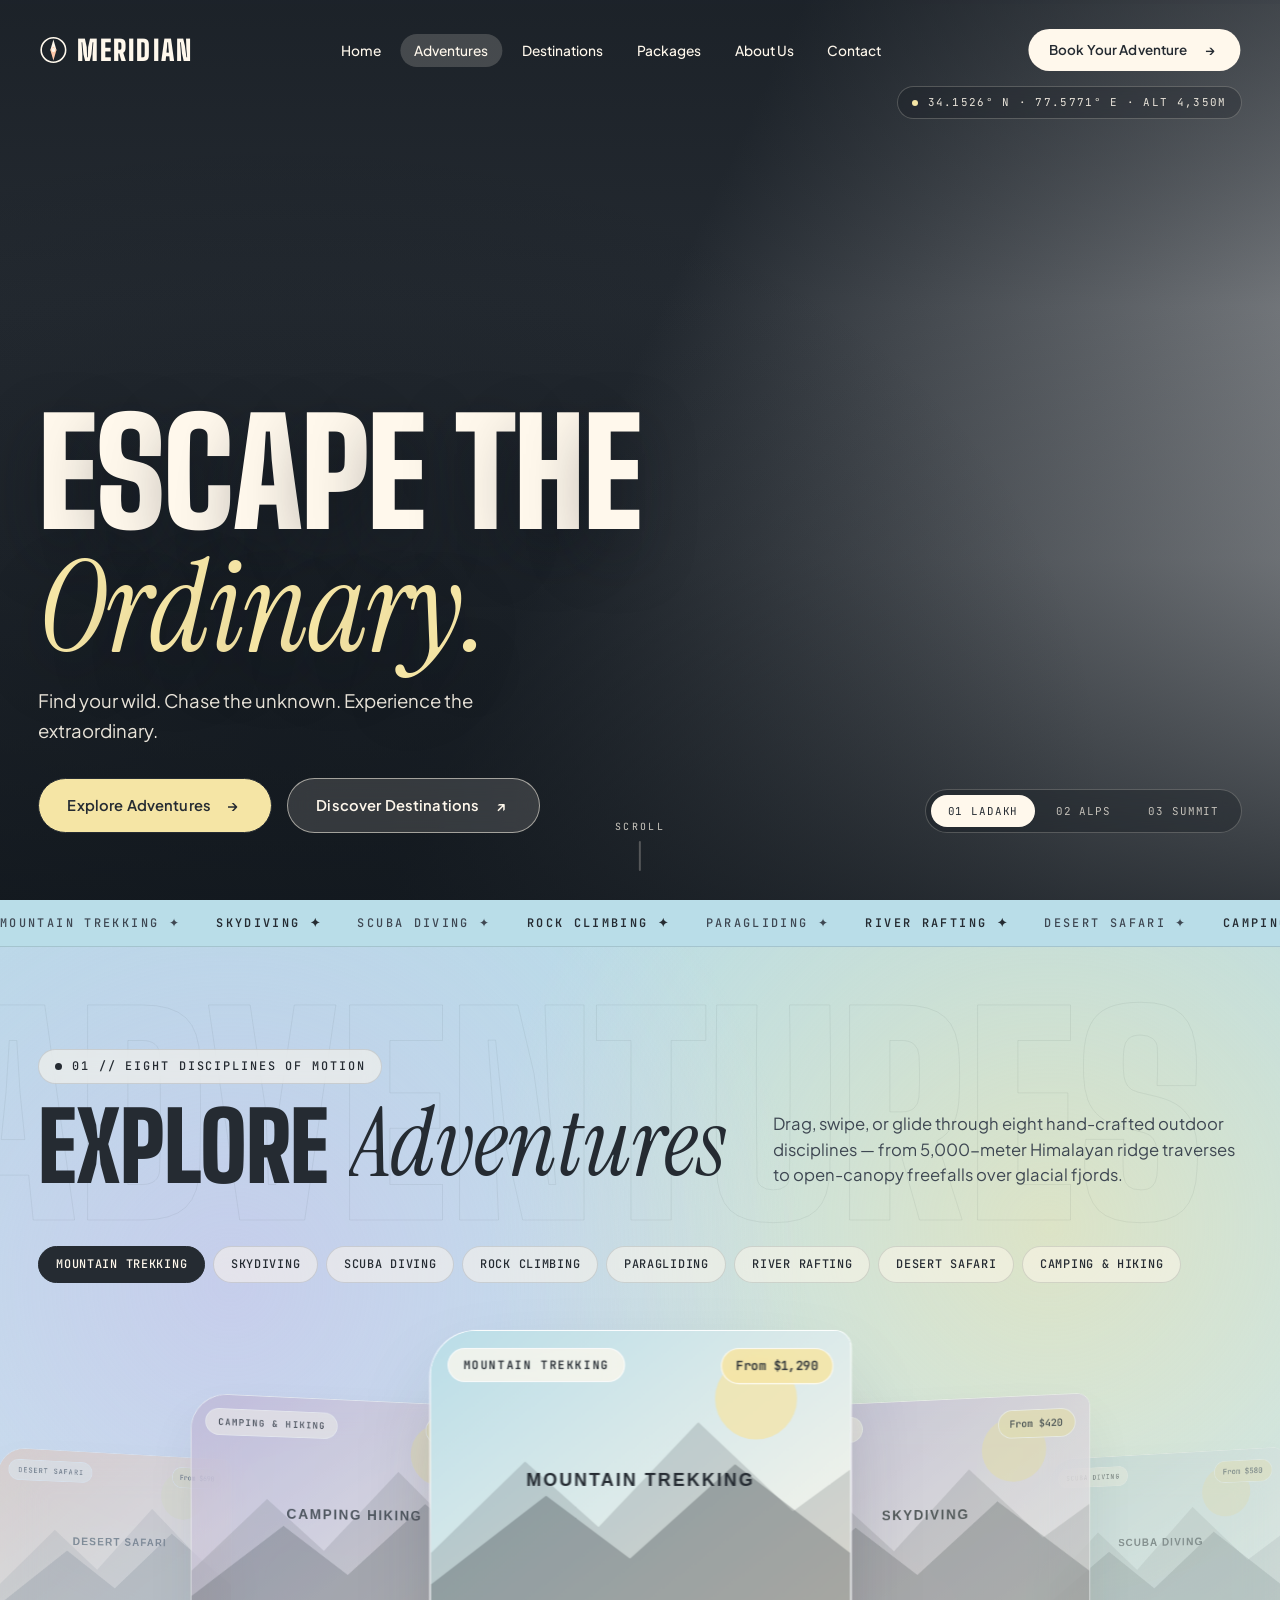
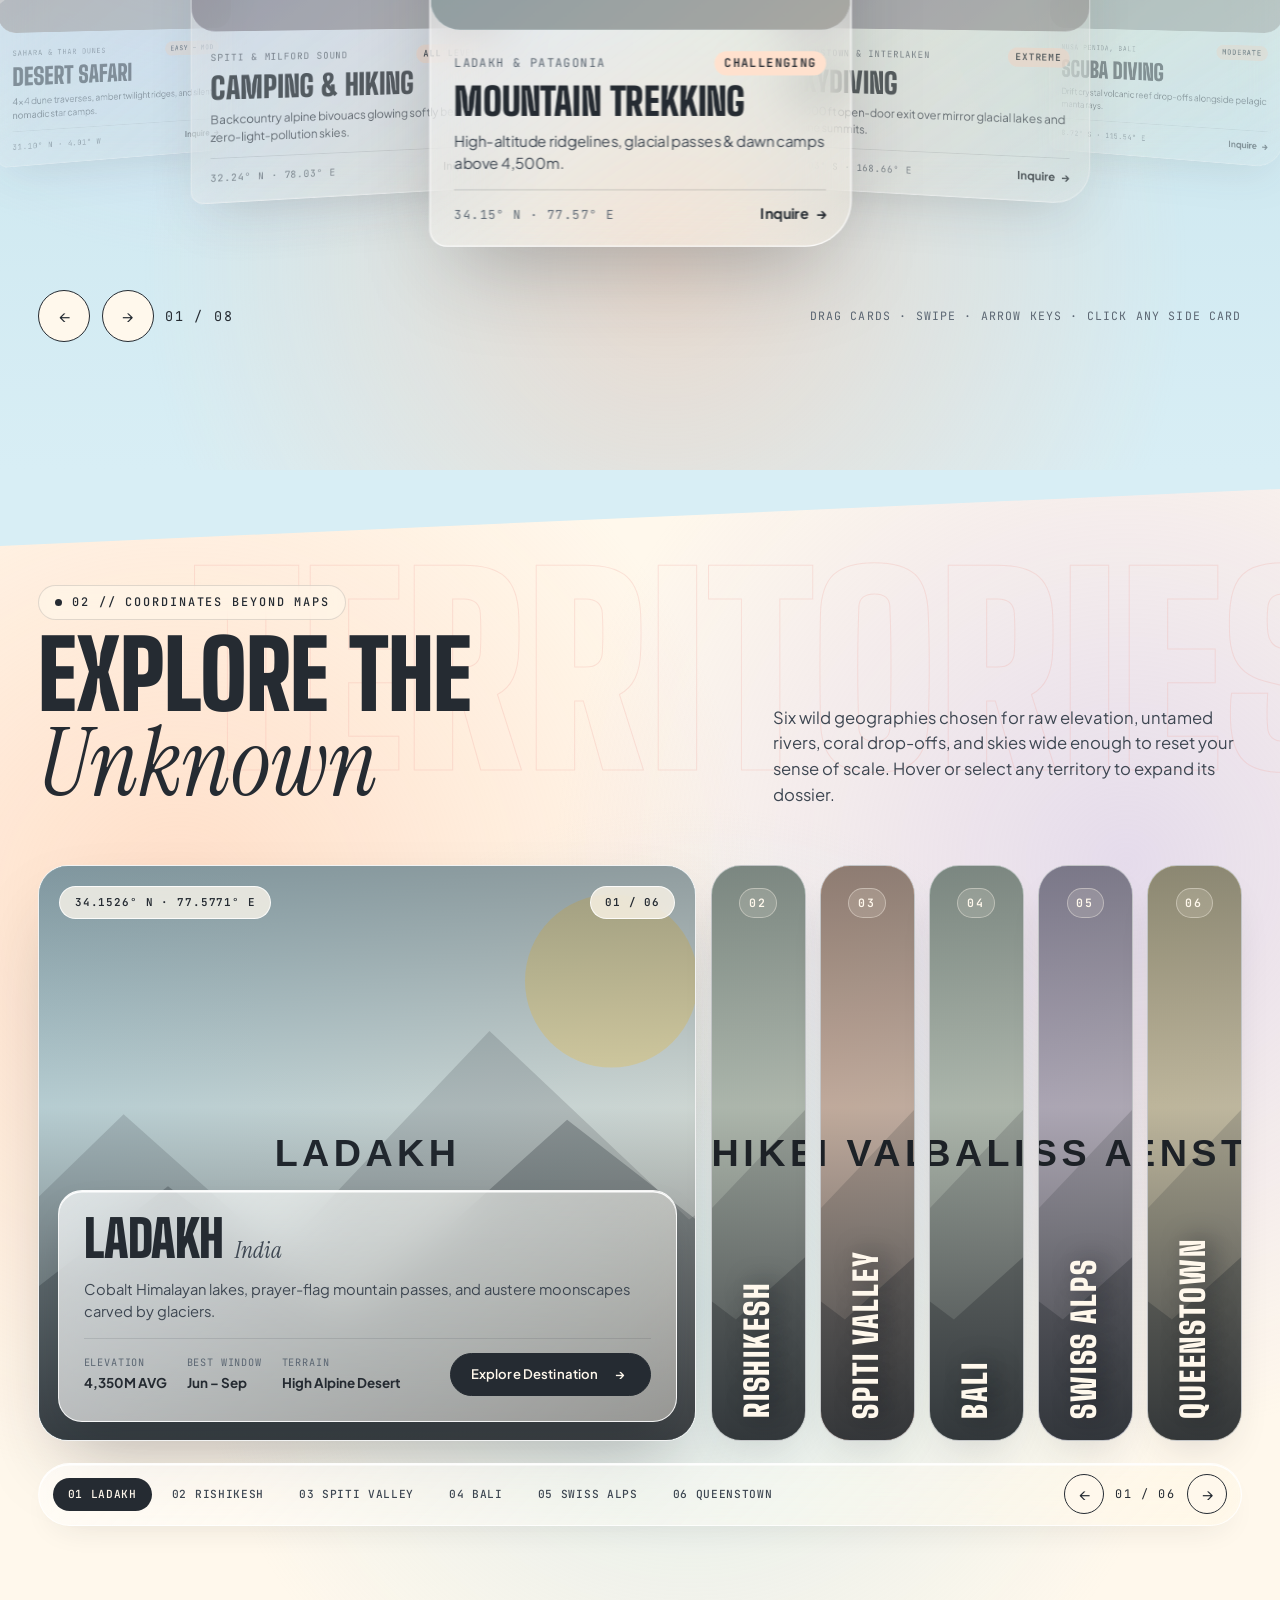
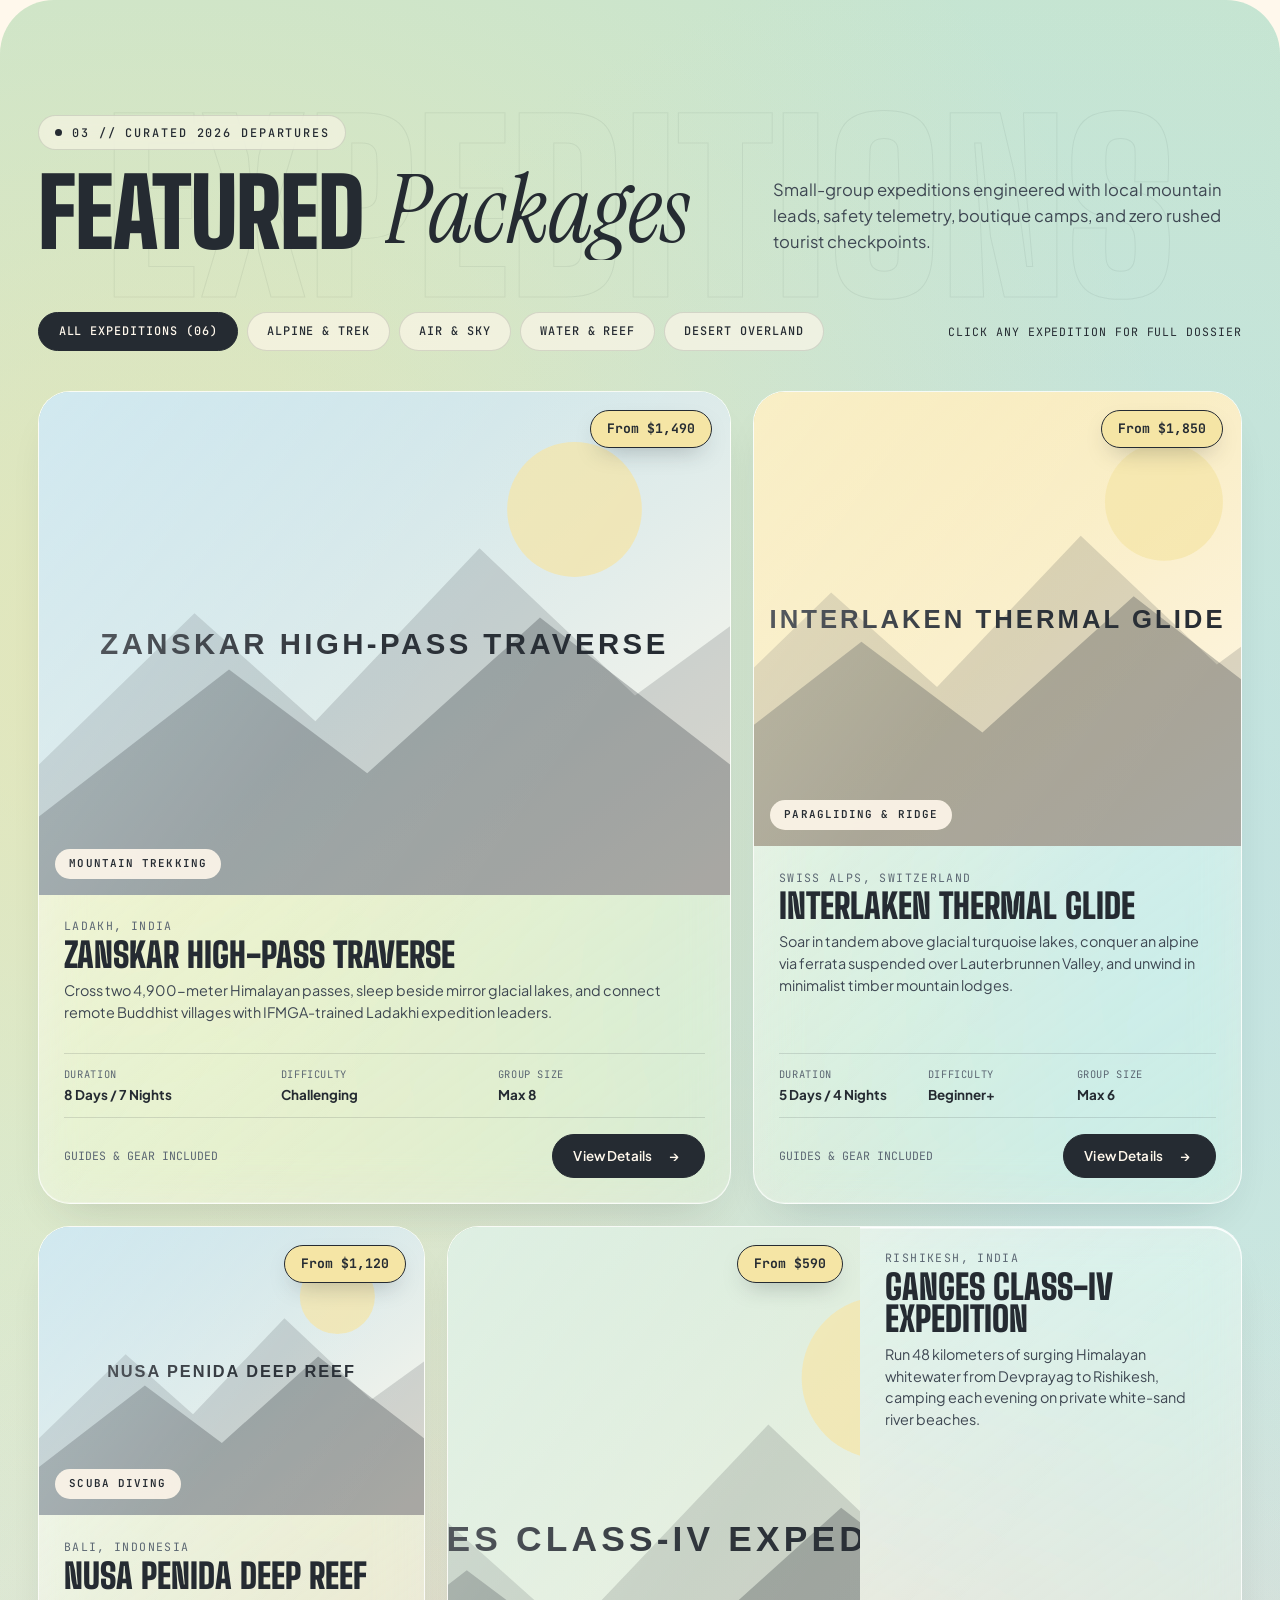
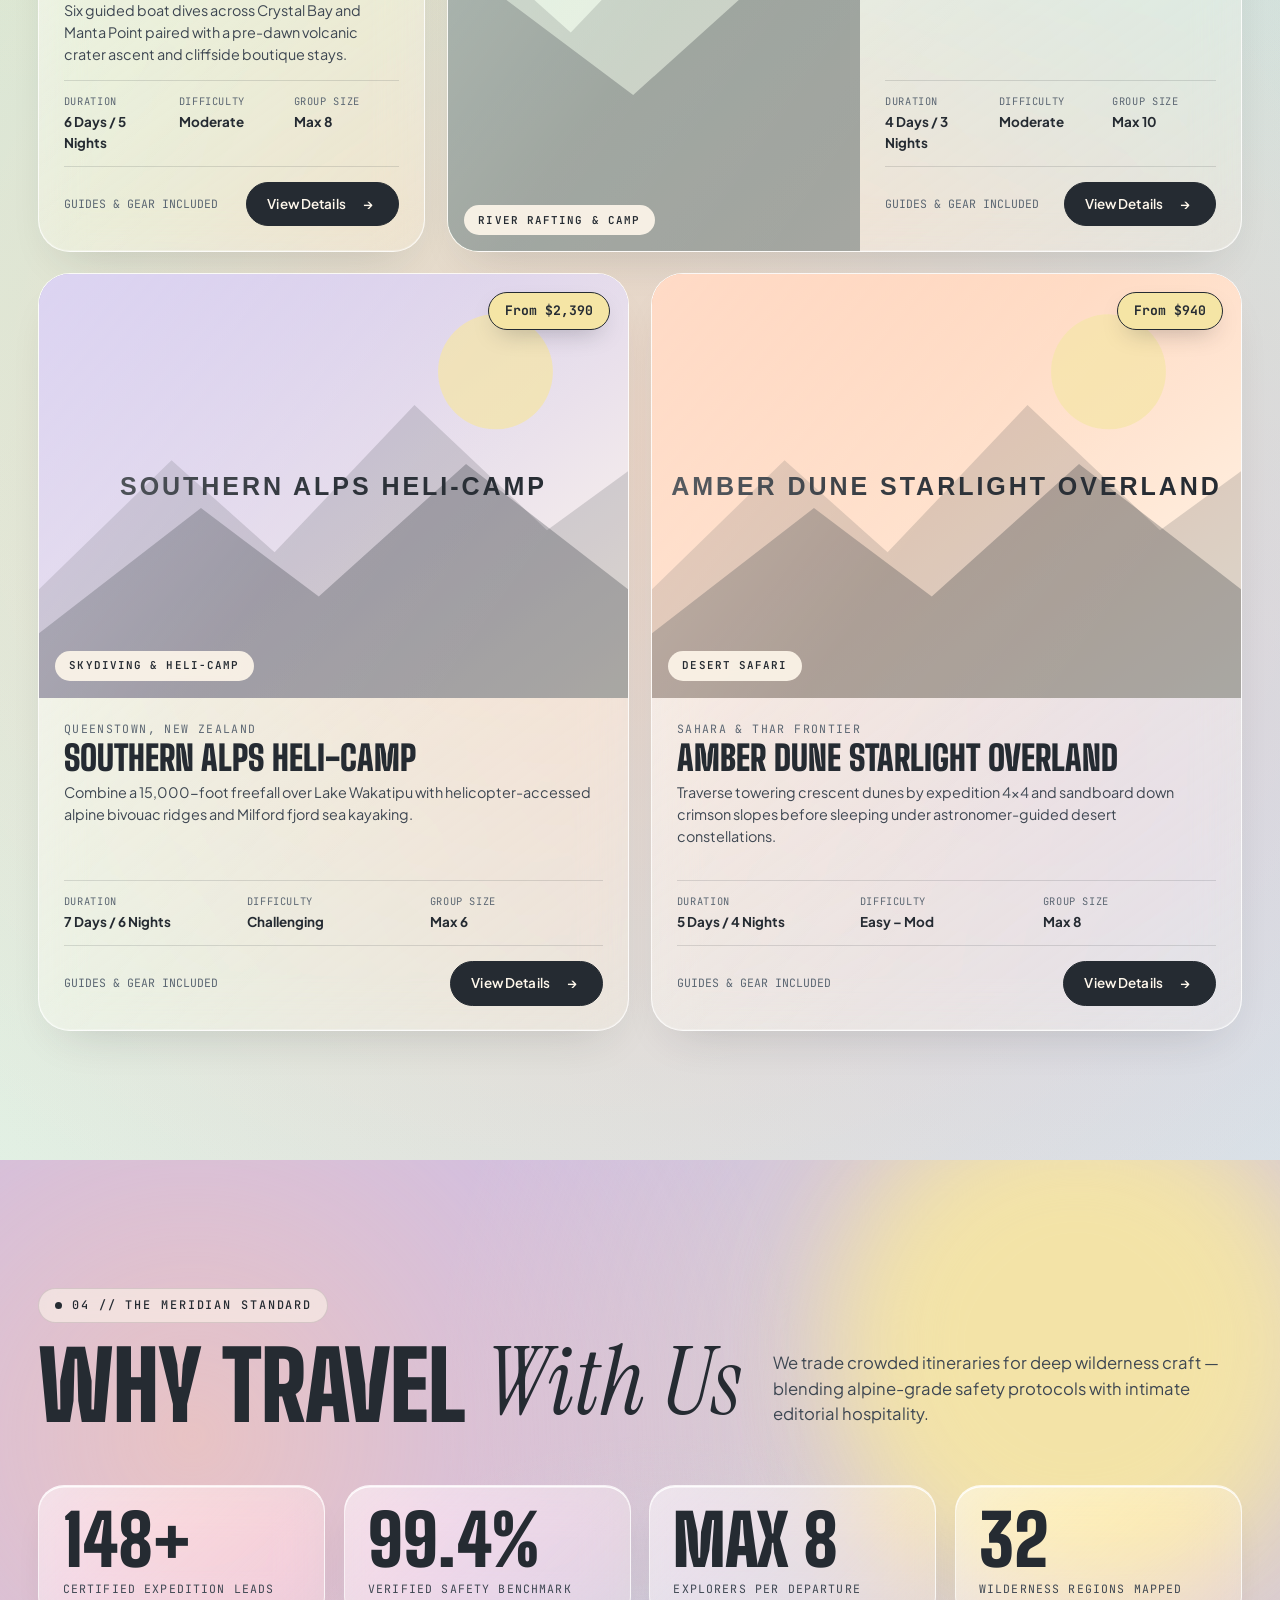
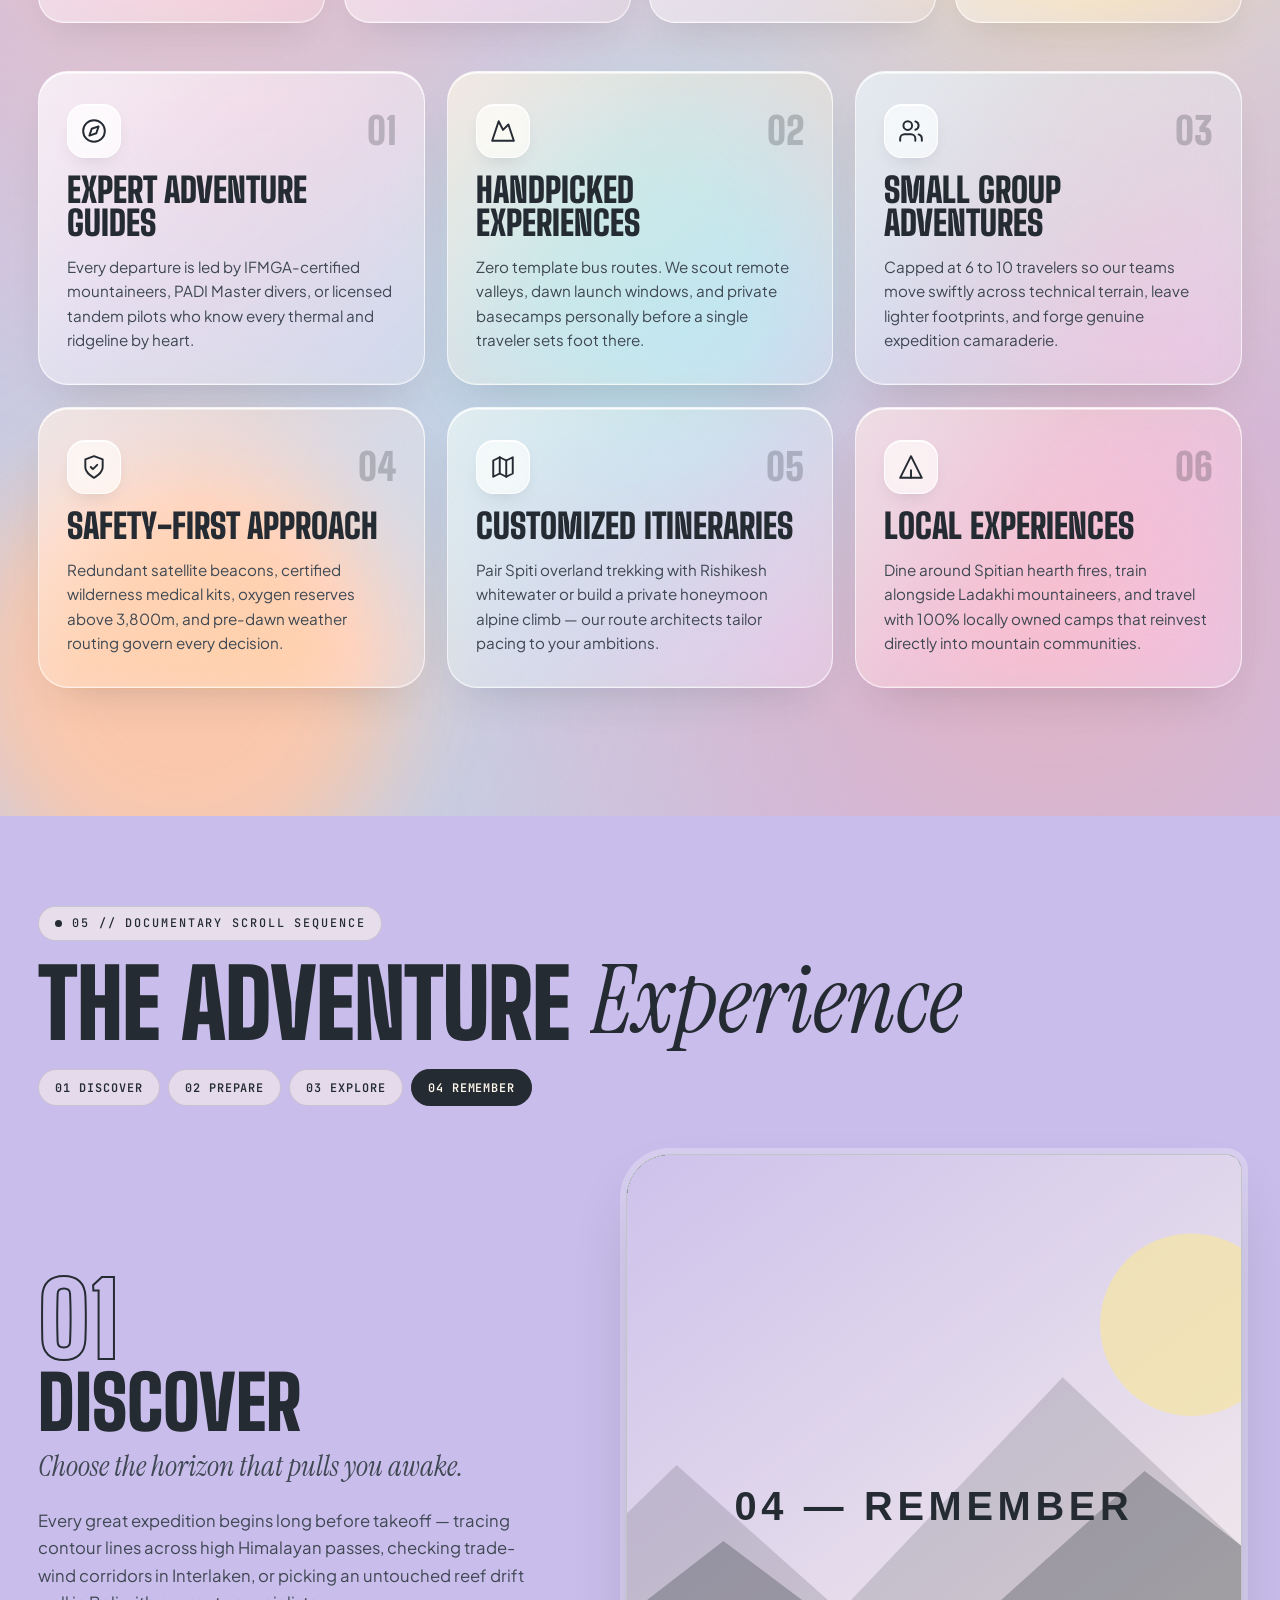
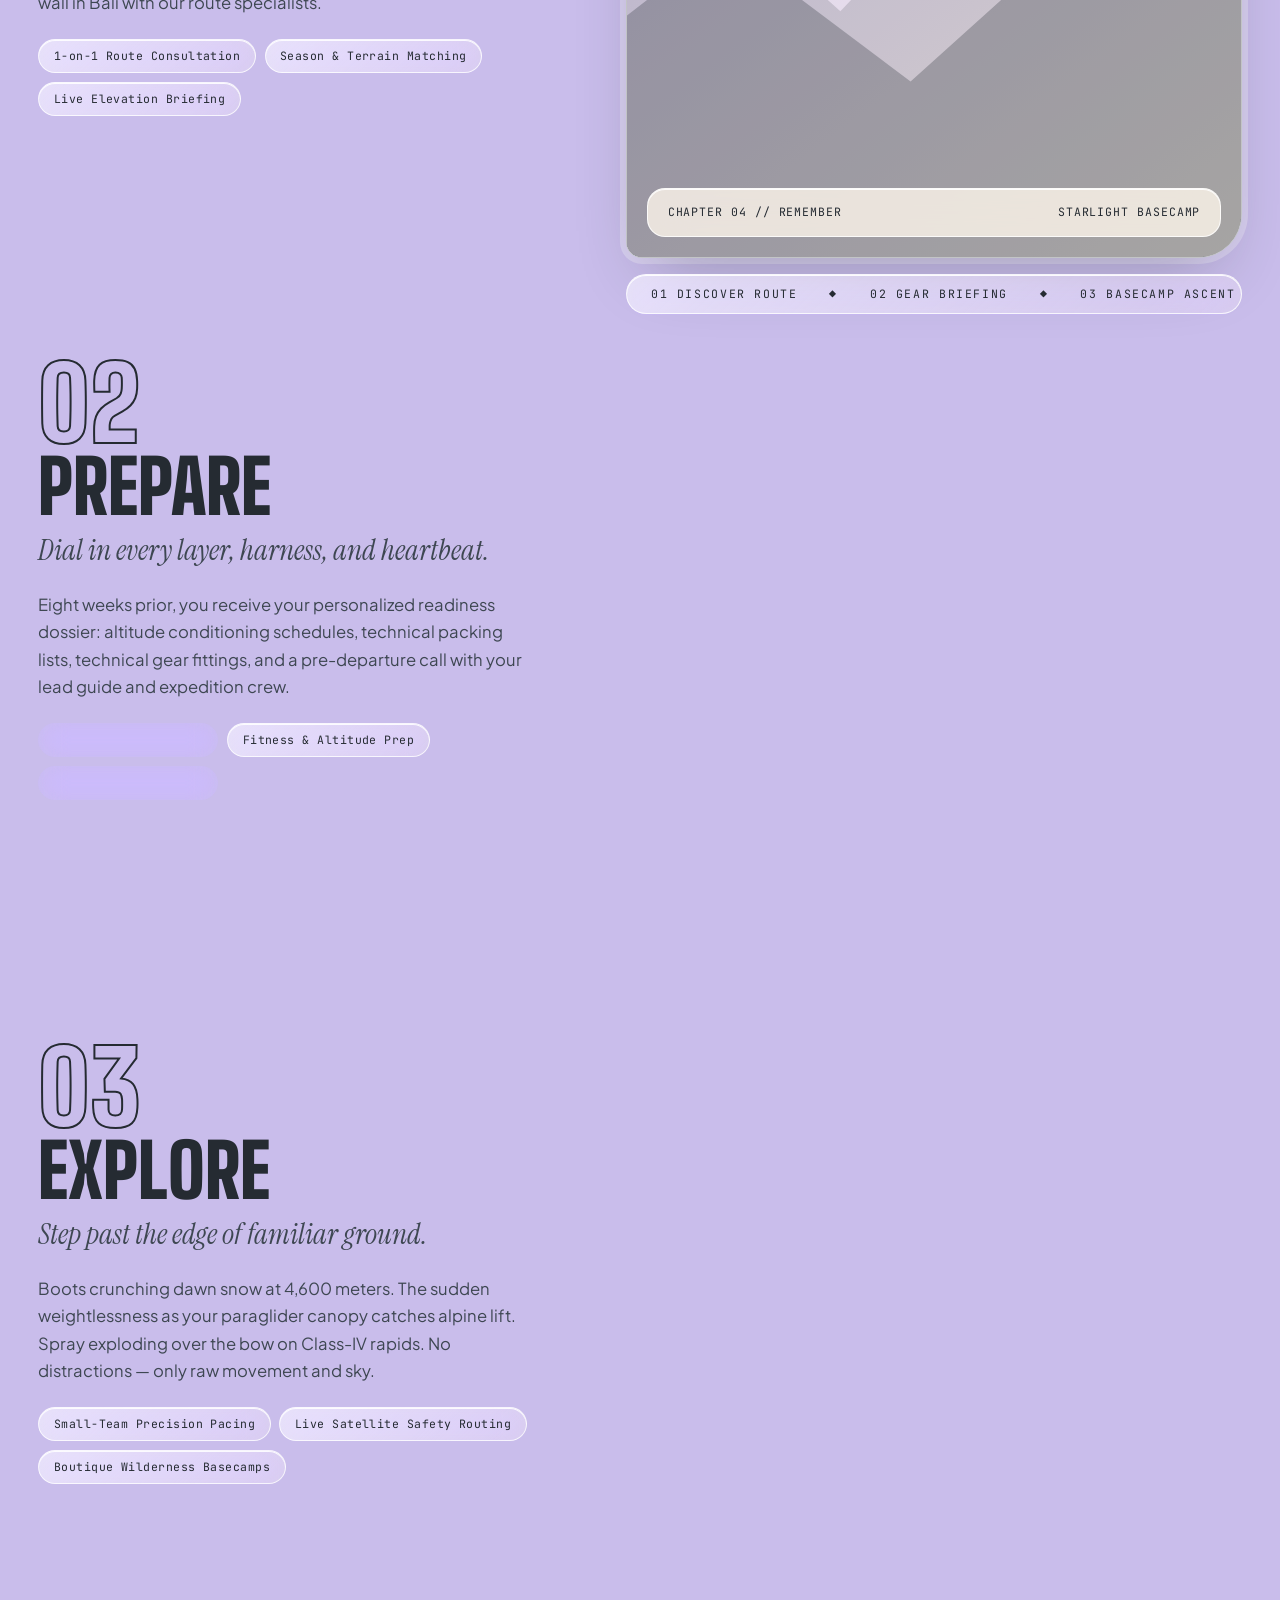
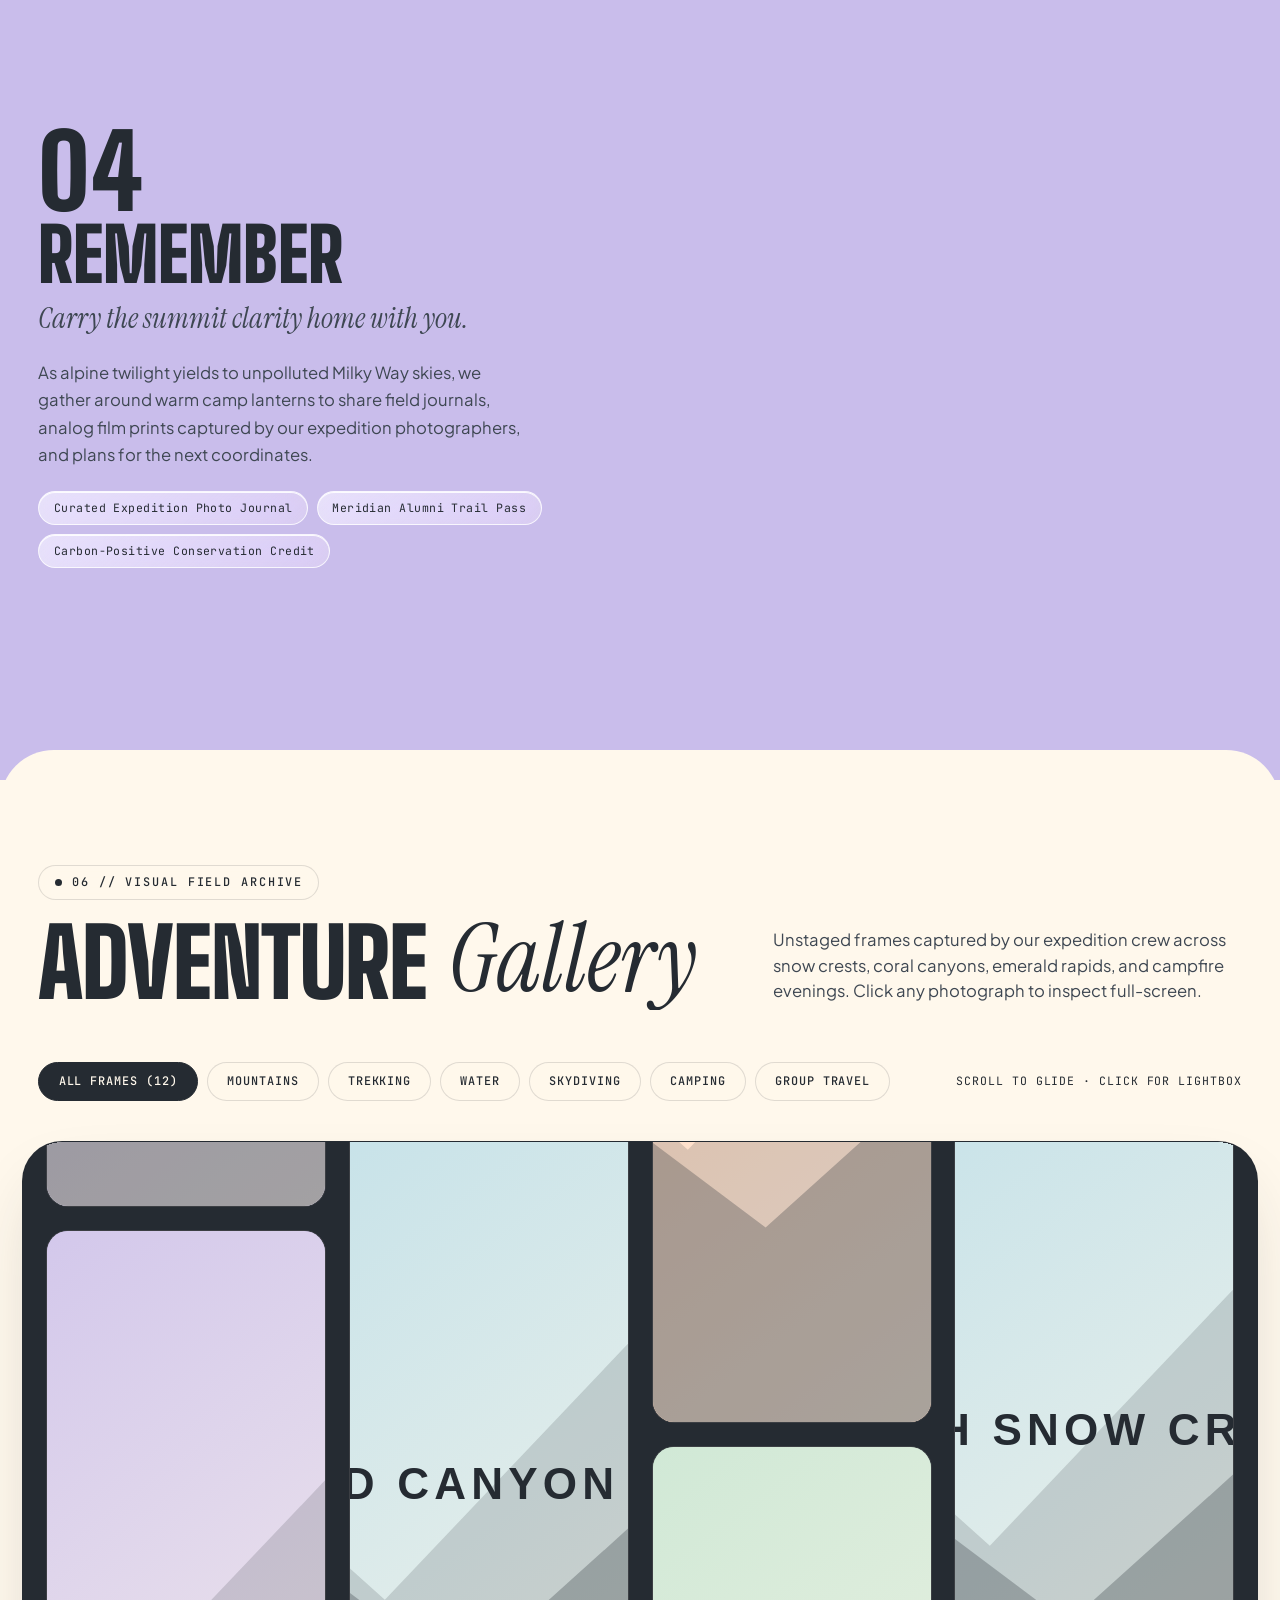
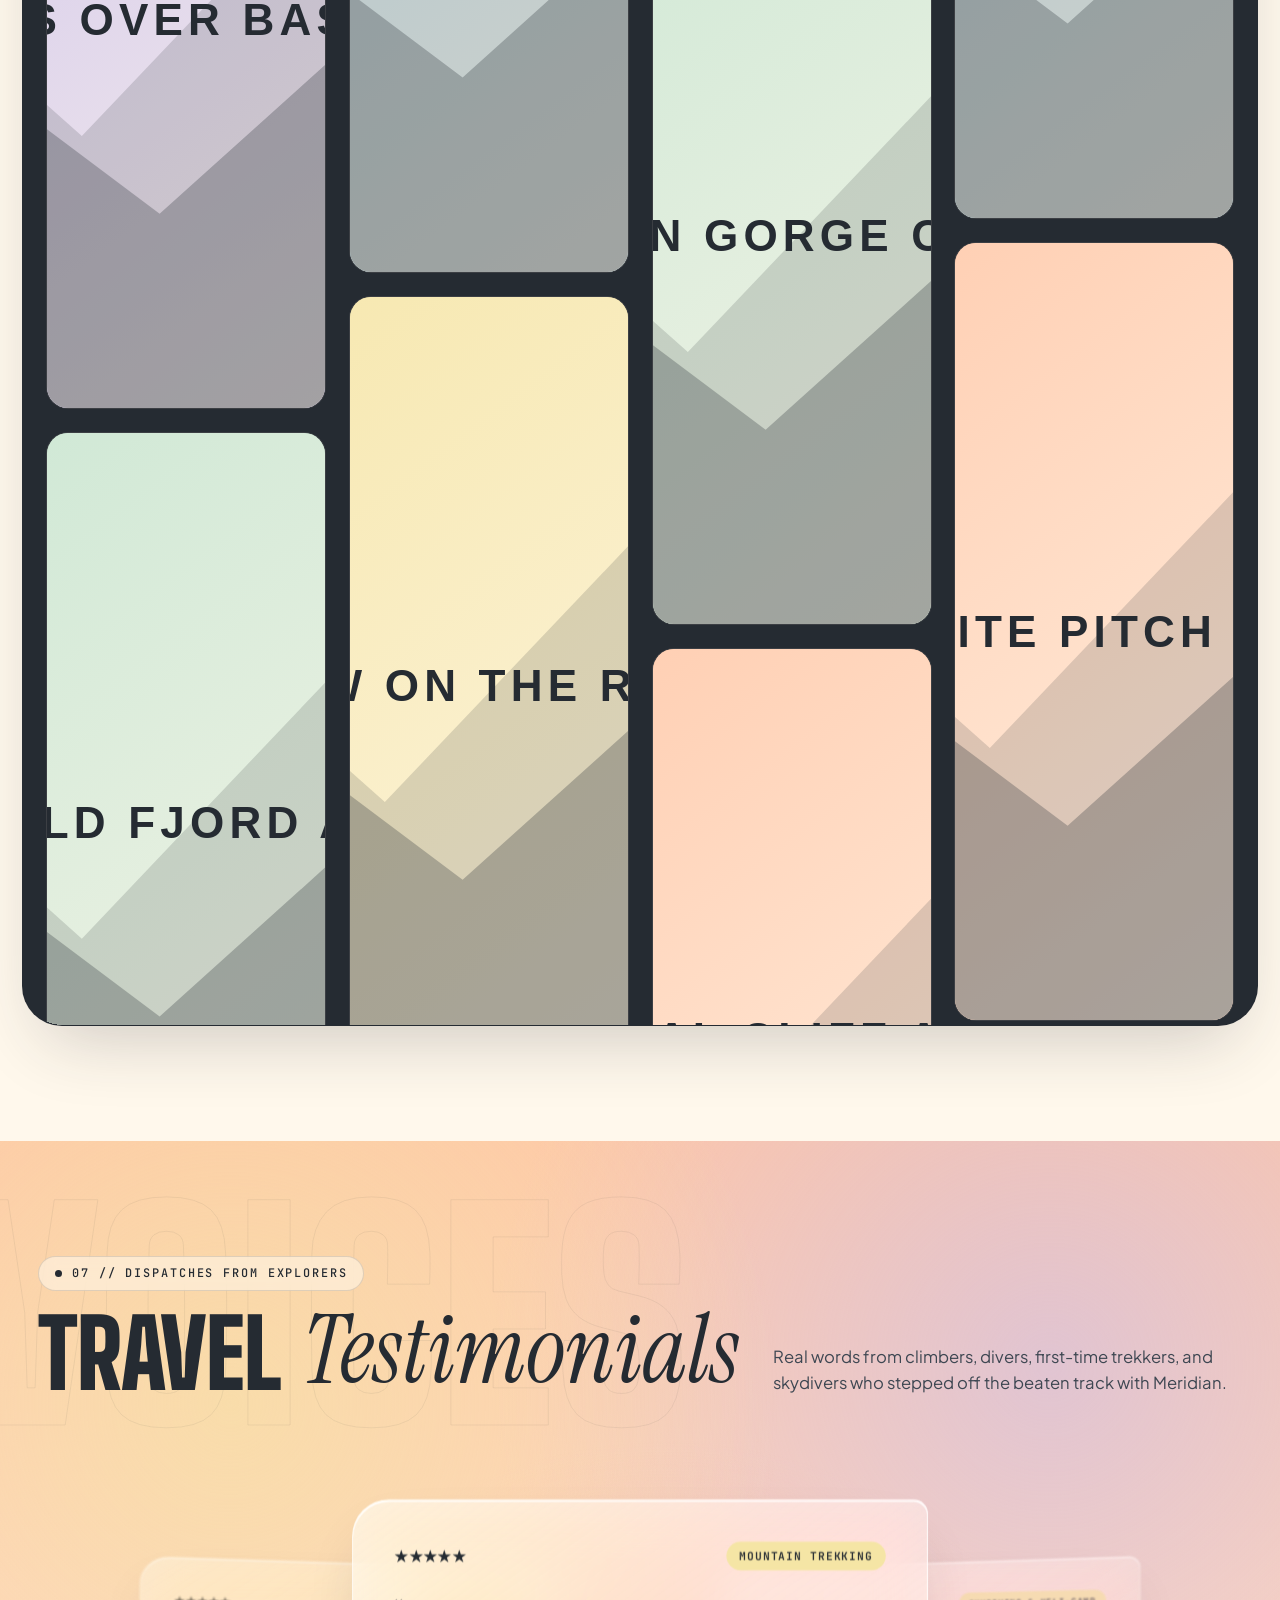
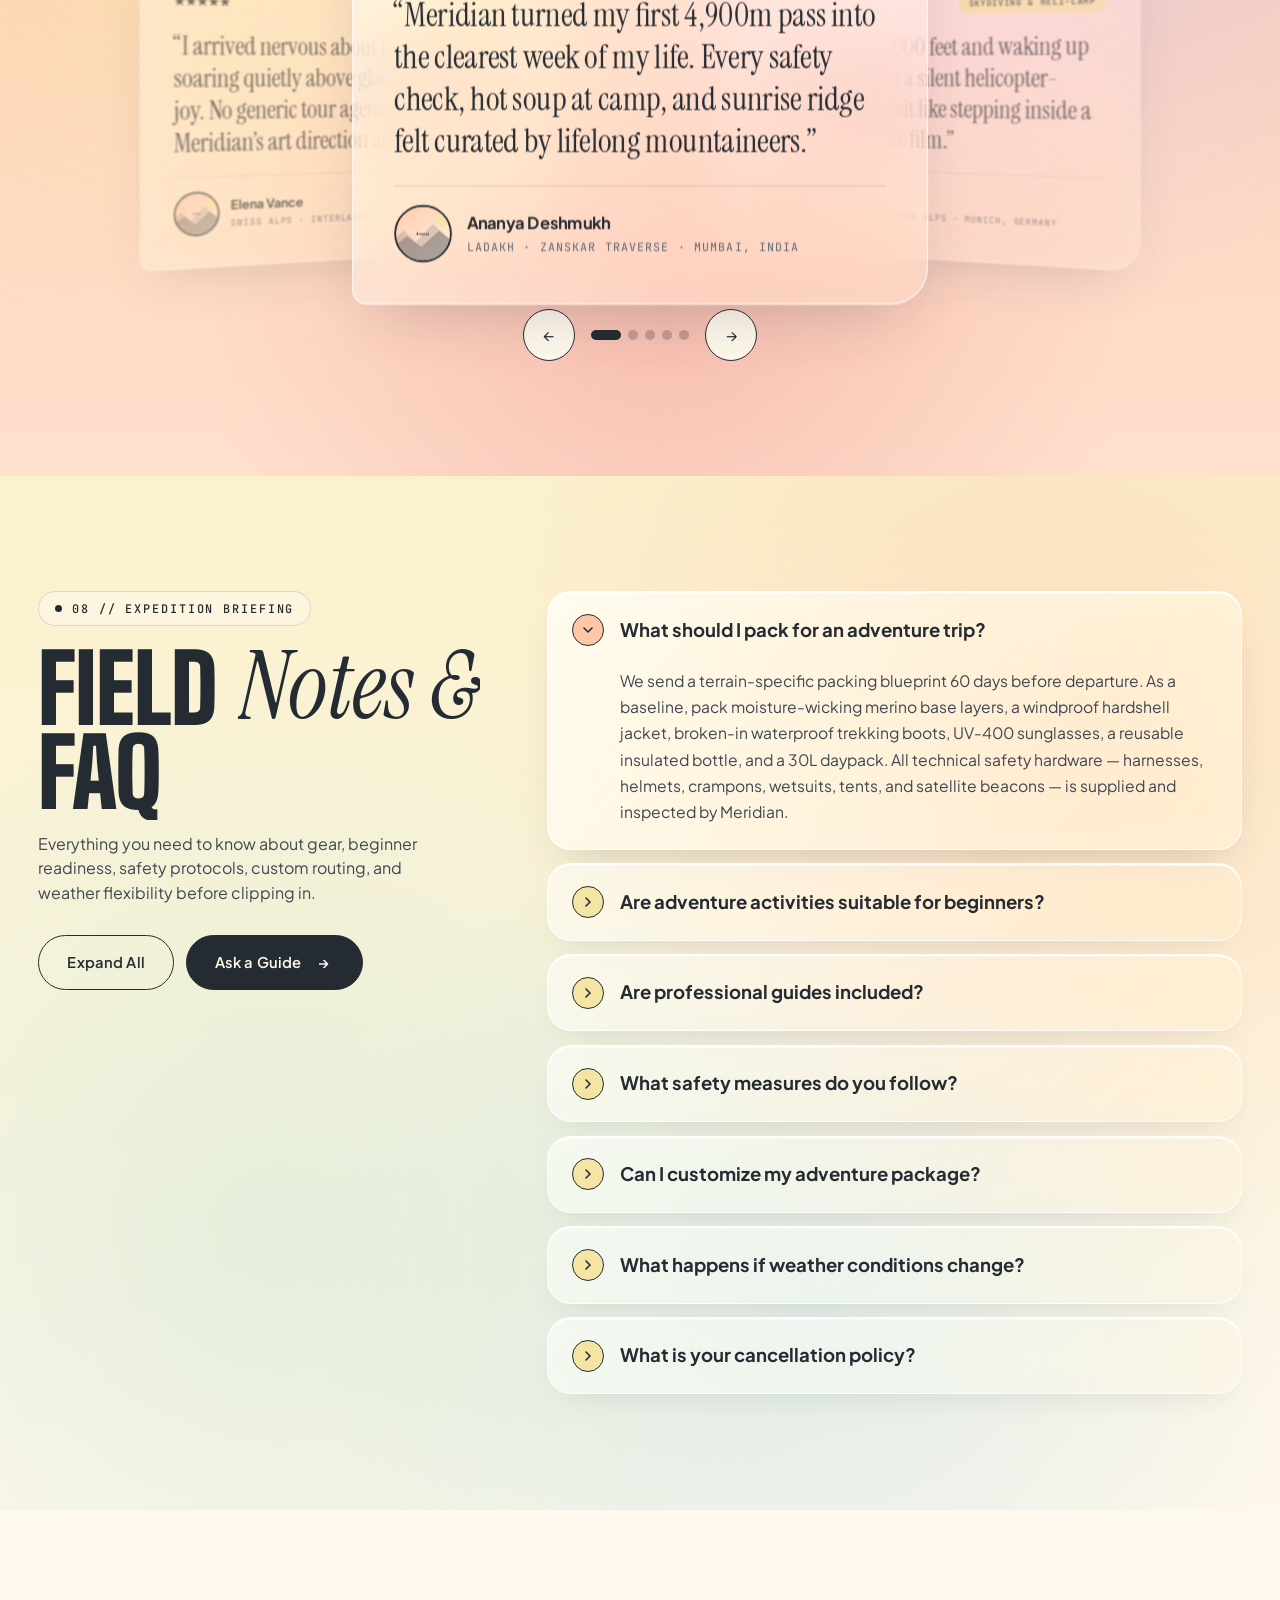
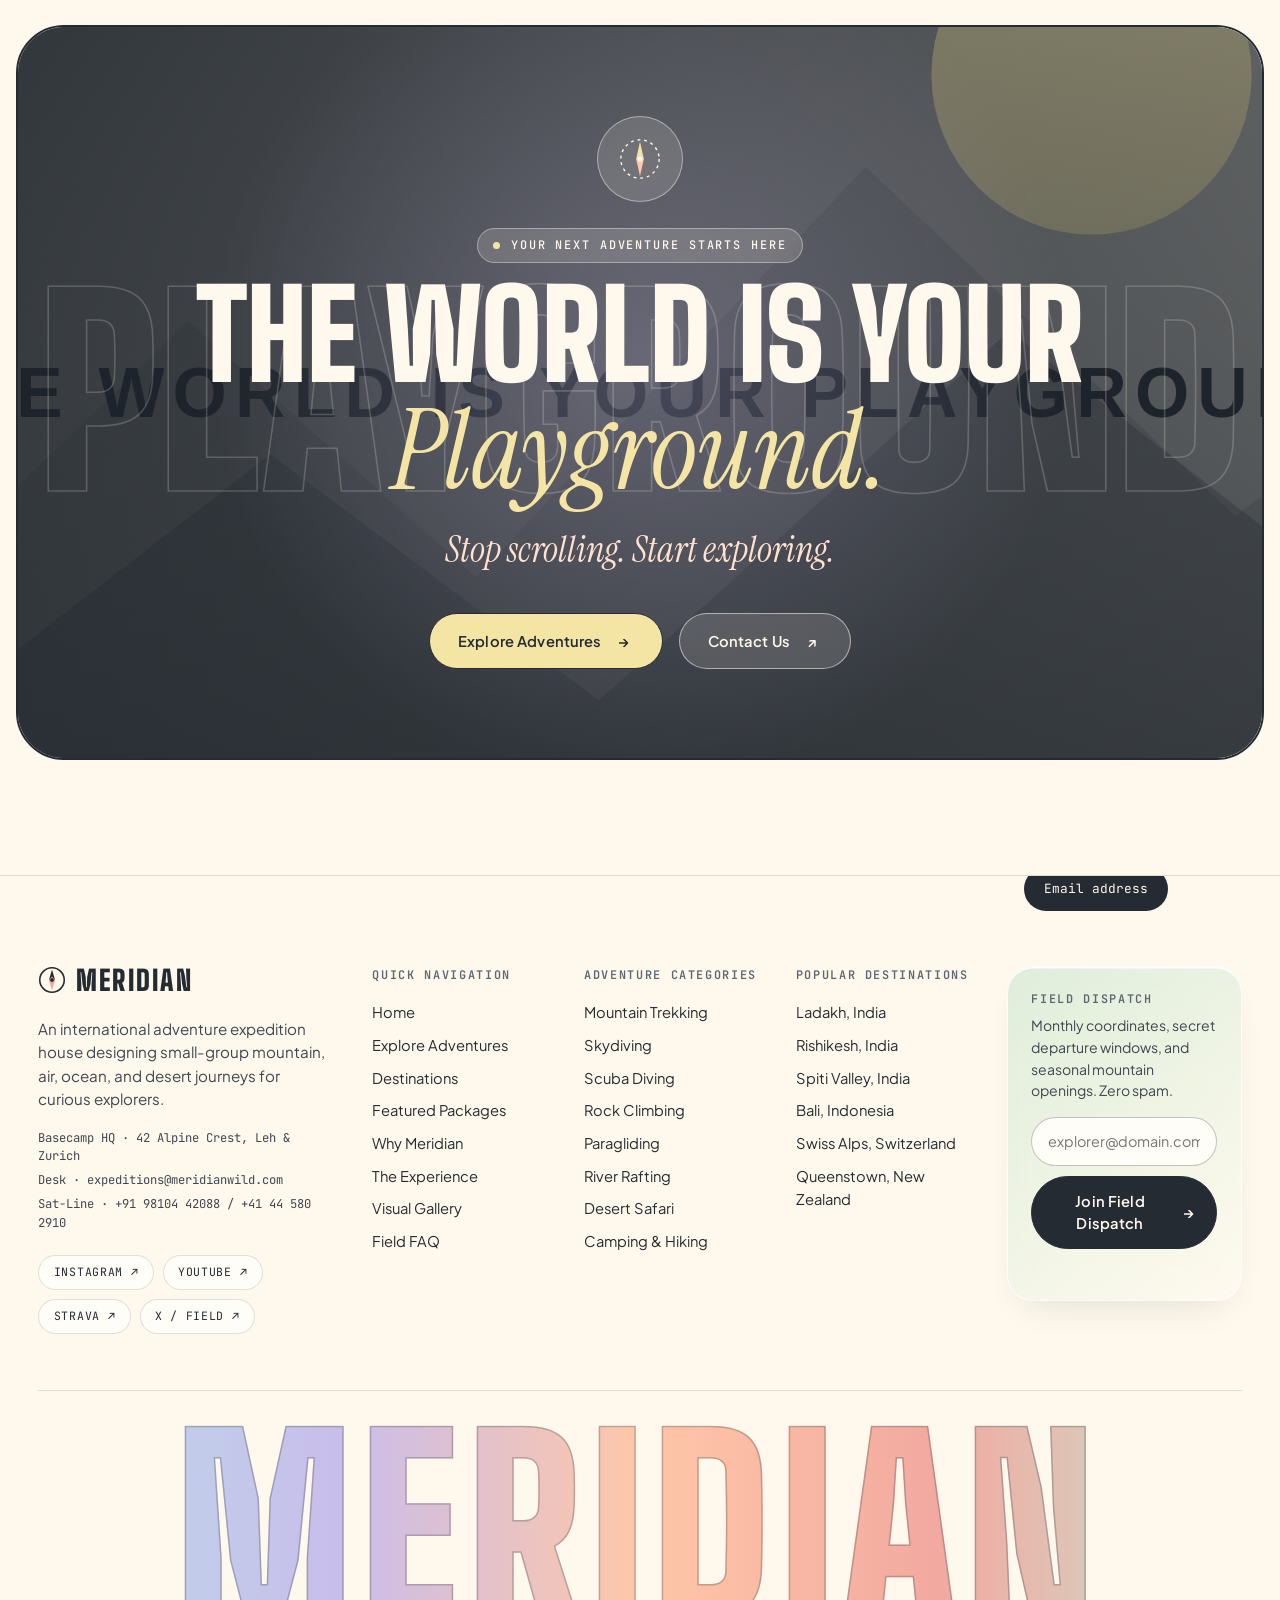
==== index.html @ e5ea089b "Add MERIDIAN multi-page adventure travel website" ====
<!DOCTYPE html>
<html lang="en">
<head>
  <meta charset="UTF-8" />
  <meta name="viewport" content="width=device-width, initial-scale=1.0" />
  <meta name="description" content="MERIDIAN — Immersive adventure tourism expeditions across the Himalayas, Alps, Bali, and New Zealand. Escape the ordinary." />
  <meta name="theme-color" content="#FFF8EC" />
  <title>MERIDIAN — Escape the Ordinary | Immersive Adventure Expeditions</title>

  <!-- Google Fonts: Oversized Condensed Display, Editorial Serif, Clean Sans, Coordinates Mono -->
  <link rel="preconnect" href="https://fonts.googleapis.com" />
  <link rel="preconnect" href="https://fonts.gstatic.com" crossorigin />
  <link href="https://fonts.googleapis.com/css2?family=Big+Shoulders+Display:wght@700;800;900&family=Instrument+Serif:ital@0;1&family=JetBrains+Mono:wght@400;500;600&family=Plus+Jakarta+Sans:wght@400;500;600;700&display=swap" rel="stylesheet" />

  <style>
    /* =========================================================================
       MERIDIAN — PASTEL EDITORIAL ADVENTURE DESIGN SYSTEM
       ========================================================================= */
    :root {
      /* Core Pastel Adventure Palette */
      --glacier: #B9DDE8;
      --glacier-soft: #D8EEF5;
      --lavender: #C9BDEB;
      --lavender-soft: #E3DCF5;
      --peach: #FFC7A8;
      --peach-soft: #FFE1CE;
      --mint: #C6E5D1;
      --mint-soft: #E0F2E7;
      --butter: #F5E5A5;
      --butter-soft: #FAF1CC;
      --coral: #F2A9A0;
      --coral-soft: #F9D2CD;
      --cream: #FFF8EC;
      --cream-pure: #FFFDF8;
      --charcoal: #252B32;
      --charcoal-soft: #3E4752;
      --charcoal-muted: #5C6773;

      /* Structural Tokens */
      --ink-border: rgba(37, 43, 50, 0.14);
      --ink-border-strong: rgba(37, 43, 50, 0.28);
      --glass-cream: rgba(255, 248, 236, 0.80);
      --glass-dark: rgba(37, 43, 50, 0.42);
      --shadow-soft: 0 18px 48px -18px rgba(37, 43, 50, 0.16);
      --shadow-elevated: 0 32px 72px -24px rgba(37, 43, 50, 0.24);

      /* Typography */
      --font-display: 'Big Shoulders Display', Impact, 'Arial Narrow', sans-serif;
      --font-serif: 'Instrument Serif', Georgia, serif;
      --font-sans: 'Plus Jakarta Sans', -apple-system, BlinkMacSystemFont, sans-serif;
      --font-mono: 'JetBrains Mono', ui-monospace, SFMono-Regular, monospace;

      /* Radii & Spacing */
      --radius-sm: 12px;
      --radius-md: 24px;
      --radius-lg: 38px;
      --radius-pill: 999px;
      --container: min(1380px, calc(100vw - clamp(2rem, 6vw, 5.5rem)));

      /* Motion Curves */
      --ease-out-expo: cubic-bezier(0.16, 1, 0.3, 1);
      --ease-out-quart: cubic-bezier(0.25, 1, 0.5, 1);
      --ease-in-out-sine: cubic-bezier(0.37, 0, 0.63, 1);
    }

    *, *::before, *::after {
      box-sizing: border-box;
      margin: 0;
      padding: 0;
    }

    html {
      scroll-behavior: smooth;
      background-color: var(--cream);
      color: var(--charcoal);
      font-family: var(--font-sans);
      -webkit-font-smoothing: antialiased;
      -moz-osx-font-smoothing: grayscale;
      overflow-x: clip;
    }

    body {
      background-color: var(--cream);
      color: var(--charcoal);
      line-height: 1.55;
      overflow-x: clip;
      position: relative;
    }

    /* Respect reduced motion cleanly without breaking final visibility */
    @media (prefers-reduced-motion: reduce) {
      html { scroll-behavior: auto; }
    }

    /* Lenis Smooth Scroll Integration */
    html.lenis,
    html.lenis body {
      height: auto;
    }
    .lenis.lenis-smooth {
      scroll-behavior: auto !important;
    }
    .lenis.lenis-smooth [data-lenis-prevent] {
      overscroll-behavior: contain;
    }
    .lenis.lenis-stopped {
      overflow: clip;
    }
    .lenis.lenis-smooth iframe {
      pointer-events: none;
    }

    /* Skip Link for Keyboard Accessibility */
    .skip-link {
      position: fixed;
      top: -100px;
      left: 1rem;
      z-index: 10000;
      background: var(--charcoal);
      color: var(--cream);
      padding: 0.75rem 1.25rem;
      border-radius: var(--radius-pill);
      font-family: var(--font-mono);
      font-size: 0.8rem;
      text-decoration: none;
      transition: top 0.2s ease;
    }
    .skip-link:focus-visible {
      top: 1rem;
      outline: 3px solid var(--butter);
      outline-offset: 2px;
    }

    :focus-visible {
      outline: 2.5px solid var(--charcoal);
      outline-offset: 3px;
    }

    img {
      display: block;
      max-width: 100%;
    }

    button, input, select, textarea {
      font: inherit;
      color: inherit;
    }

    button {
      cursor: pointer;
      background: none;
      border: none;
    }

    a {
      color: inherit;
      text-decoration: none;
    }

    /* =========================================================================
       SCROLL PROGRESS BAR (CSS Scroll-Driven + JS fallback sync)
       ========================================================================= */
    .scroll-progress-bar {
      position: fixed;
      top: 0;
      left: 0;
      width: 100%;
      height: 4px;
      z-index: 950;
      pointer-events: none;
      background: rgba(37, 43, 50, 0.06);
    }

    .scroll-progress-fill {
      width: 100%;
      height: 100%;
      transform-origin: 0 50%;
      transform: scaleX(var(--scroll-progress, 0));
      background: linear-gradient(90deg, var(--glacier), var(--lavender), var(--peach), var(--coral), var(--butter), var(--mint));
    }

    @supports (animation-timeline: scroll()) {
      @media (prefers-reduced-motion: no-preference) {
        .scroll-progress-fill {
          animation: scrollBarGrow linear both;
          animation-timeline: scroll(root);
        }
        @keyframes scrollBarGrow {
          from { transform: scaleX(0); }
          to { transform: scaleX(1); }
        }
      }
    }

    /* =========================================================================
       INTRODUCTORY PRELOADER CURTAIN
       ========================================================================= */
    .preloader {
      position: fixed;
      inset: 0;
      z-index: 9999;
      background: var(--cream);
      display: grid;
      place-items: center;
      padding: 2rem;
      clip-path: inset(0 0 0 0);
      transition: clip-path 0.85s var(--ease-out-expo), opacity 0.45s ease;
    }

    .preloader.is-done {
      clip-path: inset(0 0 100% 0);
      pointer-events: none;
    }

    .preloader-inner {
      display: flex;
      flex-direction: column;
      align-items: center;
      gap: 1.5rem;
      text-align: center;
    }

    .preloader-compass {
      width: 82px;
      height: 82px;
      position: relative;
      display: grid;
      place-items: center;
    }

    .preloader-ring {
      width: 100%;
      height: 100%;
    }

    @media (prefers-reduced-motion: no-preference) {
      .preloader-ring {
        animation: slowSpin 9s linear infinite;
      }
    }

    @keyframes slowSpin {
      from { transform: rotate(0deg); }
      to { transform: rotate(360deg); }
    }

    .preloader-brand {
      font-family: var(--font-display);
      font-size: clamp(3rem, 8vw, 5.5rem);
      font-weight: 900;
      letter-spacing: 0.14em;
      line-height: 0.9;
      color: var(--charcoal);
      display: flex;
      gap: 0.04em;
      overflow: hidden;
    }

    .preloader-brand span {
      display: inline-block;
      transform: translateY(0);
    }

    .preloader-meta {
      display: flex;
      align-items: center;
      gap: 1.25rem;
      font-family: var(--font-mono);
      font-size: 0.78rem;
      letter-spacing: 0.14em;
      text-transform: uppercase;
      color: var(--charcoal-muted);
    }

    .preloader-bar {
      width: min(260px, 65vw);
      height: 3px;
      background: rgba(37, 43, 50, 0.1);
      border-radius: var(--radius-pill);
      overflow: hidden;
    }

    .preloader-bar-fill {
      width: 0%;
      height: 100%;
      background: linear-gradient(90deg, var(--glacier), var(--peach), var(--coral));
      transition: width 0.2s linear;
    }

    /* =========================================================================
       CUSTOM DESKTOP MAGNETIC CURSOR
       ========================================================================= */
    .custom-cursor-dot,
    .custom-cursor-ring {
      display: none;
    }

    @media (hover: hover) and (pointer: fine) {
      body.has-custom-cursor .custom-cursor-dot,
      body.has-custom-cursor .custom-cursor-ring {
        display: flex;
        position: fixed;
        top: 0;
        left: 0;
        pointer-events: none;
        z-index: 9000;
        transform: translate3d(-120px, -120px, 0);
        will-change: transform;
      }

      .custom-cursor-dot {
        width: 8px;
        height: 8px;
        margin: -4px 0 0 -4px;
        border-radius: 50%;
        background: var(--charcoal);
        transition: opacity 0.2s ease, transform 0.12s ease;
      }

      .custom-cursor-ring {
        width: 38px;
        height: 38px;
        margin: -19px 0 0 -19px;
        border-radius: 50%;
        border: 1.5px solid rgba(37, 43, 50, 0.55);
        background: transparent;
        align-items: center;
        justify-content: center;
        font-family: var(--font-mono);
        font-size: 0.62rem;
        font-weight: 600;
        letter-spacing: 0.12em;
        color: var(--charcoal);
        transition:
          width 0.3s var(--ease-out-expo),
          height 0.3s var(--ease-out-expo),
          margin 0.3s var(--ease-out-expo),
          background-color 0.25s ease,
          border-color 0.25s ease,
          opacity 0.2s ease;
      }

      .custom-cursor-ring.is-light {
        border-color: rgba(255, 248, 236, 0.72);
        background: transparent;
      }

      .custom-cursor-ring.is-expanded {
        width: 78px;
        height: 78px;
        margin: -39px 0 0 -39px;
        background: var(--butter);
        border-color: var(--charcoal);
      }

      .custom-cursor-ring.is-hover-link {
        width: 50px;
        height: 50px;
        margin: -25px 0 0 -25px;
        background: rgba(255, 199, 168, 0.14);
        border-color: var(--charcoal);
      }

      .custom-cursor-dot.is-hidden {
        opacity: 0;
      }
    }

    /* =========================================================================
       SHARED UTILITIES, TYPOGRAPHY & IMAGE LOADING STATES
       ========================================================================= */
    section[id] {
      scroll-margin-top: 96px;
    }

    .container {
      width: var(--container);
      margin-inline: auto;
      position: relative;
      z-index: 2;
    }

    .eyebrow {
      display: inline-flex;
      align-items: center;
      gap: 0.65rem;
      font-family: var(--font-mono);
      font-size: 0.74rem;
      font-weight: 500;
      letter-spacing: 0.16em;
      text-transform: uppercase;
      color: var(--charcoal);
      padding: 0.45rem 0.95rem;
      border-radius: var(--radius-pill);
      border: 1px solid var(--ink-border);
      background: rgba(255, 248, 236, 0.56);
      backdrop-filter: blur(8px);
    }

    .eyebrow-dot {
      width: 7px;
      height: 7px;
      border-radius: 50%;
      background: var(--charcoal);
      display: inline-block;
    }

    .display-title {
      font-family: var(--font-display);
      font-weight: 900;
      text-transform: uppercase;
      line-height: 0.88;
      letter-spacing: -0.01em;
      color: var(--charcoal);
    }

    .serif-accent {
      font-family: var(--font-serif);
      font-style: italic;
      font-weight: 400;
      text-transform: none;
      letter-spacing: 0;
      line-height: 0.95;
    }

    .outlined-watermark {
      position: absolute;
      font-family: var(--font-display);
      font-weight: 900;
      text-transform: uppercase;
      line-height: 0.85;
      color: transparent;
      -webkit-text-stroke: 1px rgba(37, 43, 50, 0.065);
      pointer-events: none;
      user-select: none;
      white-space: nowrap;
      z-index: 0;
    }

    .vertical-label {
      writing-mode: vertical-rl;
      transform: rotate(180deg);
      font-family: var(--font-mono);
      font-size: 0.7rem;
      letter-spacing: 0.22em;
      text-transform: uppercase;
      color: var(--charcoal-muted);
      user-select: none;
    }

    .coord-tag {
      font-family: var(--font-mono);
      font-size: 0.72rem;
      letter-spacing: 0.08em;
      text-transform: uppercase;
      display: inline-flex;
      align-items: center;
      gap: 0.45rem;
    }

    /* Word & Char Split Support */
    .split-word-wrap {
      display: inline-block;
      overflow: hidden;
      vertical-align: bottom;
      padding-bottom: 0.06em;
      margin-bottom: -0.06em;
    }
    .split-word,
    .split-char {
      display: inline-block;
      will-change: transform, opacity;
    }

    /* Image Loading Skeleton & Smooth Reveal */
    .media-frame {
      position: relative;
      overflow: hidden;
      background: linear-gradient(115deg, rgba(37, 43, 50, 0.06) 25%, rgba(255, 255, 255, 0.55) 50%, rgba(37, 43, 50, 0.06) 75%);
      background-size: 220% 100%;
    }

    @media (prefers-reduced-motion: no-preference) {
      .media-frame:not(.is-loaded) {
        animation: shimmerFrame 1.6s ease-in-out infinite;
      }
    }

    @keyframes shimmerFrame {
      0% { background-position: 100% 0; }
      100% { background-position: -100% 0; }
    }

    .media-frame img {
      width: 100%;
      height: 100%;
      object-fit: cover;
      opacity: 0;
      transform: scale(1.04);
      transition: opacity 0.65s ease, transform 0.85s var(--ease-out-expo);
    }

    .media-frame.is-loaded img {
      opacity: 1;
      transform: scale(1);
    }

    /* Buttons & Micro-interactions */
    .btn {
      display: inline-flex;
      align-items: center;
      justify-content: center;
      gap: 0.75rem;
      padding: 0.95rem 1.75rem;
      border-radius: var(--radius-pill);
      font-family: var(--font-sans);
      font-size: 0.92rem;
      font-weight: 600;
      letter-spacing: 0.01em;
      position: relative;
      overflow: hidden;
      transition:
        transform 0.35s var(--ease-out-expo),
        background-color 0.25s ease,
        color 0.25s ease,
        border-color 0.25s ease,
        box-shadow 0.3s ease;
    }

    .btn-primary {
      background: var(--charcoal);
      color: var(--cream);
      border: 1.5px solid var(--charcoal);
    }
    .btn-primary:hover {
      background: #171B20;
      box-shadow: 0 14px 32px -12px rgba(37, 43, 50, 0.45);
    }

    .btn-pastel {
      background: var(--butter);
      color: var(--charcoal);
      border: 1.5px solid var(--charcoal);
    }
    .btn-pastel:hover {
      background: var(--peach);
      box-shadow: 0 14px 32px -12px rgba(37, 43, 50, 0.32);
    }

    .btn-ghost-light {
      background: rgba(255, 248, 236, 0.14);
      color: var(--cream);
      border: 1.5px solid rgba(255, 248, 236, 0.55);
      backdrop-filter: blur(12px);
    }
    .btn-ghost-light:hover {
      background: var(--cream);
      color: var(--charcoal);
      border-color: var(--cream);
    }

    .btn-outline {
      background: transparent;
      color: var(--charcoal);
      border: 1.5px solid var(--charcoal);
    }
    .btn-outline:hover {
      background: var(--charcoal);
      color: var(--cream);
    }

    .btn-arrow {
      display: inline-flex;
      width: 20px;
      height: 20px;
      align-items: center;
      justify-content: center;
      transition: transform 0.35s var(--ease-out-expo);
    }

    .btn:hover .btn-arrow {
      transform: translateX(4px) rotate(-14deg);
    }

    /* =========================================================================
       FLOATING MINIMAL NAVIGATION + MOBILE FULLSCREEN MENU
       ========================================================================= */
    .site-header {
      position: fixed;
      top: 1.1rem;
      left: 50%;
      transform: translateX(-50%);
      width: var(--container);
      z-index: 800;
      padding: 0.65rem 0;
      border-radius: var(--radius-pill);
      display: flex;
      align-items: center;
      justify-content: space-between;
      gap: 1rem;
      color: var(--cream);
      background: transparent;
      border: 1px solid transparent;
      backdrop-filter: none;
      transition:
        background-color 0.45s var(--ease-out-expo),
        color 0.45s ease,
        border-color 0.45s ease,
        box-shadow 0.45s ease,
        padding 0.4s var(--ease-out-expo),
        width 0.45s var(--ease-out-expo);
    }

    .site-header.is-scrolled,
    .site-header.menu-is-open {
      width: min(1220px, calc(100vw - 2rem));
      padding: 0.48rem 0.68rem 0.48rem 1.25rem;
      color: var(--charcoal);
      background: rgba(255, 248, 236, 0.94);
      border-color: rgba(37, 43, 50, 0.14);
      box-shadow: 0 18px 44px -18px rgba(37, 43, 50, 0.16);
      backdrop-filter: blur(18px);
    }

    .brand-logo {
      display: inline-flex;
      align-items: center;
      gap: 0.6rem;
      font-family: var(--font-display);
      font-size: 1.75rem;
      font-weight: 900;
      letter-spacing: 0.08em;
      line-height: 1;
      flex-shrink: 0;
    }

    .brand-mark {
      width: 28px;
      height: 28px;
      display: grid;
      place-items: center;
      transition: transform 0.6s var(--ease-out-expo);
    }

    .brand-logo:hover .brand-mark {
      transform: rotate(90deg);
    }

    .nav-links {
      display: flex;
      align-items: center;
      gap: 0.35rem;
      list-style: none;
    }

    .nav-link {
      font-size: 0.86rem;
      font-weight: 500;
      padding: 0.5rem 0.88rem;
      border-radius: var(--radius-pill);
      position: relative;
      transition: background-color 0.25s ease, color 0.25s ease;
    }

    .nav-link:hover,
    .nav-link.is-active {
      background: rgba(255, 248, 236, 0.18);
    }

    .site-header.is-scrolled .nav-link:hover,
    .site-header.is-scrolled .nav-link.is-active {
      background: var(--butter);
      color: var(--charcoal);
    }

    .nav-actions {
      display: flex;
      align-items: center;
      gap: 0.55rem;
    }

    .nav-cta {
      padding: 0.6rem 1.25rem;
      font-size: 0.84rem;
      background: var(--cream);
      color: var(--charcoal);
      border: 1px solid rgba(255, 248, 236, 0.9);
    }

    .site-header.is-scrolled .nav-cta {
      background: var(--charcoal);
      color: var(--cream);
      border-color: var(--charcoal);
    }

    .nav-cta:hover {
      background: var(--butter);
      color: var(--charcoal);
      border-color: var(--charcoal);
    }

    .menu-toggle {
      display: none;
      width: 42px;
      height: 42px;
      border-radius: 50%;
      border: 1px solid currentColor;
      align-items: center;
      justify-content: center;
      flex-direction: column;
      gap: 5px;
    }

    .menu-toggle span {
      width: 18px;
      height: 1.8px;
      background: currentColor;
      border-radius: 2px;
      transition: transform 0.35s var(--ease-out-expo), opacity 0.2s ease;
    }

    .menu-toggle[aria-expanded="true"] span:first-child {
      transform: translateY(3.4px) rotate(45deg);
    }
    .menu-toggle[aria-expanded="true"] span:last-child {
      transform: translateY(-3.4px) rotate(-45deg);
    }

    /* Fullscreen Animated Mobile Menu */
    .mobile-menu {
      position: fixed;
      inset: 0;
      z-index: 790;
      background: var(--lavender);
      color: var(--charcoal);
      padding: 6.5rem 2rem 2.5rem;
      display: flex;
      flex-direction: column;
      justify-content: space-between;
      clip-path: circle(0% at calc(100% - 2.5rem) 2.5rem);
      visibility: hidden;
      pointer-events: none;
      transition: clip-path 0.65s var(--ease-out-expo), visibility 0s linear 0.65s;
    }

    .mobile-menu.is-open {
      clip-path: circle(150% at calc(100% - 2.5rem) 2.5rem);
      visibility: visible;
      pointer-events: auto;
      transition: clip-path 0.72s var(--ease-out-expo), visibility 0s linear 0s;
    }

    .mobile-menu-links {
      list-style: none;
      display: flex;
      flex-direction: column;
      gap: 0.35rem;
    }

    .mobile-menu-links a {
      display: inline-flex;
      align-items: baseline;
      gap: 0.9rem;
      font-family: var(--font-display);
      font-size: clamp(2.8rem, 11vw, 4.6rem);
      font-weight: 900;
      text-transform: uppercase;
      line-height: 0.95;
      padding: 0.2rem 0;
      transform: translateY(28px);
      opacity: 0;
      transition: transform 0.55s var(--ease-out-expo), opacity 0.45s ease;
    }

    .mobile-menu.is-open .mobile-menu-links a {
      transform: translateY(0);
      opacity: 1;
    }

    .mobile-menu.is-open .mobile-menu-links li:nth-child(2) a { transition-delay: 0.05s; }
    .mobile-menu.is-open .mobile-menu-links li:nth-child(3) a { transition-delay: 0.1s; }
    .mobile-menu.is-open .mobile-menu-links li:nth-child(4) a { transition-delay: 0.15s; }
    .mobile-menu.is-open .mobile-menu-links li:nth-child(5) a { transition-delay: 0.2s; }
    .mobile-menu.is-open .mobile-menu-links li:nth-child(6) a { transition-delay: 0.25s; }

    .mobile-menu-num {
      font-family: var(--font-mono);
      font-size: 0.85rem;
      font-weight: 500;
      opacity: 0.6;
    }

    .mobile-menu-footer {
      display: flex;
      flex-wrap: wrap;
      align-items: center;
      justify-content: space-between;
      gap: 1rem;
      padding-top: 1.5rem;
      border-top: 1px solid var(--ink-border);
    }

    @media (max-width: 1020px) {
      .nav-links,
      .nav-cta {
        display: none;
      }
      .menu-toggle {
        display: inline-flex;
      }
    }

    /* =========================================================================
       SECTION 1: HERO — CINEMATIC ADVENTURE EXPERIENCE
       ========================================================================= */
    .hero {
      position: relative;
      min-height: 100svh;
      display: flex;
      flex-direction: column;
      justify-content: flex-end;
      padding: 7.5rem 0 clamp(4.2rem, 7vh, 5.8rem);
      overflow: hidden;
      background: var(--charcoal);
      color: var(--cream);
      isolation: isolate;
    }

    .hero-media-stage {
      position: absolute;
      inset: 0;
      z-index: 0;
      overflow: hidden;
      clip-path: inset(0% 0% 0% 0% round 0px);
    }

    .hero-scene-layer {
      position: absolute;
      inset: -6%;
      width: 112%;
      height: 112%;
      clip-path: inset(0 0 0 0);
      opacity: 0;
      z-index: 0;
      transition: opacity 0.85s ease;
    }

    .hero-scene-layer.is-active {
      opacity: 1;
      z-index: 1;
    }

    .hero-scene-layer img {
      width: 100%;
      height: 100%;
      object-fit: cover;
      object-position: center 38%;
      filter: saturate(1.06) contrast(1.04);
    }

    /* Crisp editorial scrim — lets the mountain photography breathe cleanly */
    .hero-scrim {
      position: absolute;
      inset: 0;
      z-index: 2;
      background:
        linear-gradient(180deg, rgba(16, 22, 28, 0.42) 0%, rgba(16, 22, 28, 0.06) 34%, rgba(16, 22, 28, 0.22) 62%, rgba(16, 22, 28, 0.76) 100%),
        radial-gradient(ellipse at 22% 85%, rgba(16, 22, 28, 0.48), transparent 58%);
      pointer-events: none;
    }

    /* Minimal Floating GPS Coordinates */
    .hero-floating-badge {
      position: absolute;
      top: 5.4rem;
      right: max(1.25rem, calc((100vw - var(--container)) / 2));
      z-index: 5;
      display: flex;
      align-items: center;
    }

    .hero-coord-pill {
      display: inline-flex;
      align-items: center;
      gap: 0.6rem;
      padding: 0.42rem 0.88rem;
      border-radius: var(--radius-pill);
      background: rgba(16, 22, 28, 0.26);
      border: 1px solid rgba(255, 248, 236, 0.22);
      backdrop-filter: blur(10px);
      font-family: var(--font-mono);
      font-size: 0.68rem;
      letter-spacing: 0.12em;
      color: rgba(255, 248, 236, 0.9);
    }

    .hero-coord-pulse {
      width: 6px;
      height: 6px;
      border-radius: 50%;
      background: var(--butter);
      box-shadow: 0 0 0 0 rgba(245, 229, 165, 0.7);
    }

    @media (prefers-reduced-motion: no-preference) {
      .hero-coord-pulse {
        animation: pulseBeacon 2.2s ease-out infinite;
      }
    }

    @keyframes pulseBeacon {
      0% { box-shadow: 0 0 0 0 rgba(245, 229, 165, 0.75); }
      70% { box-shadow: 0 0 0 11px rgba(245, 229, 165, 0); }
      100% { box-shadow: 0 0 0 0 rgba(245, 229, 165, 0); }
    }

    .hero-compass-card {
      display: flex;
      align-items: center;
      gap: 0.85rem;
      padding: 0.7rem 1rem;
      border-radius: 20px;
      background: rgba(255, 248, 236, 0.12);
      border: 1px solid rgba(255, 248, 236, 0.28);
      backdrop-filter: blur(14px);
      transform-style: preserve-3d;
    }

    .hero-compass-svg {
      width: 44px;
      height: 44px;
      flex-shrink: 0;
    }

    @media (prefers-reduced-motion: no-preference) {
      .hero-compass-needle {
        transform-origin: 24px 24px;
        animation: compassDrift 7s ease-in-out infinite;
      }
      .hero-float-plane {
        animation: planeHover 5.5s ease-in-out infinite;
      }
    }

    @keyframes compassDrift {
      0%, 100% { transform: rotate(-18deg); }
      50% { transform: rotate(28deg); }
    }

    @keyframes planeHover {
      0%, 100% { transform: translateY(0px) rotate(-8deg); }
      50% { transform: translateY(-9px) rotate(4deg); }
    }

    .hero-vertical-stamp {
      position: absolute;
      left: clamp(0.8rem, 2.2vw, 2rem);
      top: 50%;
      transform: translateY(-50%) rotate(180deg);
      writing-mode: vertical-rl;
      font-family: var(--font-mono);
      font-size: 0.68rem;
      letter-spacing: 0.24em;
      text-transform: uppercase;
      color: rgba(255, 248, 236, 0.65);
      z-index: 5;
    }

    .hero-content {
      position: relative;
      z-index: 5;
      width: var(--container);
      margin-inline: auto;
      display: grid;
      grid-template-columns: minmax(0, 1.35fr) minmax(0, 0.65fr);
      align-items: end;
      gap: 2.5rem;
    }

    .hero-kicker {
      display: inline-flex;
      align-items: center;
      gap: 0.7rem;
      font-family: var(--font-mono);
      font-size: 0.78rem;
      letter-spacing: 0.18em;
      text-transform: uppercase;
      color: var(--butter);
      margin-bottom: 1rem;
    }

    .hero-headline {
      font-family: var(--font-display);
      font-size: clamp(4.2rem, 11.4vw, 10.6rem);
      font-weight: 900;
      line-height: 0.84;
      letter-spacing: -0.015em;
      text-transform: uppercase;
      color: var(--cream);
      text-shadow: 0 22px 60px rgba(15, 20, 26, 0.42);
    }

    .hero-headline .line-accent {
      color: var(--butter);
      font-family: var(--font-serif);
      font-style: italic;
      font-weight: 400;
      text-transform: none;
      letter-spacing: -0.02em;
      font-size: 0.88em;
      display: inline-block;
    }

    .hero-sub {
      margin-top: 1.5rem;
      max-width: 34rem;
      font-size: clamp(1.04rem, 1.45vw, 1.24rem);
      color: rgba(255, 248, 236, 0.9);
      font-weight: 400;
      line-height: 1.6;
    }

    .hero-ctas {
      margin-top: 2rem;
      display: flex;
      flex-wrap: wrap;
      gap: 0.95rem;
      align-items: center;
    }

    .hero-side-panel {
      display: flex;
      flex-direction: column;
      align-items: flex-end;
      gap: 0.9rem;
      justify-self: end;
    }

    .hero-scene-switcher {
      display: inline-flex;
      align-items: center;
      gap: 0.3rem;
      padding: 0.32rem;
      border-radius: var(--radius-pill);
      background: rgba(16, 22, 28, 0.32);
      border: 1px solid rgba(255, 248, 236, 0.22);
      backdrop-filter: blur(12px);
    }

    .hero-scene-btn {
      display: inline-flex;
      align-items: center;
      gap: 0.45rem;
      padding: 0.46rem 1.02rem;
      border-radius: var(--radius-pill);
      font-family: var(--font-mono);
      font-size: 0.68rem;
      letter-spacing: 0.08em;
      text-transform: uppercase;
      color: rgba(255, 248, 236, 0.72);
      transition: background-color 0.25s ease, color 0.25s ease;
    }

    .hero-scene-btn.is-active,
    .hero-scene-btn:hover {
      background: var(--cream);
      color: var(--charcoal);
    }

    .hero-scroll-indicator {
      position: absolute;
      bottom: 1.8rem;
      left: 50%;
      transform: translateX(-50%);
      z-index: 6;
      display: flex;
      flex-direction: column;
      align-items: center;
      gap: 0.45rem;
      color: rgba(255, 248, 236, 0.78);
      font-family: var(--font-mono);
      font-size: 0.62rem;
      letter-spacing: 0.24em;
      text-transform: uppercase;
    }

    .scroll-track {
      width: 1.5px;
      height: 30px;
      background: rgba(255, 248, 236, 0.25);
      border-radius: 99px;
      overflow: hidden;
      position: relative;
    }

    .scroll-track::after {
      content: "";
      position: absolute;
      top: -100%;
      left: 0;
      width: 100%;
      height: 55%;
      background: var(--butter);
      border-radius: 99px;
    }

    @media (prefers-reduced-motion: no-preference) {
      .scroll-track::after {
        animation: scrollDrop 2s var(--ease-in-out-sine) infinite;
      }
    }

    @keyframes scrollDrop {
      0% { top: -55%; opacity: 0; }
      20% { opacity: 1; }
      85% { opacity: 1; }
      100% { top: 110%; opacity: 0; }
    }

    /* Section 1 → 2 Clean Soft Curved Seam */
    .section-wave-top {
      position: relative;
      margin-top: 0;
      z-index: 8;
      background: var(--glacier);
      overflow: hidden;
    }

    /* Refined Minimal Kinetic Marquee Strip */
    .kinetic-strip {
      background: var(--glacier);
      border-bottom: 1px solid var(--ink-border);
      padding: 0.85rem 0;
      overflow: hidden;
      display: flex;
    }

    .kinetic-track {
      display: flex;
      align-items: center;
      gap: 2.2rem;
      flex-shrink: 0;
      padding-right: 2.2rem;
    }

    @media (prefers-reduced-motion: no-preference) {
      body:not(.motion-paused) .kinetic-track {
        animation: marqueeRun 42s linear infinite;
      }
    }

    @keyframes marqueeRun {
      from { transform: translateX(0); }
      to { transform: translateX(-100%); }
    }

    .kinetic-item {
      display: inline-flex;
      align-items: center;
      gap: 1.1rem;
      font-family: var(--font-mono);
      font-size: 0.74rem;
      font-weight: 500;
      letter-spacing: 0.2em;
      text-transform: uppercase;
      color: var(--charcoal-soft);
      white-space: nowrap;
    }

    .kinetic-item.is-outline {
      color: var(--charcoal);
      font-weight: 600;
      -webkit-text-stroke: 0;
    }

    /* =========================================================================
       SECTION 2: EXPLORE ADVENTURES — 3D INTERACTIVE CAROUSEL
       ========================================================================= */
    .adventures-section {
      position: relative;
      background:
        radial-gradient(circle at 18% 30%, rgba(201, 189, 235, 0.55) 0%, transparent 44%),
        radial-gradient(circle at 82% 25%, rgba(245, 229, 165, 0.52) 0%, transparent 42%),
        radial-gradient(circle at 52% 82%, rgba(255, 199, 168, 0.48) 0%, transparent 46%),
        linear-gradient(180deg, var(--glacier) 0%, #CEE8F0 65%, var(--glacier-soft) 100%);
      padding: clamp(4.5rem, 8vw, 7.5rem) 0 clamp(6rem, 10vw, 8.5rem);
      overflow: hidden;
    }

    .adventures-watermark {
      top: 5%;
      left: -4%;
      font-size: clamp(7rem, 21vw, 20rem);
    }

    .section-header-split {
      display: grid;
      grid-template-columns: minmax(0, 1.2fr) minmax(0, 0.8fr);
      align-items: end;
      gap: 2rem;
      margin-bottom: clamp(2.5rem, 4.5vw, 3.8rem);
    }

    .section-heading {
      font-size: clamp(3.3rem, 7.4vw, 6.8rem);
      margin-top: 0.85rem;
    }

    .section-intro {
      font-size: 1.04rem;
      color: var(--charcoal-soft);
      max-width: 32rem;
      justify-self: end;
    }

    /* Category Quick Pills */
    .adventure-pills {
      display: flex;
      flex-wrap: wrap;
      gap: 0.5rem;
      margin-bottom: 2.2rem;
    }

    .adv-pill {
      padding: 0.52rem 1.05rem;
      border-radius: var(--radius-pill);
      font-family: var(--font-mono);
      font-size: 0.74rem;
      font-weight: 500;
      letter-spacing: 0.06em;
      text-transform: uppercase;
      border: 1px solid var(--ink-border);
      background: rgba(255, 248, 236, 0.52);
      color: var(--charcoal);
      transition: background-color 0.25s ease, color 0.25s ease, transform 0.25s var(--ease-out-expo), border-color 0.25s ease;
    }

    .adv-pill:hover {
      background: var(--cream);
      transform: translateY(-2px);
    }

    .adv-pill.is-active {
      background: var(--charcoal);
      color: var(--cream);
      border-color: var(--charcoal);
    }

    /* 3D Perspective Stage */
    .carousel-3d-viewport {
      position: relative;
      height: clamp(470px, 60vh, 570px);
      perspective: 1650px;
      perspective-origin: 50% 48%;
      touch-action: pan-y;
      user-select: none;
      cursor: grab;
      margin-inline: auto;
    }

    .carousel-3d-viewport.is-dragging {
      cursor: grabbing;
    }

    .carousel-3d-stage {
      position: relative;
      width: 100%;
      height: 100%;
      transform-style: preserve-3d;
    }

    .adv-card-3d {
      position: absolute;
      top: 50%;
      left: 50%;
      width: clamp(285px, 31vw, 415px);
      height: clamp(420px, 54vh, 520px);
      margin-left: calc(clamp(285px, 31vw, 415px) / -2);
      margin-top: calc(clamp(420px, 54vh, 520px) / -2);
      border-radius: 44px 16px 44px 16px;
      background: linear-gradient(145deg, rgba(255, 255, 255, 0.58) 0%, rgba(255, 248, 236, 0.28) 100%);
      border: 1px solid rgba(255, 255, 255, 0.76);
      backdrop-filter: blur(22px) saturate(160%);
      -webkit-backdrop-filter: blur(22px) saturate(160%);
      box-shadow:
        0 28px 64px -24px rgba(37, 43, 50, 0.26),
        inset 0 1.5px 0 rgba(255, 255, 255, 0.92),
        inset 0 -1px 0 rgba(255, 255, 255, 0.25);
      overflow: hidden;
      display: flex;
      flex-direction: column;
      transform-style: preserve-3d;
      will-change: transform, opacity;
      transition:
        transform 0.72s var(--ease-out-expo),
        opacity 0.55s ease,
        filter 0.55s ease,
        box-shadow 0.5s ease,
        border-color 0.4s ease;
    }

    .carousel-3d-viewport.is-dragging .adv-card-3d {
      transition: transform 0.12s linear, opacity 0.2s ease;
    }

    .adv-card-3d:not(.is-active) {
      filter: saturate(0.76) brightness(0.95);
    }

    .adv-card-3d.is-active {
      box-shadow:
        0 38px 85px -26px rgba(37, 43, 50, 0.34),
        inset 0 1.5px 0 rgba(255, 255, 255, 0.98);
      border-color: rgba(255, 255, 255, 0.96);
    }

    .adv-card-media {
      position: relative;
      flex: 1;
      min-height: 58%;
      overflow: hidden;
      border-radius: 0 0 28px 28px;
    }

    .adv-card-3d:hover .adv-card-media img {
      transform: scale(1.09);
    }

    .adv-float-badge {
      position: absolute;
      top: 1rem;
      left: 1rem;
      padding: 0.42rem 0.85rem;
      border-radius: var(--radius-pill);
      background: rgba(255, 248, 236, 0.76);
      backdrop-filter: blur(12px) saturate(150%);
      -webkit-backdrop-filter: blur(12px) saturate(150%);
      color: var(--charcoal);
      font-family: var(--font-mono);
      font-size: 0.68rem;
      font-weight: 600;
      letter-spacing: 0.1em;
      text-transform: uppercase;
      border: 1px solid rgba(255, 255, 255, 0.8);
      z-index: 2;
    }

    .adv-price-badge {
      position: absolute;
      top: 1rem;
      right: 1rem;
      padding: 0.42rem 0.85rem;
      border-radius: var(--radius-pill);
      background: rgba(245, 229, 165, 0.88);
      backdrop-filter: blur(12px);
      -webkit-backdrop-filter: blur(12px);
      color: var(--charcoal);
      font-family: var(--font-mono);
      font-size: 0.74rem;
      font-weight: 600;
      border: 1px solid rgba(255, 255, 255, 0.85);
      z-index: 2;
    }

    .adv-card-body {
      padding: 1.25rem 1.4rem 1.35rem;
      display: flex;
      flex-direction: column;
      gap: 0.55rem;
      background: transparent;
    }

    .adv-card-meta {
      display: flex;
      align-items: center;
      justify-content: space-between;
      gap: 0.6rem;
      font-family: var(--font-mono);
      font-size: 0.7rem;
      letter-spacing: 0.08em;
      text-transform: uppercase;
      color: var(--charcoal-muted);
    }

    .adv-diff-chip {
      padding: 0.2rem 0.58rem;
      border-radius: var(--radius-pill);
      background: var(--peach-soft);
      color: var(--charcoal);
      font-weight: 600;
    }

    .adv-card-title {
      font-family: var(--font-display);
      font-size: clamp(2rem, 2.8vw, 2.55rem);
      font-weight: 900;
      line-height: 0.92;
      text-transform: uppercase;
    }

    .adv-card-footer {
      display: flex;
      align-items: center;
      justify-content: space-between;
      gap: 0.8rem;
      margin-top: 0.35rem;
      padding-top: 0.75rem;
      border-top: 1px solid var(--ink-border);
    }

    .adv-card-link {
      display: inline-flex;
      align-items: center;
      gap: 0.45rem;
      font-size: 0.84rem;
      font-weight: 700;
      color: var(--charcoal);
    }

    .carousel-controls {
      margin-top: 2rem;
      display: flex;
      align-items: center;
      justify-content: space-between;
      gap: 1.2rem;
      flex-wrap: wrap;
    }

    .carousel-nav-group {
      display: flex;
      align-items: center;
      gap: 0.7rem;
    }

    .circle-nav-btn {
      width: 52px;
      height: 52px;
      border-radius: 50%;
      border: 1.5px solid var(--charcoal);
      background: var(--cream);
      color: var(--charcoal);
      display: inline-flex;
      align-items: center;
      justify-content: center;
      transition: background-color 0.25s ease, color 0.25s ease, transform 0.3s var(--ease-out-expo);
    }

    .circle-nav-btn:hover {
      background: var(--charcoal);
      color: var(--cream);
      transform: scale(1.06);
    }

    .carousel-counter {
      font-family: var(--font-mono);
      font-size: 0.84rem;
      letter-spacing: 0.14em;
      color: var(--charcoal);
    }

    .carousel-hint {
      font-family: var(--font-mono);
      font-size: 0.72rem;
      letter-spacing: 0.1em;
      text-transform: uppercase;
      color: var(--charcoal-muted);
    }

    /* =========================================================================
       SECTION 3: DESTINATIONS — INTERACTIVE EXPANDING EDITORIAL ATLAS
       ========================================================================= */
    .destinations-section {
      position: relative;
      background:
        radial-gradient(circle at 14% 38%, rgba(255, 199, 168, 0.52) 0%, transparent 44%),
        radial-gradient(circle at 54% 72%, rgba(185, 221, 232, 0.48) 0%, transparent 46%),
        radial-gradient(circle at 88% 34%, rgba(201, 189, 235, 0.48) 0%, transparent 42%),
        var(--cream);
      padding: clamp(5.5rem, 9vw, 8.5rem) 0 clamp(5.5rem, 8vw, 7.5rem);
      overflow: hidden;
    }

    /* Slanted Transition Seam 2 → 3 */
    .diagonal-seam {
      position: absolute;
      top: 0;
      left: 0;
      width: 100%;
      height: 76px;
      background: var(--glacier-soft);
      clip-path: polygon(0 0, 100% 0, 100% 25%, 0 100%);
      pointer-events: none;
      z-index: 1;
    }

    .destinations-watermark {
      top: 8%;
      right: -5%;
      font-size: clamp(7rem, 20vw, 19rem);
      -webkit-text-stroke: 1px rgba(242, 169, 160, 0.28);
    }

    /* Expanding Panoramic Atlas Stage */
    .dest-atlas-stage {
      display: flex;
      gap: clamp(0.65rem, 1.1vw, 1rem);
      height: clamp(500px, 64vh, 640px);
      width: 100%;
      position: relative;
      z-index: 3;
    }

    .dest-slice {
      position: relative;
      flex: 0.68 1 0;
      min-width: 0;
      border-radius: 30px;
      overflow: hidden;
      cursor: pointer;
      border: 1px solid rgba(255, 255, 255, 0.72);
      background: var(--charcoal);
      box-shadow:
        0 20px 46px -22px rgba(37, 43, 50, 0.24),
        inset 0 1px 0 rgba(255, 255, 255, 0.55);
      transition:
        flex 0.82s var(--ease-out-expo),
        border-color 0.4s ease,
        box-shadow 0.5s ease;
      isolation: isolate;
    }

    .dest-slice.is-active {
      flex: 4.8 1 0;
      cursor: default;
      border-color: rgba(255, 255, 255, 0.94);
      box-shadow:
        0 34px 76px -26px rgba(37, 43, 50, 0.34),
        inset 0 1.5px 0 rgba(255, 255, 255, 0.85);
    }

    .dest-slice-media {
      position: absolute;
      inset: -8% 0;
      width: 100%;
      height: 116%;
      z-index: 0;
    }

    .dest-slice-media img {
      width: 100%;
      height: 100%;
      object-fit: cover;
      transform: scale(1.08);
      filter: saturate(0.86) brightness(0.82);
      transition: transform 0.95s var(--ease-out-expo), filter 0.65s ease, opacity 0.65s ease;
    }

    .dest-slice.is-active .dest-slice-media img {
      transform: scale(1);
      filter: saturate(1.06) brightness(0.96);
    }

    .dest-slice:hover:not(.is-active) .dest-slice-media img {
      transform: scale(1.04);
      filter: saturate(1) brightness(0.92);
    }

    .dest-slice-scrim {
      position: absolute;
      inset: 0;
      z-index: 1;
      background: linear-gradient(180deg, rgba(20, 26, 32, 0.34) 0%, rgba(20, 26, 32, 0.08) 42%, rgba(20, 26, 32, 0.72) 100%);
      pointer-events: none;
      transition: opacity 0.5s ease;
    }

    /* Collapsed Vertical Spine Label */
    .dest-slice-spine {
      position: absolute;
      inset: 0;
      z-index: 3;
      display: flex;
      flex-direction: column;
      align-items: center;
      justify-content: space-between;
      padding: 1.35rem 0.5rem;
      color: var(--cream);
      pointer-events: none;
      opacity: 1;
      transition: opacity 0.35s ease;
    }

    .dest-slice.is-active .dest-slice-spine {
      opacity: 0;
    }

    .dest-spine-num {
      font-family: var(--font-mono);
      font-size: 0.72rem;
      font-weight: 600;
      letter-spacing: 0.14em;
      padding: 0.32rem 0.56rem;
      border-radius: var(--radius-pill);
      background: rgba(255, 248, 236, 0.16);
      border: 1px solid rgba(255, 248, 236, 0.38);
      backdrop-filter: blur(10px);
    }

    .dest-spine-title {
      writing-mode: vertical-rl;
      transform: rotate(180deg);
      font-family: var(--font-display);
      font-size: clamp(1.7rem, 2.5vw, 2.35rem);
      font-weight: 900;
      letter-spacing: 0.06em;
      text-transform: uppercase;
      white-space: nowrap;
      text-shadow: 0 8px 24px rgba(15, 20, 26, 0.5);
    }

    /* Active Top Bar (Coordinates + Index) */
    .dest-slice-top {
      position: absolute;
      top: 1.25rem;
      inset-inline: 1.25rem;
      z-index: 4;
      display: flex;
      align-items: center;
      justify-content: space-between;
      gap: 0.75rem;
      opacity: 0;
      transform: translateY(-10px);
      pointer-events: none;
      transition: opacity 0.45s ease, transform 0.55s var(--ease-out-expo);
    }

    .dest-slice.is-active .dest-slice-top {
      opacity: 1;
      transform: translateY(0);
      transition-delay: 0.14s;
    }

    .dest-coord-glass {
      padding: 0.42rem 0.9rem;
      border-radius: var(--radius-pill);
      background: rgba(255, 248, 236, 0.78);
      border: 1px solid rgba(255, 255, 255, 0.85);
      backdrop-filter: blur(16px) saturate(160%);
      -webkit-backdrop-filter: blur(16px) saturate(160%);
      color: var(--charcoal);
      font-family: var(--font-mono);
      font-size: 0.68rem;
      font-weight: 600;
      letter-spacing: 0.08em;
    }

    /* Active Bottom Frosted Glass Dossier Panel */
    .dest-glass-panel {
      position: absolute;
      inset-inline: 1.15rem;
      bottom: 1.15rem;
      z-index: 4;
      padding: clamp(1.15rem, 2vw, 1.55rem);
      border-radius: 24px;
      background: linear-gradient(135deg, rgba(255, 255, 255, 0.72) 0%, rgba(255, 248, 236, 0.46) 100%);
      border: 1px solid rgba(255, 255, 255, 0.86);
      backdrop-filter: blur(22px) saturate(165%);
      -webkit-backdrop-filter: blur(22px) saturate(165%);
      box-shadow:
        0 20px 44px -18px rgba(15, 20, 26, 0.34),
        inset 0 1.5px 0 rgba(255, 255, 255, 0.94);
      color: var(--charcoal);
      opacity: 0;
      transform: translateY(22px);
      pointer-events: none;
      transition: opacity 0.4s ease, transform 0.6s var(--ease-out-expo);
    }

    .dest-slice.is-active .dest-glass-panel {
      opacity: 1;
      transform: translateY(0);
      pointer-events: auto;
      transition-delay: 0.16s;
    }

    .dest-panel-head {
      display: flex;
      flex-wrap: wrap;
      align-items: baseline;
      justify-content: space-between;
      gap: 0.75rem;
    }

    .dest-name {
      font-family: var(--font-display);
      font-size: clamp(2.3rem, 4vw, 3.6rem);
      font-weight: 900;
      text-transform: uppercase;
      line-height: 0.88;
      letter-spacing: -0.01em;
    }

    .dest-country {
      font-family: var(--font-serif);
      font-style: italic;
      font-size: clamp(1.2rem, 1.8vw, 1.55rem);
      color: var(--charcoal-soft);
      margin-left: 0.55rem;
    }

    .dest-desc {
      margin-top: 0.55rem;
      font-size: 0.92rem;
      color: var(--charcoal-soft);
      max-width: 36rem;
      line-height: 1.5;
    }

    .dest-panel-bottom {
      margin-top: 1rem;
      padding-top: 0.9rem;
      border-top: 1px solid rgba(37, 43, 50, 0.12);
      display: flex;
      flex-wrap: wrap;
      align-items: center;
      justify-content: space-between;
      gap: 0.9rem;
    }

    .dest-telemetry-row {
      display: flex;
      flex-wrap: wrap;
      gap: 1.25rem;
      font-family: var(--font-mono);
      font-size: 0.64rem;
      text-transform: uppercase;
      letter-spacing: 0.08em;
      color: var(--charcoal-muted);
    }

    .dest-telemetry-row strong {
      display: block;
      margin-top: 0.12rem;
      font-family: var(--font-sans);
      font-size: 0.84rem;
      font-weight: 700;
      text-transform: none;
      letter-spacing: 0;
      color: var(--charcoal);
    }

    /* Frosted Glass Atlas Selector Bar */
    .dest-atlas-bar {
      margin-top: 1.35rem;
      padding: 0.65rem 0.85rem;
      border-radius: var(--radius-pill);
      background: linear-gradient(135deg, rgba(255, 255, 255, 0.62) 0%, rgba(255, 248, 236, 0.34) 100%);
      border: 1px solid rgba(255, 255, 255, 0.82);
      backdrop-filter: blur(18px) saturate(155%);
      -webkit-backdrop-filter: blur(18px) saturate(155%);
      box-shadow:
        0 14px 34px -18px rgba(37, 43, 50, 0.14),
        inset 0 1.5px 0 rgba(255, 255, 255, 0.92);
      display: flex;
      flex-wrap: wrap;
      align-items: center;
      justify-content: space-between;
      gap: 0.75rem;
      position: relative;
      z-index: 3;
    }

    .dest-tabs {
      display: flex;
      flex-wrap: wrap;
      gap: 0.35rem;
    }

    .dest-tab {
      padding: 0.48rem 0.92rem;
      border-radius: var(--radius-pill);
      font-family: var(--font-mono);
      font-size: 0.7rem;
      font-weight: 500;
      letter-spacing: 0.06em;
      text-transform: uppercase;
      color: var(--charcoal-soft);
      transition: background-color 0.25s ease, color 0.25s ease;
    }

    .dest-tab:hover {
      background: rgba(255, 255, 255, 0.68);
      color: var(--charcoal);
    }

    .dest-tab.is-active {
      background: var(--charcoal);
      color: var(--cream);
    }

    /* Responsive Vertical Accordion Stack on Narrow / Mobile Screens */
    @media (max-width: 780px) {
      .dest-atlas-stage {
        flex-direction: column;
        height: auto;
        gap: 0.75rem;
      }
      .dest-slice {
        flex: none;
        height: 76px;
        border-radius: 22px;
        transition: height 0.65s var(--ease-out-expo), border-color 0.35s ease;
      }
      .dest-slice.is-active {
        flex: none;
        height: 490px;
      }
      .dest-slice-spine {
        flex-direction: row;
        padding: 0 1.2rem;
      }
      .dest-spine-title {
        writing-mode: horizontal-tb;
        transform: none;
        font-size: 1.75rem;
      }
      .dest-atlas-bar {
        border-radius: 24px;
        justify-content: center;
      }
    }

    /* =========================================================================
       SECTION 4: FEATURED ADVENTURE PACKAGES — BENTO GRID
       ========================================================================= */
    .packages-section {
      position: relative;
      background:
        radial-gradient(circle at 12% 24%, rgba(245, 229, 165, 0.58) 0%, transparent 44%),
        radial-gradient(circle at 84% 32%, rgba(185, 221, 232, 0.62) 0%, transparent 44%),
        radial-gradient(circle at 46% 74%, rgba(255, 199, 168, 0.5) 0%, transparent 48%),
        radial-gradient(circle at 86% 86%, rgba(201, 189, 235, 0.5) 0%, transparent 44%),
        linear-gradient(180deg, var(--mint) 0%, var(--mint-soft) 100%);
      padding: clamp(5.5rem, 9vw, 8.5rem) 0 clamp(6rem, 10vw, 8.5rem);
      border-radius: 54px 54px 0 0;
      margin-top: -28px;
      z-index: 4;
      overflow: hidden;
    }

    .packages-watermark {
      top: 4%;
      left: 50%;
      transform: translateX(-50%);
      font-size: clamp(7rem, 18vw, 17rem);
    }

    .filter-bar {
      display: flex;
      flex-wrap: wrap;
      align-items: center;
      justify-content: space-between;
      gap: 1rem;
      margin-bottom: 2.5rem;
    }

    .filter-chips {
      display: flex;
      flex-wrap: wrap;
      gap: 0.55rem;
    }

    .filter-chip {
      padding: 0.58rem 1.2rem;
      border-radius: var(--radius-pill);
      font-family: var(--font-mono);
      font-size: 0.74rem;
      font-weight: 500;
      letter-spacing: 0.08em;
      text-transform: uppercase;
      background: rgba(255, 248, 236, 0.65);
      border: 1.5px solid var(--ink-border);
      color: var(--charcoal);
      transition: background-color 0.25s ease, color 0.25s ease, border-color 0.25s ease, transform 0.25s ease;
    }

    .filter-chip:hover {
      background: var(--cream);
      transform: translateY(-2px);
    }

    .filter-chip.is-active {
      background: var(--charcoal);
      color: var(--cream);
      border-color: var(--charcoal);
    }

    /* Innovative Asymmetric Bento Grid */
    .bento-grid {
      display: grid;
      grid-template-columns: repeat(12, minmax(0, 1fr));
      grid-auto-rows: minmax(250px, auto);
      gap: 1.35rem;
    }

    .pkg-card {
      position: relative;
      border-radius: 32px;
      background: linear-gradient(145deg, rgba(255, 255, 255, 0.56) 0%, rgba(255, 248, 236, 0.26) 100%);
      border: 1px solid rgba(255, 255, 255, 0.76);
      backdrop-filter: blur(22px) saturate(160%);
      -webkit-backdrop-filter: blur(22px) saturate(160%);
      box-shadow:
        0 22px 48px -24px rgba(37, 43, 50, 0.2),
        inset 0 1.5px 0 rgba(255, 255, 255, 0.92),
        inset 0 -1px 0 rgba(255, 255, 255, 0.24);
      overflow: hidden;
      display: flex;
      flex-direction: column;
      transform-style: preserve-3d;
      will-change: transform;
      transition:
        transform 0.45s var(--ease-out-expo),
        box-shadow 0.45s ease,
        border-color 0.35s ease,
        opacity 0.35s ease;
    }

    .pkg-card::before {
      content: "";
      position: absolute;
      inset: 0;
      background: linear-gradient(125deg, rgba(255, 255, 255, 0.34) 0%, rgba(255, 255, 255, 0.04) 40%, transparent 65%);
      pointer-events: none;
      z-index: 2;
    }

    .pkg-card:hover {
      border-color: rgba(255, 255, 255, 0.96);
      box-shadow:
        0 30px 64px -24px rgba(37, 43, 50, 0.28),
        inset 0 1.5px 0 rgba(255, 255, 255, 0.98);
    }

    .pkg-card.is-hidden {
      display: none;
    }

    /* Varied Bento Sizes */
    .pkg-card[data-bento="hero"] { grid-column: span 7; grid-row: span 2; min-height: 540px; }
    .pkg-card[data-bento="tall"] { grid-column: span 5; grid-row: span 2; min-height: 540px; }
    .pkg-card[data-bento="square-a"] { grid-column: span 4; min-height: 410px; }
    .pkg-card[data-bento="wide"] { grid-column: span 8; min-height: 410px; flex-direction: row; }
    .pkg-card[data-bento="half-a"] { grid-column: span 6; min-height: 420px; }
    .pkg-card[data-bento="half-b"] { grid-column: span 6; min-height: 420px; }

    .pkg-card[data-bento="wide"] .pkg-media {
      width: 52%;
      height: auto;
      min-height: 100%;
    }

    .pkg-card[data-bento="wide"] .pkg-content {
      width: 48%;
      justify-content: space-between;
    }

    .pkg-media {
      position: relative;
      height: 56%;
      min-height: 225px;
      overflow: hidden;
    }

    .pkg-card[data-bento="hero"] .pkg-media {
      height: 62%;
    }

    .pkg-card:hover .pkg-media img {
      transform: scale(1.08);
    }

    .pkg-price-float {
      position: absolute;
      top: 1.1rem;
      right: 1.1rem;
      z-index: 3;
      padding: 0.5rem 1rem;
      border-radius: var(--radius-pill);
      background: var(--butter);
      color: var(--charcoal);
      border: 1.5px solid var(--charcoal);
      font-family: var(--font-mono);
      font-size: 0.82rem;
      font-weight: 700;
      box-shadow: 0 10px 24px -10px rgba(37, 43, 50, 0.35);
      transition: transform 0.35s var(--ease-out-expo);
    }

    .pkg-card:hover .pkg-price-float {
      transform: translateY(-4px) rotate(-2deg);
    }

    .pkg-activity-tag {
      position: absolute;
      bottom: 1rem;
      left: 1rem;
      z-index: 3;
      padding: 0.42rem 0.9rem;
      border-radius: var(--radius-pill);
      background: rgba(255, 248, 236, 0.9);
      backdrop-filter: blur(10px);
      font-family: var(--font-mono);
      font-size: 0.68rem;
      font-weight: 600;
      letter-spacing: 0.1em;
      text-transform: uppercase;
      color: var(--charcoal);
    }

    .pkg-content {
      position: relative;
      z-index: 3;
      flex: 1;
      padding: 1.4rem 1.55rem 1.55rem;
      display: flex;
      flex-direction: column;
      justify-content: space-between;
      gap: 0.9rem;
      background: transparent;
    }

    .pkg-dest-line {
      font-family: var(--font-mono);
      font-size: 0.72rem;
      letter-spacing: 0.12em;
      text-transform: uppercase;
      color: var(--charcoal-muted);
    }

    .pkg-title {
      font-family: var(--font-display);
      font-size: clamp(1.95rem, 2.7vw, 2.65rem);
      font-weight: 900;
      text-transform: uppercase;
      line-height: 0.92;
      margin-top: 0.25rem;
    }

    .pkg-specs {
      display: grid;
      grid-template-columns: repeat(3, minmax(0, 1fr));
      gap: 0.6rem;
      padding: 0.75rem 0;
      border-top: 1px solid var(--ink-border);
      border-bottom: 1px solid var(--ink-border);
    }

    .pkg-spec-item {
      font-family: var(--font-mono);
      font-size: 0.65rem;
      text-transform: uppercase;
      letter-spacing: 0.06em;
      color: var(--charcoal-muted);
    }

    .pkg-spec-item strong {
      display: block;
      margin-top: 0.15rem;
      font-family: var(--font-sans);
      font-size: 0.84rem;
      font-weight: 700;
      text-transform: none;
      letter-spacing: 0;
      color: var(--charcoal);
    }

    .pkg-actions {
      display: flex;
      align-items: center;
      justify-content: space-between;
      gap: 0.75rem;
    }

    .pkg-details-btn {
      padding: 0.68rem 1.25rem;
      font-size: 0.84rem;
    }

    /* =========================================================================
       SECTION 5: WHY TRAVEL WITH US — OVERSIZED EDITORIAL & FLOATING SHAPES
       ========================================================================= */
    .why-section {
      position: relative;
      background:
        radial-gradient(circle at 15% 22%, rgba(255, 199, 168, 0.58) 0%, transparent 42%),
        radial-gradient(circle at 86% 18%, rgba(245, 229, 165, 0.65) 0%, transparent 44%),
        radial-gradient(circle at 52% 58%, rgba(185, 221, 232, 0.68) 0%, transparent 46%),
        radial-gradient(circle at 82% 84%, rgba(242, 169, 160, 0.55) 0%, transparent 42%),
        radial-gradient(circle at 18% 86%, rgba(198, 229, 209, 0.62) 0%, transparent 44%),
        var(--lavender);
      padding: clamp(6rem, 10vw, 9rem) 0;
      overflow: hidden;
      isolation: isolate;
    }

    /* Soft Diffused Pastel Orbs Refracting Through Glass Cards */
    .why-blob {
      position: absolute;
      border-radius: 50%;
      filter: blur(52px);
      pointer-events: none;
      z-index: 0;
      opacity: 0.92;
    }

    .why-blob-1 {
      width: clamp(320px, 38vw, 540px);
      height: clamp(320px, 38vw, 540px);
      background: var(--butter);
      top: -60px;
      right: -40px;
    }

    .why-blob-2 {
      width: clamp(280px, 34vw, 480px);
      height: clamp(280px, 34vw, 480px);
      background: var(--peach);
      bottom: -80px;
      left: -40px;
    }

    .why-blob-3 {
      width: clamp(260px, 28vw, 420px);
      height: clamp(260px, 28vw, 420px);
      background: var(--glacier);
      top: 42%;
      left: 36%;
      opacity: 0.88;
    }

    .why-stats-band {
      display: grid;
      grid-template-columns: repeat(4, minmax(0, 1fr));
      gap: 1.15rem;
      margin: 2.5rem 0 3rem;
      position: relative;
      z-index: 2;
    }

    .stat-tile {
      position: relative;
      padding: 1.55rem 1.45rem;
      border-radius: 26px;
      background: linear-gradient(135deg, rgba(255, 255, 255, 0.52) 0%, rgba(255, 248, 236, 0.24) 100%);
      border: 1px solid rgba(255, 255, 255, 0.68);
      backdrop-filter: blur(22px) saturate(160%);
      -webkit-backdrop-filter: blur(22px) saturate(160%);
      box-shadow:
        0 18px 38px -20px rgba(37, 43, 50, 0.18),
        inset 0 1.5px 0 rgba(255, 255, 255, 0.88),
        inset 0 -1px 0 rgba(255, 255, 255, 0.24);
      overflow: hidden;
      transition: transform 0.4s var(--ease-out-expo), box-shadow 0.4s ease, background 0.35s ease;
    }

    .stat-tile:hover {
      transform: translateY(-4px);
      background: linear-gradient(135deg, rgba(255, 255, 255, 0.64) 0%, rgba(255, 248, 236, 0.34) 100%);
      box-shadow:
        0 24px 48px -20px rgba(37, 43, 50, 0.22),
        inset 0 1.5px 0 rgba(255, 255, 255, 0.95);
    }

    .stat-number {
      font-family: var(--font-display);
      font-size: clamp(3rem, 5.5vw, 4.8rem);
      font-weight: 900;
      line-height: 0.88;
      color: var(--charcoal);
    }

    .stat-label {
      margin-top: 0.45rem;
      font-family: var(--font-mono);
      font-size: 0.72rem;
      letter-spacing: 0.1em;
      text-transform: uppercase;
      color: var(--charcoal-soft);
    }

    .why-grid {
      display: grid;
      grid-template-columns: repeat(3, minmax(0, 1fr));
      gap: 1.35rem;
      position: relative;
      z-index: 2;
    }

    .why-card {
      position: relative;
      padding: 2rem 1.75rem;
      border-radius: 30px;
      background: linear-gradient(140deg, rgba(255, 255, 255, 0.54) 0%, rgba(255, 248, 236, 0.24) 100%);
      border: 1px solid rgba(255, 255, 255, 0.68);
      backdrop-filter: blur(24px) saturate(165%);
      -webkit-backdrop-filter: blur(24px) saturate(165%);
      box-shadow:
        0 22px 48px -24px rgba(37, 43, 50, 0.22),
        inset 0 1.5px 0 rgba(255, 255, 255, 0.9),
        inset 0 -1px 0 rgba(255, 255, 255, 0.22);
      display: flex;
      flex-direction: column;
      gap: 1rem;
      overflow: hidden;
      transition: transform 0.45s var(--ease-out-expo), box-shadow 0.4s ease, border-color 0.35s ease;
    }

    /* Specular Glass Top Sheen */
    .why-card::before {
      content: "";
      position: absolute;
      inset: 0;
      background: linear-gradient(125deg, rgba(255, 255, 255, 0.42) 0%, rgba(255, 255, 255, 0.06) 38%, transparent 62%);
      pointer-events: none;
      opacity: 0.85;
      transition: opacity 0.4s ease;
    }

    .why-card:nth-child(2) { background: linear-gradient(140deg, rgba(250, 241, 204, 0.54) 0%, rgba(255, 255, 255, 0.22) 100%); }
    .why-card:nth-child(3) { background: linear-gradient(140deg, rgba(216, 238, 245, 0.54) 0%, rgba(255, 255, 255, 0.22) 100%); }
    .why-card:nth-child(4) { background: linear-gradient(140deg, rgba(255, 225, 206, 0.54) 0%, rgba(255, 255, 255, 0.22) 100%); }
    .why-card:nth-child(5) { background: linear-gradient(140deg, rgba(224, 242, 231, 0.54) 0%, rgba(255, 255, 255, 0.22) 100%); }
    .why-card:nth-child(6) { background: linear-gradient(140deg, rgba(249, 210, 205, 0.54) 0%, rgba(255, 255, 255, 0.22) 100%); }

    .why-card:hover {
      transform: translateY(-8px);
      border-color: rgba(255, 255, 255, 0.92);
      box-shadow:
        0 30px 64px -24px rgba(37, 43, 50, 0.28),
        inset 0 1.5px 0 rgba(255, 255, 255, 0.98),
        inset 0 -1px 0 rgba(255, 255, 255, 0.35);
    }

    .why-card:hover::before {
      opacity: 1;
    }

    .why-card-top {
      position: relative;
      z-index: 1;
      display: flex;
      align-items: center;
      justify-content: space-between;
    }

    .why-icon-badge {
      width: 54px;
      height: 54px;
      border-radius: 18px;
      background: rgba(255, 255, 255, 0.58);
      border: 1px solid rgba(255, 255, 255, 0.85);
      box-shadow:
        0 8px 20px -10px rgba(37, 43, 50, 0.22),
        inset 0 1px 0 rgba(255, 255, 255, 0.95);
      backdrop-filter: blur(12px);
      display: grid;
      place-items: center;
      transition: transform 0.4s var(--ease-out-expo), background-color 0.3s ease;
    }

    .why-card:hover .why-icon-badge {
      transform: rotate(8deg) scale(1.06);
      background: rgba(255, 255, 255, 0.78);
    }

    .why-index {
      font-family: var(--font-display);
      font-size: 2.35rem;
      font-weight: 900;
      opacity: 0.24;
      line-height: 1;
    }

    .why-card h3 {
      position: relative;
      z-index: 1;
      font-family: var(--font-display);
      font-size: 2.15rem;
      font-weight: 900;
      text-transform: uppercase;
      line-height: 0.94;
    }

    .why-card p {
      position: relative;
      z-index: 1;
      font-size: 0.95rem;
      color: var(--charcoal-soft);
      line-height: 1.6;
    }

    /* =========================================================================
       SECTION 6: THE ADVENTURE EXPERIENCE — SCROLL STORYTELLING DOCUMENTARY
       ========================================================================= */
    .story-section {
      position: relative;
      background-color: var(--glacier);
      transition: background-color 0.75s var(--ease-out-quart);
      padding: clamp(4.5rem, 7vw, 6.5rem) 0;
      overflow-x: clip;
    }

    .story-section[data-stage="0"] { background-color: var(--glacier); }
    .story-section[data-stage="1"] { background-color: var(--butter); }
    .story-section[data-stage="2"] { background-color: var(--peach); }
    .story-section[data-stage="3"] { background-color: var(--lavender); }

    .story-header {
      margin-bottom: 3rem;
      display: flex;
      flex-wrap: wrap;
      align-items: flex-end;
      justify-content: space-between;
      gap: 1.5rem;
    }

    .story-stage-tabs {
      display: flex;
      flex-wrap: wrap;
      gap: 0.5rem;
    }

    .story-tab-btn {
      padding: 0.52rem 1rem;
      border-radius: var(--radius-pill);
      font-family: var(--font-mono);
      font-size: 0.74rem;
      font-weight: 600;
      letter-spacing: 0.08em;
      text-transform: uppercase;
      border: 1.5px solid var(--ink-border);
      background: rgba(255, 248, 236, 0.5);
      transition: background-color 0.25s ease, color 0.25s ease, border-color 0.25s ease;
    }

    .story-tab-btn.is-active {
      background: var(--charcoal);
      color: var(--cream);
      border-color: var(--charcoal);
    }

    .story-layout {
      display: grid;
      grid-template-columns: minmax(0, 0.92fr) minmax(0, 1.08fr);
      gap: clamp(2rem, 5vw, 4.5rem);
      align-items: start;
    }

    .story-steps-col {
      display: flex;
      flex-direction: column;
      gap: 0;
    }

    .story-step {
      min-height: 76vh;
      display: flex;
      flex-direction: column;
      justify-content: center;
      padding: 2.5rem 0;
      opacity: 0.36;
      transition: opacity 0.45s ease, transform 0.55s var(--ease-out-expo);
      transform: translateX(-8px);
    }

    .story-step.is-active {
      opacity: 1;
      transform: translateX(0);
    }

    .story-step-num {
      font-family: var(--font-display);
      font-size: clamp(4.2rem, 8vw, 6.8rem);
      font-weight: 900;
      line-height: 0.85;
      color: transparent;
      -webkit-text-stroke: 2px var(--charcoal);
      margin-bottom: 0.4rem;
    }

    .story-step.is-active .story-step-num {
      color: var(--charcoal);
      -webkit-text-stroke: 0;
    }

    .story-step-title {
      font-family: var(--font-display);
      font-size: clamp(3rem, 5.8vw, 5rem);
      font-weight: 900;
      text-transform: uppercase;
      line-height: 0.9;
    }

    .story-step-subtitle {
      font-family: var(--font-serif);
      font-style: italic;
      font-size: clamp(1.5rem, 2.3vw, 2rem);
      color: var(--charcoal-soft);
      margin-top: 0.45rem;
    }

    .story-step-copy {
      margin-top: 1.1rem;
      font-size: 1.04rem;
      color: var(--charcoal-soft);
      max-width: 31rem;
      line-height: 1.65;
    }

    .story-checklist {
      margin-top: 1.4rem;
      display: flex;
      flex-wrap: wrap;
      gap: 0.55rem;
      list-style: none;
    }

    .story-checklist li {
      padding: 0.45rem 0.9rem;
      border-radius: var(--radius-pill);
      background: linear-gradient(135deg, rgba(255, 255, 255, 0.56) 0%, rgba(255, 248, 236, 0.28) 100%);
      border: 1px solid rgba(255, 255, 255, 0.78);
      backdrop-filter: blur(14px) saturate(150%);
      -webkit-backdrop-filter: blur(14px) saturate(150%);
      box-shadow: inset 0 1px 0 rgba(255, 255, 255, 0.88);
      font-family: var(--font-mono);
      font-size: 0.72rem;
      letter-spacing: 0.04em;
    }

    /* Sticky Documentary Visual Panel */
    .story-visual-col {
      position: sticky;
      top: 6.2rem;
      height: calc(100vh - 8.5rem);
      min-height: 500px;
      max-height: 760px;
      display: flex;
      flex-direction: column;
      gap: 1rem;
    }

    .story-frame-stack {
      position: relative;
      flex: 1;
      border-radius: 44px 16px 44px 16px;
      overflow: hidden;
      border: 1.5px solid rgba(255, 255, 255, 0.72);
      box-shadow:
        0 30px 70px -24px rgba(37, 43, 50, 0.32),
        0 0 0 6px rgba(255, 255, 255, 0.28);
      background: var(--charcoal);
    }

    .story-scene-card {
      position: absolute;
      inset: 0;
      clip-path: inset(100% 0 0 0);
      transition: clip-path 0.85s var(--ease-out-expo);
      z-index: 1;
    }

    .story-scene-card.is-active,
    .story-scene-card.is-passed {
      clip-path: inset(0% 0 0 0);
    }

    .story-scene-card.is-active {
      z-index: 3;
    }

    .story-scene-card img {
      width: 100%;
      height: 100%;
      object-fit: cover;
      transform: scale(1.08);
      transition: transform 1.2s var(--ease-out-expo);
    }

    .story-scene-card.is-active img {
      transform: scale(1);
    }

    .story-scene-caption {
      position: absolute;
      inset-inline: 1.25rem;
      bottom: 1.25rem;
      padding: 0.9rem 1.2rem;
      border-radius: 18px;
      background: rgba(255, 248, 236, 0.78);
      border: 1px solid rgba(255, 255, 255, 0.82);
      backdrop-filter: blur(18px) saturate(160%);
      -webkit-backdrop-filter: blur(18px) saturate(160%);
      box-shadow: inset 0 1px 0 rgba(255, 255, 255, 0.92);
      display: flex;
      align-items: center;
      justify-content: space-between;
      gap: 1rem;
      font-family: var(--font-mono);
      font-size: 0.72rem;
      letter-spacing: 0.08em;
      text-transform: uppercase;
      color: var(--charcoal);
    }

    /* Horizontal Filmstrip Ribbon driven by vertical scroll inside Story section */
    .story-ribbon-viewport {
      overflow: hidden;
      border-radius: var(--radius-pill);
      background: linear-gradient(135deg, rgba(255, 255, 255, 0.56) 0%, rgba(255, 248, 236, 0.28) 100%);
      border: 1px solid rgba(255, 255, 255, 0.78);
      backdrop-filter: blur(16px) saturate(150%);
      -webkit-backdrop-filter: blur(16px) saturate(150%);
      box-shadow: inset 0 1px 0 rgba(255, 255, 255, 0.9);
      padding: 0.65rem 0;
    }

    .story-ribbon-track {
      display: flex;
      align-items: center;
      gap: 2rem;
      white-space: nowrap;
      font-family: var(--font-mono);
      font-size: 0.72rem;
      letter-spacing: 0.14em;
      text-transform: uppercase;
      color: var(--charcoal);
      will-change: transform;
      padding-left: 1.5rem;
    }

    /* Mobile-only inline story images */
    .story-mobile-img {
      display: none;
    }

    /* =========================================================================
       SECTION 7: ADVENTURE GALLERY — OLIVIER LAROSE MULTI-COLUMN PARALLAX
       ========================================================================= */
    .gallery-section {
      position: relative;
      background: var(--cream);
      padding: clamp(5.5rem, 9vw, 8.5rem) 0;
      border-radius: 54px 54px 0 0;
      margin-top: -30px;
      z-index: 5;
    }

    .olivier-gallery-wrap {
      width: min(1480px, calc(100vw - clamp(1.2rem, 3.5vw, 3rem)));
      margin-inline: auto;
    }

    .olivier-gallery-stage {
      position: relative;
      height: clamp(980px, 165vh, 1620px);
      background: #252B32;
      border-radius: 40px;
      overflow: hidden;
      padding: clamp(0.9rem, 1.8vw, 1.75rem);
      display: flex;
      gap: clamp(0.9rem, 1.8vw, 1.75rem);
      border: 1.5px solid rgba(37, 43, 50, 0.22);
      box-shadow: var(--shadow-elevated);
    }

    .olivier-col {
      position: relative;
      flex: 1 1 25%;
      min-width: 0;
      height: clamp(1580px, 265vh, 2620px);
      display: flex;
      flex-direction: column;
      gap: clamp(0.9rem, 1.8vw, 1.75rem);
      will-change: transform;
    }

    /* Olivier Larose opposing vertical starting offsets (zero edge gaps at 0%..100% scroll) */
    .olivier-col[data-olivier-col="0"] { top: -82vh; }
    .olivier-col[data-olivier-col="1"] { top: -8vh; }
    .olivier-col[data-olivier-col="2"] { top: -58vh; }
    .olivier-col[data-olivier-col="3"] { top: -14vh; }

    /* Filtered single-category view: clean responsive editorial grid */
    .olivier-gallery-stage.is-filtered-view {
      height: auto;
      display: grid;
      grid-template-columns: repeat(3, minmax(0, 1fr));
      padding: clamp(1.2rem, 2.2vw, 2rem);
      background: var(--cream-pure);
      border-color: var(--ink-border);
      box-shadow: var(--shadow-soft);
    }

    .olivier-gallery-stage.is-filtered-view .olivier-col {
      display: contents;
    }

    .olivier-gallery-stage.is-filtered-view .gallery-item {
      flex: none;
      aspect-ratio: 4 / 5;
      min-height: 320px;
    }

    .gallery-item {
      flex: 1 1 0;
      min-height: 0;
      position: relative;
      border-radius: 22px;
      overflow: hidden;
      border: 1px solid rgba(255, 248, 236, 0.14);
      background: #1C2127;
      display: block;
      width: 100%;
      text-align: left;
      transition: transform 0.55s var(--ease-out-expo), border-color 0.35s ease, box-shadow 0.45s ease;
    }

    .gallery-item.is-hidden {
      display: none;
    }

    .gallery-item:hover {
      border-color: rgba(255, 248, 236, 0.55);
      box-shadow: 0 24px 54px -20px rgba(0, 0, 0, 0.55);
    }

    .gallery-img-wrap {
      width: 100%;
      height: 100%;
      overflow: hidden;
    }

    .gallery-img-wrap img {
      width: 100%;
      height: 100%;
      object-fit: cover;
      transition: transform 0.9s var(--ease-out-expo), opacity 0.65s ease;
    }

    .gallery-item:hover .gallery-img-wrap img {
      transform: scale(1.07);
    }

    .gallery-caption-float {
      position: absolute;
      inset-inline: 0.85rem;
      bottom: 0.85rem;
      padding: 0.78rem 0.98rem;
      border-radius: 16px;
      background: rgba(255, 248, 236, 0.84);
      backdrop-filter: blur(14px) saturate(150%);
      -webkit-backdrop-filter: blur(14px) saturate(150%);
      border: 1px solid rgba(255, 255, 255, 0.75);
      display: flex;
      align-items: center;
      justify-content: space-between;
      gap: 0.65rem;
      transform: translateY(14px);
      opacity: 0;
      transition: transform 0.45s var(--ease-out-expo), opacity 0.35s ease;
    }

    .gallery-item:hover .gallery-caption-float,
    .gallery-item:focus-visible .gallery-caption-float,
    .olivier-gallery-stage.is-filtered-view .gallery-caption-float {
      transform: translateY(0);
      opacity: 1;
    }

    .gallery-cap-title {
      font-family: var(--font-display);
      font-size: 1.32rem;
      font-weight: 800;
      text-transform: uppercase;
      line-height: 1;
      color: var(--charcoal);
    }

    .gallery-cap-loc {
      font-family: var(--font-mono);
      font-size: 0.62rem;
      letter-spacing: 0.08em;
      text-transform: uppercase;
      color: var(--charcoal-muted);
      margin-top: 0.2rem;
    }

    .gallery-expand-pill {
      width: 32px;
      height: 32px;
      border-radius: 50%;
      background: var(--butter);
      border: 1px solid var(--charcoal);
      color: var(--charcoal);
      display: grid;
      place-items: center;
      flex-shrink: 0;
    }

    @media (max-width: 980px) {
      .olivier-gallery-stage {
        height: 145vh;
        border-radius: 28px;
      }
      .olivier-col[data-olivier-col="2"],
      .olivier-col[data-olivier-col="3"] {
        display: none;
      }
      .olivier-col {
        flex-basis: 50%;
        height: 230vh;
      }
      .olivier-col[data-olivier-col="0"] { top: -64vh; }
      .olivier-col[data-olivier-col="1"] { top: -8vh; }
      .olivier-gallery-stage.is-filtered-view {
        grid-template-columns: repeat(2, minmax(0, 1fr));
      }
      .olivier-gallery-stage.is-filtered-view .olivier-col[data-olivier-col="2"],
      .olivier-gallery-stage.is-filtered-view .olivier-col[data-olivier-col="3"] {
        display: contents;
      }
    }

    @media (max-width: 640px) {
      .olivier-gallery-stage.is-filtered-view {
        grid-template-columns: 1fr;
      }
      .gallery-caption-float {
        opacity: 0.94;
        transform: translateY(0);
      }
    }

    /* =========================================================================
       SECTION 8: TRAVEL TESTIMONIALS — 3D ROTATING CAROUSEL
       ========================================================================= */
    .testimonials-section {
      position: relative;
      background:
        radial-gradient(circle at 18% 28%, rgba(245, 229, 165, 0.62) 0%, transparent 44%),
        radial-gradient(circle at 82% 24%, rgba(201, 189, 235, 0.56) 0%, transparent 44%),
        radial-gradient(circle at 52% 82%, rgba(242, 169, 160, 0.58) 0%, transparent 46%),
        linear-gradient(180deg, var(--peach) 0%, var(--peach-soft) 100%);
      padding: clamp(5.5rem, 9vw, 8.5rem) 0;
      overflow: hidden;
    }

    .testimonials-watermark {
      top: 6%;
      left: -3%;
      font-size: clamp(7.5rem, 22vw, 20rem);
    }

    .testi-3d-viewport {
      position: relative;
      height: clamp(390px, 48vh, 460px);
      perspective: 1450px;
      margin-top: 2.5rem;
      touch-action: pan-y;
      user-select: none;
    }

    .testi-3d-stage {
      position: relative;
      width: 100%;
      height: 100%;
      transform-style: preserve-3d;
    }

    .testi-card {
      position: absolute;
      top: 50%;
      left: 50%;
      width: min(560px, calc(100vw - 3rem));
      min-height: 320px;
      margin-left: calc(min(560px, calc(100vw - 3rem)) / -2);
      margin-top: -165px;
      padding: clamp(1.75rem, 3.2vw, 2.5rem);
      border-radius: 36px 14px 36px 14px;
      background: linear-gradient(145deg, rgba(255, 255, 255, 0.62) 0%, rgba(255, 248, 236, 0.28) 100%);
      border: 1px solid rgba(255, 255, 255, 0.82);
      backdrop-filter: blur(24px) saturate(165%);
      -webkit-backdrop-filter: blur(24px) saturate(165%);
      box-shadow:
        0 28px 64px -24px rgba(37, 43, 50, 0.24),
        inset 0 1.5px 0 rgba(255, 255, 255, 0.94),
        inset 0 -1px 0 rgba(255, 255, 255, 0.25);
      display: flex;
      flex-direction: column;
      justify-content: space-between;
      gap: 1.4rem;
      transition:
        transform 0.72s var(--ease-out-expo),
        opacity 0.55s ease,
        filter 0.55s ease,
        border-color 0.35s ease;
      cursor: pointer;
    }

    .testi-card:not(.is-active) {
      filter: blur(1px);
      border-color: rgba(255, 255, 255, 0.48);
    }

    .testi-stars {
      display: inline-flex;
      gap: 0.25rem;
      color: var(--charcoal);
    }

    .testi-quote {
      font-family: var(--font-serif);
      font-size: clamp(1.45rem, 2.5vw, 2.05rem);
      line-height: 1.28;
      color: var(--charcoal);
    }

    .testi-author {
      display: flex;
      align-items: center;
      justify-content: space-between;
      gap: 1rem;
      padding-top: 1.15rem;
      border-top: 1px solid var(--ink-border);
    }

    .testi-author-left {
      display: flex;
      align-items: center;
      gap: 0.9rem;
    }

    .testi-avatar {
      width: 56px;
      height: 56px;
      border-radius: 50%;
      overflow: hidden;
      border: 2px solid var(--charcoal);
      flex-shrink: 0;
    }

    .testi-name {
      font-weight: 700;
      font-size: 1rem;
    }

    .testi-dest {
      font-family: var(--font-mono);
      font-size: 0.7rem;
      letter-spacing: 0.08em;
      text-transform: uppercase;
      color: var(--charcoal-muted);
      margin-top: 0.15rem;
    }

    .testi-trip-tag {
      padding: 0.36rem 0.78rem;
      border-radius: var(--radius-pill);
      background: var(--butter);
      font-family: var(--font-mono);
      font-size: 0.68rem;
      font-weight: 600;
      text-transform: uppercase;
      letter-spacing: 0.06em;
    }

    .testi-controls {
      margin-top: 1.5rem;
      display: flex;
      align-items: center;
      justify-content: center;
      gap: 1rem;
    }

    .testi-dots {
      display: flex;
      gap: 0.45rem;
    }

    .testi-dot {
      width: 10px;
      height: 10px;
      border-radius: 99px;
      background: rgba(37, 43, 50, 0.25);
      transition: width 0.35s var(--ease-out-expo), background-color 0.25s ease;
    }

    .testi-dot.is-active {
      width: 30px;
      background: var(--charcoal);
    }

    /* =========================================================================
       SECTION 9: FAQ — MODERN NATIVE <details> ACCORDION
       ========================================================================= */
    .faq-section {
      position: relative;
      background:
        radial-gradient(circle at 82% 24%, rgba(255, 199, 168, 0.45) 0%, transparent 44%),
        radial-gradient(circle at 22% 74%, rgba(198, 229, 209, 0.45) 0%, transparent 46%),
        radial-gradient(circle at 64% 80%, rgba(185, 221, 232, 0.42) 0%, transparent 44%),
        linear-gradient(180deg, var(--butter-soft) 0%, var(--cream) 100%);
      padding: clamp(5.5rem, 9vw, 8.5rem) 0;
    }

    .faq-layout {
      display: grid;
      grid-template-columns: minmax(0, 0.78fr) minmax(0, 1.22fr);
      gap: clamp(2rem, 5vw, 4.5rem);
      align-items: start;
    }

    .faq-sticky-left {
      position: sticky;
      top: 6.5rem;
    }

    .faq-tools {
      margin-top: 1.8rem;
      display: flex;
      flex-wrap: wrap;
      gap: 0.75rem;
    }

    .accordion-list {
      display: flex;
      flex-direction: column;
      gap: 0.85rem;
    }

    /* Modern <details> frosted glass accordion with ::details-content intrinsic animation */
    .faq-item {
      border-radius: 24px;
      background: linear-gradient(140deg, rgba(255, 255, 255, 0.58) 0%, rgba(255, 248, 236, 0.28) 100%);
      border: 1px solid rgba(255, 255, 255, 0.8);
      backdrop-filter: blur(20px) saturate(155%);
      -webkit-backdrop-filter: blur(20px) saturate(155%);
      box-shadow:
        0 14px 34px -18px rgba(37, 43, 50, 0.14),
        inset 0 1.5px 0 rgba(255, 255, 255, 0.9);
      overflow: hidden;
      transition: border-color 0.25s ease, background 0.25s ease, box-shadow 0.3s ease;
    }

    .faq-item[open] {
      border-color: rgba(255, 255, 255, 0.98);
      background: linear-gradient(140deg, rgba(255, 255, 255, 0.72) 0%, rgba(255, 248, 236, 0.42) 100%);
      box-shadow:
        0 22px 46px -20px rgba(37, 43, 50, 0.2),
        inset 0 1.5px 0 rgba(255, 255, 255, 0.96);
    }

    .faq-item > summary {
      list-style: none;
      display: flex;
      align-items: center;
      gap: 1rem;
      padding: 1.35rem 1.5rem;
      font-size: clamp(1.04rem, 1.45vw, 1.22rem);
      font-weight: 700;
      color: var(--charcoal);
      cursor: pointer;
      user-select: none;
    }

    .faq-item > summary::-webkit-details-marker {
      display: none;
    }

    /* Marker placed directly next to label text for vertical scanning & low-vision association */
    .faq-item > summary::before {
      content: "";
      inline-size: 32px;
      block-size: 32px;
      flex-shrink: 0;
      border-radius: 50%;
      background-color: var(--butter);
      border: 1.5px solid var(--charcoal);
      background-image: url("data:image/svg+xml,%3Csvg xmlns='http://www.w3.org/2000/svg' viewBox='0 0 24 24' fill='none' stroke='%23252B32' stroke-width='2.4' stroke-linecap='round' stroke-linejoin='round'%3E%3Cpolyline points='6 9 12 15 18 9'/%3E%3C/svg%3E");
      background-repeat: no-repeat;
      background-position: center;
      background-size: 16px 16px;
      rotate: -90deg;
    }

    .faq-item[open] > summary::before {
      rotate: 0deg;
      background-color: var(--peach);
    }

    @media (prefers-reduced-motion: no-preference) {
      .faq-item > summary::before {
        transition: rotate 0.3s var(--ease-out-expo), background-color 0.25s ease;
      }
    }

    .faq-item::details-content {
      interpolate-size: allow-keywords;
      overflow: clip;
      contain: layout;
    }

    .faq-item:not([open])::details-content {
      block-size: 0;
    }

    @media (prefers-reduced-motion: no-preference) {
      .faq-item::details-content {
        transition: block-size, content-visibility, display;
        transition-duration: 0.36s;
        transition-timing-function: var(--ease-out-expo);
        transition-behavior: allow-discrete;
      }
    }

    .faq-answer {
      padding: 0 1.5rem 1.45rem 4.5rem;
      color: var(--charcoal-soft);
      font-size: 0.98rem;
      line-height: 1.68;
    }

    .faq-toggle-all[aria-expanded="true"] .label-expand,
    .faq-toggle-all[aria-expanded="false"] .label-collapse {
      display: none;
    }

    /* =========================================================================
       SECTION 10: FINAL CTA — YOUR NEXT ADVENTURE STARTS HERE
       ========================================================================= */
    .final-cta-section {
      position: relative;
      min-height: 92svh;
      display: grid;
      place-items: center;
      padding: clamp(5rem, 9vw, 8rem) 0;
      background: var(--cream);
      overflow: hidden;
    }

    .final-cta-frame {
      position: relative;
      width: min(1400px, calc(100vw - 2rem));
      min-height: 78svh;
      border-radius: 48px;
      overflow: hidden;
      display: flex;
      flex-direction: column;
      align-items: center;
      justify-content: center;
      text-align: center;
      padding: clamp(3rem, 7vw, 6rem) clamp(1.5rem, 5vw, 4rem);
      color: var(--cream);
      border: 2px solid var(--charcoal);
      isolation: isolate;
    }

    .final-cta-bg {
      position: absolute;
      inset: -16%;
      width: 132%;
      height: 132%;
      z-index: 0;
    }

    .final-cta-bg img {
      max-width: none;
      width: 100%;
      height: 100%;
      object-fit: cover;
    }

    .final-cta-scrim {
      position: absolute;
      inset: 0;
      z-index: 1;
      background:
        radial-gradient(circle at 50% 45%, rgba(201, 189, 235, 0.25), transparent 58%),
        linear-gradient(180deg, rgba(25, 31, 38, 0.48) 0%, rgba(25, 31, 38, 0.76) 100%);
    }

    .final-cta-watermark {
      top: 50%;
      left: 50%;
      transform: translate(-50%, -50%);
      font-size: clamp(6rem, 20vw, 18rem);
      -webkit-text-stroke: 1.6px rgba(255, 248, 236, 0.2);
      z-index: 2;
    }

    .final-compass-float {
      position: relative;
      z-index: 3;
      width: 86px;
      height: 86px;
      border-radius: 50%;
      background: rgba(255, 248, 236, 0.14);
      border: 1.5px solid rgba(255, 248, 236, 0.45);
      backdrop-filter: blur(12px);
      display: grid;
      place-items: center;
      margin-bottom: 1.6rem;
    }

    @media (prefers-reduced-motion: no-preference) {
      body:not(.motion-paused) .final-compass-float {
        animation: floatCompass 5s ease-in-out infinite;
      }
    }

    @keyframes floatCompass {
      0%, 100% { transform: translateY(0px) rotate(-6deg); }
      50% { transform: translateY(-12px) rotate(8deg); }
    }

    .final-cta-inner {
      position: relative;
      z-index: 4;
      max-width: 58rem;
      display: flex;
      flex-direction: column;
      align-items: center;
    }

    .final-cta-headline {
      font-family: var(--font-display);
      font-size: clamp(3.6rem, 9.6vw, 8.8rem);
      font-weight: 900;
      text-transform: uppercase;
      line-height: 0.86;
      color: var(--cream);
    }

    .final-cta-headline .serif-accent {
      color: var(--butter);
      font-size: 0.9em;
    }

    .final-cta-sub {
      margin-top: 1.25rem;
      font-family: var(--font-serif);
      font-style: italic;
      font-size: clamp(1.5rem, 2.8vw, 2.3rem);
      color: var(--peach-soft);
    }

    .final-cta-buttons {
      margin-top: 2.2rem;
      display: flex;
      flex-wrap: wrap;
      justify-content: center;
      gap: 1rem;
    }

    /* =========================================================================
       SECTION 11: MINIMAL PASTEL EDITORIAL FOOTER
       ========================================================================= */
    .site-footer {
      position: relative;
      background: var(--cream);
      color: var(--charcoal);
      padding: clamp(4.5rem, 7vw, 6.5rem) 0 2.5rem;
      border-top: 1.5px solid var(--ink-border);
      overflow: hidden;
    }

    .footer-top-grid {
      display: grid;
      grid-template-columns: minmax(0, 1.45fr) repeat(3, minmax(0, 0.85fr)) minmax(0, 1.15fr);
      gap: clamp(1.8rem, 3vw, 2.8rem);
      padding-bottom: 3.5rem;
      border-bottom: 1px solid var(--ink-border);
    }

    .footer-manifesto {
      margin-top: 1rem;
      font-size: 0.95rem;
      color: var(--charcoal-soft);
      max-width: 22rem;
    }

    .footer-socials {
      margin-top: 1.4rem;
      display: flex;
      flex-wrap: wrap;
      gap: 0.55rem;
    }

    .social-pill {
      display: inline-flex;
      align-items: center;
      gap: 0.45rem;
      padding: 0.48rem 0.9rem;
      border-radius: var(--radius-pill);
      border: 1px solid var(--ink-border);
      background: var(--cream-pure);
      font-family: var(--font-mono);
      font-size: 0.72rem;
      letter-spacing: 0.06em;
      text-transform: uppercase;
      transition: background-color 0.25s ease, transform 0.25s ease, border-color 0.25s ease;
    }

    .social-pill:hover {
      background: var(--glacier);
      border-color: var(--charcoal);
      transform: translateY(-2px);
    }

    .footer-col-title {
      font-family: var(--font-mono);
      font-size: 0.74rem;
      font-weight: 600;
      letter-spacing: 0.14em;
      text-transform: uppercase;
      color: var(--charcoal-muted);
      margin-bottom: 1.05rem;
    }

    .footer-list {
      list-style: none;
      display: flex;
      flex-direction: column;
      gap: 0.62rem;
      font-size: 0.92rem;
    }

    .footer-list a,
    .footer-list button {
      text-align: left;
      color: var(--charcoal);
      transition: transform 0.25s ease, color 0.2s ease;
      display: inline-block;
    }

    .footer-list a:hover,
    .footer-list button:hover {
      transform: translateX(4px);
      color: #0E1217;
    }

    .newsletter-card {
      padding: 1.45rem;
      border-radius: 26px;
      background: linear-gradient(140deg, rgba(198, 229, 209, 0.56) 0%, rgba(255, 255, 255, 0.32) 100%);
      border: 1px solid rgba(255, 255, 255, 0.82);
      backdrop-filter: blur(20px) saturate(155%);
      -webkit-backdrop-filter: blur(20px) saturate(155%);
      box-shadow:
        0 18px 38px -20px rgba(37, 43, 50, 0.16),
        inset 0 1.5px 0 rgba(255, 255, 255, 0.92);
    }

    .newsletter-form {
      margin-top: 0.9rem;
      display: flex;
      flex-direction: column;
      gap: 0.65rem;
    }

    .newsletter-input {
      width: 100%;
      padding: 0.78rem 1rem;
      border-radius: var(--radius-pill);
      border: 1.5px solid var(--ink-border-strong);
      background: var(--cream-pure);
      font-size: 0.9rem;
    }

    .newsletter-feedback {
      font-family: var(--font-mono);
      font-size: 0.72rem;
      color: var(--charcoal);
      min-height: 1.1rem;
    }

    .footer-giant-wordmark {
      font-family: var(--font-display);
      font-size: clamp(4.8rem, 18.5vw, 18rem);
      font-weight: 900;
      letter-spacing: 0.04em;
      line-height: 0.84;
      text-align: center;
      margin: 2.2rem 0 1.4rem;
      background: linear-gradient(90deg, var(--glacier), var(--lavender), var(--peach), var(--coral), var(--mint));
      -webkit-background-clip: text;
      background-clip: text;
      color: transparent;
      -webkit-text-stroke: 1.5px rgba(37, 43, 50, 0.25);
      user-select: none;
    }

    .footer-bottom {
      display: flex;
      flex-wrap: wrap;
      align-items: center;
      justify-content: space-between;
      gap: 1rem;
      font-family: var(--font-mono);
      font-size: 0.74rem;
      color: var(--charcoal-muted);
    }

    /* =========================================================================
       NATIVE <dialog> MODALS & FULLSCREEN LIGHTBOX (MODERN WEB GUIDANCE)
       ========================================================================= */
    dialog.editorial-dialog {
      border: none;
      padding: 0;
      margin: auto;
      max-width: min(880px, calc(100vw - 2rem));
      width: 100%;
      max-height: calc(100svh - 2.5rem);
      border-radius: 34px;
      background: var(--cream);
      color: var(--charcoal);
      box-shadow: 0 38px 90px -24px rgba(15, 20, 26, 0.48);
      border: 2px solid var(--charcoal);
      overflow: auto;
    }

    /* Scope display strictly to dialog[open] so closed state is never broken */
    dialog.editorial-dialog[open] {
      display: flex;
      flex-direction: column;
    }

    /* Prevent underlying page scroll under modal without locking body/html */
    dialog:modal {
      overscroll-behavior: contain;
    }

    dialog::backdrop {
      overflow: hidden;
      overscroll-behavior: contain;
      background: rgba(24, 30, 36, 0.64);
      backdrop-filter: blur(8px);
    }

    @media (prefers-reduced-motion: no-preference) {
      dialog.editorial-dialog {
        opacity: 0;
        transform: translateY(18px) scale(0.97);
        transition:
          opacity 0.3s var(--ease-out-expo),
          transform 0.35s var(--ease-out-expo),
          overlay 0.3s allow-discrete,
          display 0.3s allow-discrete;
      }

      dialog.editorial-dialog[open] {
        opacity: 1;
        transform: translateY(0) scale(1);
        @starting-style {
          opacity: 0;
          transform: translateY(20px) scale(0.96);
        }
      }
    }

    .dialog-header {
      display: flex;
      align-items: center;
      justify-content: space-between;
      gap: 1rem;
      padding: 1.25rem 1.6rem;
      border-bottom: 1px solid var(--ink-border);
      background: var(--cream);
      position: sticky;
      top: 0;
      z-index: 4;
    }

    .dialog-close-btn {
      width: 40px;
      height: 40px;
      border-radius: 50%;
      border: 1.5px solid var(--charcoal);
      background: var(--butter);
      color: var(--charcoal);
      font-weight: 700;
      display: grid;
      place-items: center;
      flex-shrink: 0;
      transition: transform 0.25s var(--ease-out-expo), background-color 0.2s ease;
    }

    .dialog-close-btn:hover {
      background: var(--peach);
      transform: rotate(90deg);
    }

    .dialog-body {
      padding: 1.6rem;
      display: grid;
      gap: 1.5rem;
    }

    .dialog-hero-img {
      width: 100%;
      aspect-ratio: 16 / 9;
      border-radius: 22px;
      overflow: hidden;
      border: 1.5px solid var(--ink-border);
    }

    .dialog-split {
      display: grid;
      grid-template-columns: minmax(0, 1.25fr) minmax(0, 0.75fr);
      gap: 1.6rem;
      align-items: start;
    }

    .itinerary-list {
      list-style: none;
      display: flex;
      flex-direction: column;
      gap: 0.75rem;
      margin-top: 0.75rem;
    }

    .itinerary-list li {
      padding: 0.85rem 1rem;
      border-radius: 16px;
      background: linear-gradient(140deg, rgba(255, 255, 255, 0.65) 0%, rgba(255, 248, 236, 0.35) 100%);
      border: 1px solid rgba(255, 255, 255, 0.82);
      backdrop-filter: blur(14px);
      -webkit-backdrop-filter: blur(14px);
      box-shadow: inset 0 1px 0 rgba(255, 255, 255, 0.9);
      font-size: 0.92rem;
    }

    .itinerary-list strong {
      display: block;
      font-family: var(--font-mono);
      font-size: 0.72rem;
      text-transform: uppercase;
      letter-spacing: 0.08em;
      color: var(--charcoal-muted);
      margin-bottom: 0.2rem;
    }

    .price-calc-box {
      padding: 1.35rem;
      border-radius: 22px;
      background: linear-gradient(140deg, rgba(185, 221, 232, 0.56) 0%, rgba(255, 255, 255, 0.36) 100%);
      border: 1px solid rgba(255, 255, 255, 0.86);
      backdrop-filter: blur(18px) saturate(155%);
      -webkit-backdrop-filter: blur(18px) saturate(155%);
      box-shadow:
        0 18px 36px -20px rgba(37, 43, 50, 0.18),
        inset 0 1.5px 0 rgba(255, 255, 255, 0.92);
      display: flex;
      flex-direction: column;
      gap: 1rem;
    }

    .traveler-stepper {
      display: flex;
      align-items: center;
      justify-content: space-between;
      padding: 0.45rem 0.65rem;
      border-radius: var(--radius-pill);
      background: var(--cream);
      border: 1px solid var(--ink-border);
    }

    .stepper-btn {
      width: 32px;
      height: 32px;
      border-radius: 50%;
      background: var(--butter);
      border: 1px solid var(--charcoal);
      font-weight: 700;
    }

    /* Booking Form Grid */
    .booking-grid {
      display: grid;
      grid-template-columns: repeat(2, minmax(0, 1fr));
      gap: 1rem;
    }

    .field-group {
      display: flex;
      flex-direction: column;
      gap: 0.4rem;
    }

    .field-group.is-full {
      grid-column: 1 / -1;
    }

    .field-group label {
      font-family: var(--font-mono);
      font-size: 0.72rem;
      font-weight: 600;
      letter-spacing: 0.08em;
      text-transform: uppercase;
      color: var(--charcoal-soft);
    }

    .field-input {
      padding: 0.8rem 1rem;
      border-radius: 14px;
      border: 1.5px solid var(--ink-border-strong);
      background: var(--cream-pure);
      font-size: 0.94rem;
    }

    .booking-receipt {
      padding: 1.75rem;
      border-radius: 24px;
      background: var(--mint-soft);
      border: 1.5px dashed var(--charcoal);
      display: none;
      flex-direction: column;
      gap: 0.85rem;
    }

    .booking-receipt.is-visible {
      display: flex;
    }

    /* Fullscreen Gallery Lightbox Dialog */
    dialog.lightbox-dialog {
      max-width: min(1160px, calc(100vw - 2rem));
      width: 100%;
      background: #1A1F25;
      color: var(--cream);
      border-color: rgba(255, 248, 236, 0.25);
    }

    .lightbox-stage {
      position: relative;
      padding: 1.2rem 1.4rem 1.4rem;
      display: flex;
      flex-direction: column;
      gap: 1rem;
    }

    .lightbox-img-box {
      position: relative;
      width: 100%;
      max-height: 70svh;
      border-radius: 22px;
      overflow: hidden;
      background: #101419;
      display: grid;
      place-items: center;
    }

    .lightbox-img-box img {
      max-height: 70svh;
      width: 100%;
      object-fit: contain;
      transition: transform 0.45s var(--ease-out-expo);
      cursor: zoom-in;
    }

    .lightbox-img-box img.is-zoomed {
      transform: scale(1.45);
      cursor: zoom-out;
    }

    .lightbox-bar {
      display: flex;
      flex-wrap: wrap;
      align-items: center;
      justify-content: space-between;
      gap: 1rem;
    }

    /* Toast Notification */
    .toast-banner {
      position: fixed;
      bottom: 1.5rem;
      right: 1.5rem;
      z-index: 9500;
      padding: 0.9rem 1.35rem;
      border-radius: var(--radius-pill);
      background: var(--charcoal);
      color: var(--cream);
      border: 1.5px solid var(--butter);
      font-family: var(--font-mono);
      font-size: 0.78rem;
      box-shadow: var(--shadow-elevated);
      transform: translateY(120px);
      opacity: 0;
      pointer-events: none;
      transition: transform 0.45s var(--ease-out-expo), opacity 0.35s ease;
    }

    .toast-banner.is-visible {
      transform: translateY(0);
      opacity: 1;
    }

    /* =========================================================================
       RESPONSIVE BREAKPOINTS (TABLET & MOBILE)
       ========================================================================= */
    @media (max-width: 1120px) {
      .hero-content {
        grid-template-columns: 1fr;
        gap: 1.8rem;
      }
      .hero-side-panel {
        align-items: flex-start;
        justify-self: start;
      }
      .hero-floating-badge {
        top: 5.5rem;
      }
      .section-header-split {
        grid-template-columns: 1fr;
      }
      .section-intro {
        justify-self: start;
      }
      .pkg-card[data-bento="hero"],
      .pkg-card[data-bento="tall"],
      .pkg-card[data-bento="square-a"],
      .pkg-card[data-bento="wide"],
      .pkg-card[data-bento="half-a"],
      .pkg-card[data-bento="half-b"] {
        grid-column: span 6;
        grid-row: auto;
        min-height: 430px;
        flex-direction: column;
      }
      .pkg-card[data-bento="wide"] .pkg-media,
      .pkg-card[data-bento="wide"] .pkg-content {
        width: 100%;
      }
      .why-stats-band {
        grid-template-columns: repeat(2, minmax(0, 1fr));
      }
      .why-grid {
        grid-template-columns: repeat(2, minmax(0, 1fr));
      }
      .footer-top-grid {
        grid-template-columns: repeat(2, minmax(0, 1fr));
      }
    }

    @media (max-width: 860px) {
      .custom-cursor-dot,
      .custom-cursor-ring {
        display: none !important;
      }
      .hero {
        padding-bottom: 6.2rem;
      }
      .hero-scroll-indicator {
        bottom: 1.1rem;
        gap: 0.3rem;
      }
      .scroll-track {
        height: 18px;
      }
      .hero-floating-badge {
        display: none;
      }
      .hero-vertical-stamp {
        display: none;
      }
      .story-layout {
        grid-template-columns: 1fr;
      }
      .story-visual-col {
        display: none;
      }
      .story-step {
        min-height: auto;
        opacity: 1;
        transform: none;
        padding: 2rem 0;
        border-bottom: 1px solid var(--ink-border);
      }
      .story-step-num {
        color: var(--charcoal);
        -webkit-text-stroke: 0;
      }
      .story-mobile-img {
        display: block;
        width: 100%;
        aspect-ratio: 16 / 10;
        border-radius: 26px;
        overflow: hidden;
        margin-bottom: 1.25rem;
        border: 1.5px solid var(--charcoal);
      }
      .faq-layout {
        grid-template-columns: 1fr;
      }
      .faq-sticky-left {
        position: static;
      }
      .dialog-split,
      .booking-grid {
        grid-template-columns: 1fr;
      }
    }

    @media (max-width: 640px) {
      .pkg-card[data-bento="hero"],
      .pkg-card[data-bento="tall"],
      .pkg-card[data-bento="square-a"],
      .pkg-card[data-bento="wide"],
      .pkg-card[data-bento="half-a"],
      .pkg-card[data-bento="half-b"] {
        grid-column: span 12;
      }
      .why-grid,
      .footer-top-grid {
        grid-template-columns: 1fr;
      }
      .faq-answer {
        padding-left: 1.5rem;
      }
      .carousel-3d-viewport {
        height: 455px;
      }
    }
  </style>
</head>
<body>
  <a class="skip-link" href="#main-content">Skip to main content</a>

  <!-- Top Scroll Progress Indicator -->
  <div class="scroll-progress-bar" aria-hidden="true">
    <div class="scroll-progress-fill" id="scrollProgressFill"></div>
  </div>

  <!-- Custom Introductory Preloader -->
  <div class="preloader" id="preloader" role="status" aria-label="Loading Meridian Expeditions">
    <div class="preloader-inner">
      <div class="preloader-compass" aria-hidden="true">
        <svg class="preloader-ring" viewBox="0 0 88 88" fill="none">
          <circle cx="44" cy="44" r="40" stroke="#252B32" stroke-width="1.5" stroke-dasharray="4 6" />
          <circle cx="44" cy="44" r="30" stroke="#252B32" stroke-width="1.5" />
          <polygon points="44,12 49,44 44,50 39,44" fill="#252B32" />
          <polygon points="44,76 49,44 44,38 39,44" fill="#F2A9A0" />
          <circle cx="44" cy="44" r="4" fill="#FFF8EC" stroke="#252B32" stroke-width="1.5" />
        </svg>
      </div>
      <div class="preloader-brand" id="preloaderBrand">
        <span>M</span><span>E</span><span>R</span><span>I</span><span>D</span><span>I</span><span>A</span><span>N</span>
      </div>
      <div class="preloader-bar"><div class="preloader-bar-fill" id="preloaderBar"></div></div>
      <div class="preloader-meta">
        <span>ALT <strong id="preloaderAlt">0000</strong>M</span>
        <span>·</span>
        <span>CALIBRATING HORIZON</span>
      </div>
    </div>
  </div>

  <!-- Custom Desktop Magnetic Cursor -->
  <div class="custom-cursor-dot" id="cursorDot" aria-hidden="true"></div>
  <div class="custom-cursor-ring" id="cursorRing" aria-hidden="true">
    <span id="cursorLabel"></span>
  </div>

  <!-- Floating Minimal Navigation Bar -->
  <header class="site-header" id="siteHeader">
    <a href="#home" class="brand-logo" aria-label="Meridian Home">
      <span class="brand-mark" aria-hidden="true">
        <svg viewBox="0 0 32 32" width="28" height="28" fill="none">
          <circle cx="16" cy="16" r="14" stroke="currentColor" stroke-width="1.8" />
          <polygon points="16,4 19.5,16 16,20 12.5,16" fill="currentColor" />
          <polygon points="16,28 19.5,16 16,12 12.5,16" fill="#FFC7A8" />
          <circle cx="16" cy="16" r="2.2" fill="currentColor" />
        </svg>
      </span>
      <span>MERIDIAN</span>
    </a>

    <nav aria-label="Primary Navigation">
      <ul class="nav-links">
        <li><a class="nav-link is-active" href="#home" data-section="home">Home</a></li>
        <li><a class="nav-link" href="#adventures" data-section="adventures">Adventures</a></li>
        <li><a class="nav-link" href="#destinations" data-section="destinations">Destinations</a></li>
        <li><a class="nav-link" href="#packages" data-section="packages">Packages</a></li>
        <li><a class="nav-link" href="#about" data-section="about">About Us</a></li>
        <li><a class="nav-link" href="#contact" data-section="contact">Contact</a></li>
      </ul>
    </nav>

    <div class="nav-actions">
      <button type="button" class="btn nav-cta magnetic" data-open-booking="General Expedition Inquiry">
        <span>Book Your Adventure</span>
        <span class="btn-arrow" aria-hidden="true">→</span>
      </button>

      <button type="button" class="menu-toggle" id="mobileMenuBtn" aria-label="Open navigation menu" aria-expanded="false" aria-controls="mobileMenu">
        <span></span>
        <span></span>
      </button>
    </div>
  </header>

  <!-- Full-Screen Animated Mobile Menu -->
  <div class="mobile-menu" id="mobileMenu" aria-hidden="true" data-lenis-prevent>
    <nav aria-label="Mobile Navigation">
      <ul class="mobile-menu-links">
        <li><a href="#home" data-mobile-link><span class="mobile-menu-num">01</span>Home</a></li>
        <li><a href="#adventures" data-mobile-link><span class="mobile-menu-num">02</span>Adventures</a></li>
        <li><a href="#destinations" data-mobile-link><span class="mobile-menu-num">03</span>Destinations</a></li>
        <li><a href="#packages" data-mobile-link><span class="mobile-menu-num">04</span>Packages</a></li>
        <li><a href="#about" data-mobile-link><span class="mobile-menu-num">05</span>About Us</a></li>
        <li><a href="#contact" data-mobile-link><span class="mobile-menu-num">06</span>Contact</a></li>
      </ul>
    </nav>
    <div class="mobile-menu-footer">
      <div>
        <div class="coord-tag">34.1526° N · 77.5771° E</div>
        <div style="font-size: 0.85rem; margin-top: 0.25rem;">expeditions@meridianwild.com</div>
      </div>
      <button type="button" class="btn btn-primary" data-open-booking="Mobile Expedition Inquiry">
        <span>Book Your Adventure</span>
        <span class="btn-arrow" aria-hidden="true">→</span>
      </button>
    </div>
  </div>

  <main id="main-content">
    <!-- =====================================================================
         SECTION 1: HERO — CINEMATIC ADVENTURE EXPERIENCE
         ===================================================================== -->
    <section class="hero" id="home" data-cursor-theme="light">
      <div class="hero-media-stage" id="heroMediaStage">
        <!-- Scene 0 (LCP candidate — fetchpriority="high", NO loading="lazy") -->
        <div class="hero-scene-layer is-active media-frame" data-hero-scene="0">
          <img
            src="https://images.unsplash.com/photo-1597250861267-429663f244a8?auto=format&fit=crop&w=1920&q=85"
            alt="Mountaineers traversing a dramatic high-altitude snowy alpine ridge"
            fetchpriority="high"
            width="1920"
            height="1280"
            data-fallback-title="LADAKH ALPINE RIDGE"
            data-fallback-bg="#B9DDE8"
          />
        </div>
        <!-- Scene 1 (Initially hidden above fold — fetchpriority="low" per optimize-image-priority) -->
        <div class="hero-scene-layer media-frame" data-hero-scene="1">
          <img
            src="https://images.unsplash.com/photo-1723451150476-e7ad125d9054?auto=format&fit=crop&w=1920&q=85"
            alt="Dramatic snow-capped Swiss Alps peak towering over a crystal glacial lake"
            fetchpriority="low"
            loading="lazy"
            width="1920"
            height="1080"
            data-fallback-title="SWISS ALPS HORIZON"
            data-fallback-bg="#B9DDE8"
          />
        </div>
        <!-- Scene 2 -->
        <div class="hero-scene-layer media-frame" data-hero-scene="2">
          <img
            src="https://images.unsplash.com/photo-1752503650851-cbc3f8b00679?auto=format&fit=crop&w=1920&q=85"
            alt="Aerial view of dramatic sunlit mountain summits breaking through dawn mist"
            fetchpriority="low"
            loading="lazy"
            width="1920"
            height="1280"
            data-fallback-title="DAWN SUMMIT HORIZON"
            data-fallback-bg="#C9BDEB"
          />
        </div>
      </div>

      <div class="hero-scrim" aria-hidden="true"></div>

      <!-- Minimal Floating GPS Coordinates -->
      <div class="hero-floating-badge">
        <div class="hero-coord-pill" id="heroCoordPill">
          <span class="hero-coord-pulse" aria-hidden="true"></span>
          <span id="heroCoordText">34.1526° N · 77.5771° E · ALT 4,350M</span>
        </div>
      </div>

      <div class="hero-content">
        <div>
          <h1 class="hero-headline" id="heroHeadline" aria-label="ESCAPE THE ORDINARY.">
            <span class="hero-char-line" data-split-chars>ESCAPE THE</span><br />
            <span class="line-accent" data-split-chars>Ordinary.</span>
          </h1>

          <p class="hero-sub" id="heroSub">
            Find your wild. Chase the unknown. Experience the extraordinary.
          </p>

          <div class="hero-ctas" id="heroCtas">
            <a href="#adventures" class="btn btn-pastel magnetic" data-cursor-label="EXPLORE">
              <span>Explore Adventures</span>
              <span class="btn-arrow" aria-hidden="true">→</span>
            </a>
            <a href="#destinations" class="btn btn-ghost-light magnetic" data-cursor-label="ROAM">
              <span>Discover Destinations</span>
              <span class="btn-arrow" aria-hidden="true">↗</span>
            </a>
          </div>
        </div>

        <div class="hero-side-panel">
          <div class="hero-scene-switcher" role="group" aria-label="Switch hero expedition backdrop">
            <button type="button" class="hero-scene-btn is-active" data-scene-trigger="0">01 Ladakh</button>
            <button type="button" class="hero-scene-btn" data-scene-trigger="1">02 Alps</button>
            <button type="button" class="hero-scene-btn" data-scene-trigger="2">03 Summit</button>
          </div>
        </div>
      </div>

      <a href="#adventures" class="hero-scroll-indicator" aria-label="Scroll to Explore Adventures">
        <span>Scroll</span>
        <span class="scroll-track" aria-hidden="true"></span>
      </a>
    </section>

    <!-- Organic Curved Transition Seam + Kinetic Outlined Marquee -->
    <div class="section-wave-top">
      <div class="kinetic-strip" aria-hidden="true">
        <div class="kinetic-track">
          <span class="kinetic-item">MOUNTAIN TREKKING ✦</span>
          <span class="kinetic-item is-outline">SKYDIVING ✦</span>
          <span class="kinetic-item">SCUBA DIVING ✦</span>
          <span class="kinetic-item is-outline">ROCK CLIMBING ✦</span>
          <span class="kinetic-item">PARAGLIDING ✦</span>
          <span class="kinetic-item is-outline">RIVER RAFTING ✦</span>
          <span class="kinetic-item">DESERT SAFARI ✦</span>
          <span class="kinetic-item is-outline">CAMPING &amp; HIKING ✦</span>
        </div>
        <div class="kinetic-track">
          <span class="kinetic-item">MOUNTAIN TREKKING ✦</span>
          <span class="kinetic-item is-outline">SKYDIVING ✦</span>
          <span class="kinetic-item">SCUBA DIVING ✦</span>
          <span class="kinetic-item is-outline">ROCK CLIMBING ✦</span>
          <span class="kinetic-item">PARAGLIDING ✦</span>
          <span class="kinetic-item is-outline">RIVER RAFTING ✦</span>
          <span class="kinetic-item">DESERT SAFARI ✦</span>
          <span class="kinetic-item is-outline">CAMPING &amp; HIKING ✦</span>
        </div>
      </div>

      <!-- ===================================================================
           SECTION 2: EXPLORE ADVENTURES — 3D INTERACTIVE CAROUSEL
           =================================================================== -->
      <section class="adventures-section" id="adventures">
        <div class="outlined-watermark adventures-watermark" data-parallax-x="-140" aria-hidden="true">ADVENTURES</div>

        <div class="container">
          <div class="section-header-split">
            <div>
              <span class="eyebrow"><span class="eyebrow-dot"></span>01 // Eight Disciplines of Motion</span>
              <h2 class="display-title section-heading" data-reveal-words>
                EXPLORE <span class="serif-accent">Adventures</span>
              </h2>
            </div>
            <p class="section-intro">
              Drag, swipe, or glide through eight hand-crafted outdoor disciplines — from 5,000-meter Himalayan ridge traverses to open-canopy freefalls over glacial fjords.
            </p>
          </div>

          <!-- Quick Category Jump Pills -->
          <div class="adventure-pills" id="adventurePills" role="tablist" aria-label="Adventure categories"></div>

          <!-- 3D Perspective Card Carousel Stage -->
          <div
            class="carousel-3d-viewport"
            id="adventureCarouselViewport"
            tabindex="0"
            role="region"
            aria-roledescription="carousel"
            aria-label="3D Adventure Categories Carousel"
            data-cursor-label="DRAG"
          >
            <div class="carousel-3d-stage" id="adventureCarouselStage"></div>
          </div>

          <!-- Carousel Controls -->
          <div class="carousel-controls">
            <div class="carousel-nav-group">
              <button type="button" class="circle-nav-btn magnetic" id="advPrevBtn" aria-label="Previous adventure">←</button>
              <button type="button" class="circle-nav-btn magnetic" id="advNextBtn" aria-label="Next adventure">→</button>
              <span class="carousel-counter" id="advCounter">01 / 08</span>
            </div>
            <div class="carousel-hint">Drag cards · Swipe · Arrow keys · Click any side card</div>
          </div>
        </div>
      </section>
    </div>

    <!-- =====================================================================
         SECTION 3: DESTINATIONS — EXPLORE THE UNKNOWN
         ===================================================================== -->
    <section class="destinations-section" id="destinations">
      <div class="diagonal-seam" aria-hidden="true"></div>
      <div class="outlined-watermark destinations-watermark" data-parallax-x="150" aria-hidden="true">TERRITORIES</div>

      <div class="container">
        <div class="section-header-split">
          <div>
            <span class="eyebrow"><span class="eyebrow-dot"></span>02 // Coordinates Beyond Maps</span>
            <h2 class="display-title section-heading" data-reveal-words>
              EXPLORE THE <span class="serif-accent">Unknown</span>
            </h2>
          </div>
          <p class="section-intro">
            Six wild geographies chosen for raw elevation, untamed rivers, coral drop-offs, and skies wide enough to reset your sense of scale. Hover or select any territory to expand its dossier.
          </p>
        </div>

        <!-- Interactive Expanding Panoramic Editorial Atlas -->
        <div class="dest-atlas-stage" id="destAtlasStage" role="region" aria-label="Interactive Destinations Atlas"></div>

        <!-- Frosted Glass Territory Selector & Prev/Next Bar -->
        <div class="dest-atlas-bar">
          <div class="dest-tabs" id="destAtlasTabs" role="tablist" aria-label="Choose destination"></div>
          <div class="carousel-nav-group">
            <button type="button" class="circle-nav-btn" id="destPrevBtn" aria-label="Previous destination" style="width:40px;height:40px;">←</button>
            <span class="carousel-counter" id="destCounter" style="font-size:0.74rem;">01 / 06</span>
            <button type="button" class="circle-nav-btn" id="destNextBtn" aria-label="Next destination" style="width:40px;height:40px;">→</button>
          </div>
        </div>
      </div>
    </section>

    <!-- =====================================================================
         SECTION 4: FEATURED ADVENTURE PACKAGES — INNOVATIVE BENTO GRID
         ===================================================================== -->
    <section class="packages-section" id="packages">
      <div class="outlined-watermark packages-watermark" data-parallax-x="-110" aria-hidden="true">EXPEDITIONS</div>

      <div class="container">
        <div class="section-header-split">
          <div>
            <span class="eyebrow"><span class="eyebrow-dot"></span>03 // Curated 2026 Departures</span>
            <h2 class="display-title section-heading" data-reveal-words>
              FEATURED <span class="serif-accent">Packages</span>
            </h2>
          </div>
          <p class="section-intro">
            Small-group expeditions engineered with local mountain leads, safety telemetry, boutique camps, and zero rushed tourist checkpoints.
          </p>
        </div>

        <div class="filter-bar">
          <div class="filter-chips" id="packageFilterChips" role="group" aria-label="Filter adventure packages">
            <button type="button" class="filter-chip is-active" data-pkg-filter="all">All Expeditions (06)</button>
            <button type="button" class="filter-chip" data-pkg-filter="mountain">Alpine &amp; Trek</button>
            <button type="button" class="filter-chip" data-pkg-filter="air">Air &amp; Sky</button>
            <button type="button" class="filter-chip" data-pkg-filter="water">Water &amp; Reef</button>
            <button type="button" class="filter-chip" data-pkg-filter="desert">Desert Overland</button>
          </div>
          <span class="coord-tag">CLICK ANY EXPEDITION FOR FULL DOSSIER</span>
        </div>

        <div class="bento-grid" id="packagesBentoGrid"></div>
      </div>
    </section>

    <!-- =====================================================================
         SECTION 5: WHY TRAVEL WITH US
         ===================================================================== -->
    <section class="why-section" id="about">
      <div class="why-blob why-blob-1" data-parallax-y="-60" aria-hidden="true"></div>
      <div class="why-blob why-blob-2" data-parallax-y="75" aria-hidden="true"></div>
      <div class="why-blob why-blob-3" data-parallax-y="-40" aria-hidden="true"></div>

      <div class="container">
        <div class="section-header-split">
          <div>
            <span class="eyebrow"><span class="eyebrow-dot"></span>04 // The Meridian Standard</span>
            <h2 class="display-title section-heading" data-reveal-words>
              WHY TRAVEL <span class="serif-accent">With Us</span>
            </h2>
          </div>
          <p class="section-intro">
            We trade crowded itineraries for deep wilderness craft — blending alpine-grade safety protocols with intimate editorial hospitality.
          </p>
        </div>

        <!-- Animated Telemetry Numbers -->
        <div class="why-stats-band">
          <div class="stat-tile">
            <div class="stat-number" data-count-to="148" data-count-suffix="+">148+</div>
            <div class="stat-label">Certified Expedition Leads</div>
          </div>
          <div class="stat-tile">
            <div class="stat-number" data-count-to="99.4" data-count-decimals="1" data-count-suffix="%">99.4%</div>
            <div class="stat-label">Verified Safety Benchmark</div>
          </div>
          <div class="stat-tile">
            <div class="stat-number" data-count-to="8" data-count-prefix="MAX ">MAX 8</div>
            <div class="stat-label">Explorers Per Departure</div>
          </div>
          <div class="stat-tile">
            <div class="stat-number" data-count-to="32" data-count-suffix="">32</div>
            <div class="stat-label">Wilderness Regions Mapped</div>
          </div>
        </div>

        <!-- 6 Core Pillars -->
        <div class="why-grid">
          <article class="why-card">
            <div class="why-card-top">
              <div class="why-icon-badge" aria-hidden="true">
                <svg width="26" height="26" viewBox="0 0 24 24" fill="none" stroke="#252B32" stroke-width="1.8" stroke-linecap="round" stroke-linejoin="round"><circle cx="12" cy="12" r="10"/><polygon points="16.24 7.76 14.12 14.12 7.76 16.24 9.88 9.88 16.24 7.76"/></svg>
              </div>
              <span class="why-index">01</span>
            </div>
            <h3>Expert Adventure Guides</h3>
            <p>Every departure is led by IFMGA-certified mountaineers, PADI Master divers, or licensed tandem pilots who know every thermal and ridgeline by heart.</p>
          </article>

          <article class="why-card">
            <div class="why-card-top">
              <div class="why-icon-badge" aria-hidden="true">
                <svg width="26" height="26" viewBox="0 0 24 24" fill="none" stroke="#252B32" stroke-width="1.8" stroke-linecap="round" stroke-linejoin="round"><path d="m8 3 4 8 5-5 5 15H2L8 3z"/></svg>
              </div>
              <span class="why-index">02</span>
            </div>
            <h3>Handpicked Experiences</h3>
            <p>Zero template bus routes. We scout remote valleys, dawn launch windows, and private basecamps personally before a single traveler sets foot there.</p>
          </article>

          <article class="why-card">
            <div class="why-card-top">
              <div class="why-icon-badge" aria-hidden="true">
                <svg width="26" height="26" viewBox="0 0 24 24" fill="none" stroke="#252B32" stroke-width="1.8" stroke-linecap="round" stroke-linejoin="round"><path d="M16 21v-2a4 4 0 0 0-4-4H6a4 4 0 0 0-4 4v2"/><circle cx="9" cy="7" r="4"/><path d="M22 21v-2a4 4 0 0 0-3-3.87"/><path d="M16 3.13a4 4 0 0 1 0 7.75"/></svg>
              </div>
              <span class="why-index">03</span>
            </div>
            <h3>Small Group Adventures</h3>
            <p>Capped at 6 to 10 travelers so our teams move swiftly across technical terrain, leave lighter footprints, and forge genuine expedition camaraderie.</p>
          </article>

          <article class="why-card">
            <div class="why-card-top">
              <div class="why-icon-badge" aria-hidden="true">
                <svg width="26" height="26" viewBox="0 0 24 24" fill="none" stroke="#252B32" stroke-width="1.8" stroke-linecap="round" stroke-linejoin="round"><path d="M12 22s8-4 8-10V5l-8-3-8 3v7c0 6 8 10 8 10z"/><path d="m9 12 2 2 4-4"/></svg>
              </div>
              <span class="why-index">04</span>
            </div>
            <h3>Safety-First Approach</h3>
            <p>Redundant satellite beacons, certified wilderness medical kits, oxygen reserves above 3,800m, and pre-dawn weather routing govern every decision.</p>
          </article>

          <article class="why-card">
            <div class="why-card-top">
              <div class="why-icon-badge" aria-hidden="true">
                <svg width="26" height="26" viewBox="0 0 24 24" fill="none" stroke="#252B32" stroke-width="1.8" stroke-linecap="round" stroke-linejoin="round"><polygon points="3 6 9 3 15 6 21 3 21 18 15 21 9 18 3 21"/><line x1="9" y1="3" x2="9" y2="18"/><line x1="15" y1="6" x2="15" y2="21"/></svg>
              </div>
              <span class="why-index">05</span>
            </div>
            <h3>Customized Itineraries</h3>
            <p>Pair Spiti overland trekking with Rishikesh whitewater or build a private honeymoon alpine climb — our route architects tailor pacing to your ambitions.</p>
          </article>

          <article class="why-card">
            <div class="why-card-top">
              <div class="why-icon-badge" aria-hidden="true">
                <svg width="26" height="26" viewBox="0 0 24 24" fill="none" stroke="#252B32" stroke-width="1.8" stroke-linecap="round" stroke-linejoin="round"><path d="M12 2L2 22h20L12 2z"/><path d="M12 15v7"/></svg>
              </div>
              <span class="why-index">06</span>
            </div>
            <h3>Local Experiences</h3>
            <p>Dine around Spitian hearth fires, train alongside Ladakhi mountaineers, and travel with 100% locally owned camps that reinvest directly into mountain communities.</p>
          </article>
        </div>
      </div>
    </section>

    <!-- =====================================================================
         SECTION 6: THE ADVENTURE EXPERIENCE — SCROLL STORYTELLING
         ===================================================================== -->
    <section class="story-section" id="experience" data-stage="0">
      <div class="container">
        <div class="story-header">
          <div>
            <span class="eyebrow"><span class="eyebrow-dot"></span>05 // Documentary Scroll Sequence</span>
            <h2 class="display-title section-heading" data-reveal-words>
              THE ADVENTURE <span class="serif-accent">Experience</span>
            </h2>
          </div>

          <div class="story-stage-tabs" role="tablist" aria-label="Expedition journey stages">
            <button type="button" class="story-tab-btn is-active" data-story-jump="0">01 Discover</button>
            <button type="button" class="story-tab-btn" data-story-jump="1">02 Prepare</button>
            <button type="button" class="story-tab-btn" data-story-jump="2">03 Explore</button>
            <button type="button" class="story-tab-btn" data-story-jump="3">04 Remember</button>
          </div>
        </div>

        <div class="story-layout">
          <!-- Progressive Scroll Chapters -->
          <div class="story-steps-col" id="storyStepsCol">
            <article class="story-step is-active" data-story-step="0">
              <div class="story-mobile-img media-frame">
                <img src="https://images.unsplash.com/photo-1794623627901-f47602d6273f?auto=format&fit=crop&w=1200&q=85" alt="Winding alpine ridge trail stretching toward misty peaks" loading="lazy" width="1200" height="750" data-fallback-title="01 DISCOVER" data-fallback-bg="#B9DDE8" />
              </div>
              <div class="story-step-num">01</div>
              <h3 class="story-step-title">DISCOVER</h3>
              <p class="story-step-subtitle">Choose the horizon that pulls you awake.</p>
              <p class="story-step-copy">
                Every great expedition begins long before takeoff — tracing contour lines across high Himalayan passes, checking trade-wind corridors in Interlaken, or picking an untouched reef drift wall in Bali with our route specialists.
              </p>
              <ul class="story-checklist">
                <li>1-on-1 Route Consultation</li>
                <li>Season &amp; Terrain Matching</li>
                <li>Live Elevation Briefing</li>
              </ul>
            </article>

            <article class="story-step" data-story-step="1">
              <div class="story-mobile-img media-frame">
                <img src="https://images.unsplash.com/photo-1761599934469-999a86c52830?auto=format&fit=crop&w=1200&q=85" alt="Expedition backpack, trekking boots, and outdoor gear prepared for departure" loading="lazy" width="1200" height="750" data-fallback-title="02 PREPARE" data-fallback-bg="#F5E5A5" />
              </div>
              <div class="story-step-num">02</div>
              <h3 class="story-step-title">PREPARE</h3>
              <p class="story-step-subtitle">Dial in every layer, harness, and heartbeat.</p>
              <p class="story-step-copy">
                Eight weeks prior, you receive your personalized readiness dossier: altitude conditioning schedules, technical packing lists, technical gear fittings, and a pre-departure call with your lead guide and expedition crew.
              </p>
              <ul class="story-checklist">
                <li>Technical Gear Audit</li>
                <li>Fitness &amp; Altitude Prep</li>
                <li>Meet Your Lead Guide</li>
              </ul>
            </article>

            <article class="story-step" data-story-step="2">
              <div class="story-mobile-img media-frame">
                <img src="https://images.unsplash.com/photo-1699361207152-20f9c61c8d30?auto=format&fit=crop&w=1200&q=85" alt="Alpine mountaineer ascending a steep snow-covered peak" loading="lazy" width="1200" height="750" data-fallback-title="03 EXPLORE" data-fallback-bg="#FFC7A8" />
              </div>
              <div class="story-step-num">03</div>
              <h3 class="story-step-title">EXPLORE</h3>
              <p class="story-step-subtitle">Step past the edge of familiar ground.</p>
              <p class="story-step-copy">
                Boots crunching dawn snow at 4,600 meters. The sudden weightlessness as your paraglider canopy catches alpine lift. Spray exploding over the bow on Class-IV rapids. No distractions — only raw movement and sky.
              </p>
              <ul class="story-checklist">
                <li>Small-Team Precision Pacing</li>
                <li>Live Satellite Safety Routing</li>
                <li>Boutique Wilderness Basecamps</li>
              </ul>
            </article>

            <article class="story-step" data-story-step="3">
              <div class="story-mobile-img media-frame">
                <img src="https://images.unsplash.com/photo-1537565266759-34bbc16be345?auto=format&fit=crop&w=1200&q=85" alt="Glowing expedition tents pitched beneath a vast starry mountain sky" loading="lazy" width="1200" height="750" data-fallback-title="04 REMEMBER" data-fallback-bg="#C9BDEB" />
              </div>
              <div class="story-step-num">04</div>
              <h3 class="story-step-title">REMEMBER</h3>
              <p class="story-step-subtitle">Carry the summit clarity home with you.</p>
              <p class="story-step-copy">
                As alpine twilight yields to unpolluted Milky Way skies, we gather around warm camp lanterns to share field journals, analog film prints captured by our expedition photographers, and plans for the next coordinates.
              </p>
              <ul class="story-checklist">
                <li>Curated Expedition Photo Journal</li>
                <li>Meridian Alumni Trail Pass</li>
                <li>Carbon-Positive Conservation Credit</li>
              </ul>
            </article>
          </div>

          <!-- Sticky Visual Documentary Frame Stack + Horizontal Scroll Filmstrip -->
          <div class="story-visual-col" aria-live="polite">
            <div class="story-frame-stack">
              <div class="story-scene-card is-active media-frame" data-story-visual="0">
                <img src="https://images.unsplash.com/photo-1794623627901-f47602d6273f?auto=format&fit=crop&w=1400&q=85" alt="Winding alpine ridge trail disappearing into misty peaks" loading="lazy" width="1400" height="1050" data-fallback-title="01 — DISCOVER" data-fallback-bg="#B9DDE8" />
                <div class="story-scene-caption">
                  <span>CHAPTER 01 // DISCOVER</span>
                  <span>CHARTING THE RIDGE</span>
                </div>
              </div>
              <div class="story-scene-card media-frame" data-story-visual="1">
                <img src="https://images.unsplash.com/photo-1761599934469-999a86c52830?auto=format&fit=crop&w=1400&q=85" alt="Hiking pack, boots, and map prepared for alpine trek" loading="lazy" width="1400" height="1050" data-fallback-title="02 — PREPARE" data-fallback-bg="#F5E5A5" />
                <div class="story-scene-caption">
                  <span>CHAPTER 02 // PREPARE</span>
                  <span>KIT &amp; ACCLIMATIZATION</span>
                </div>
              </div>
              <div class="story-scene-card media-frame" data-story-visual="2">
                <img src="https://images.unsplash.com/photo-1699361207152-20f9c61c8d30?auto=format&fit=crop&w=1400&q=85" alt="Mountaineer climbing snowy mountain slope" loading="lazy" width="1400" height="1050" data-fallback-title="03 — EXPLORE" data-fallback-bg="#FFC7A8" />
                <div class="story-scene-caption">
                  <span>CHAPTER 03 // EXPLORE</span>
                  <span>INTO THE WILDERNESS</span>
                </div>
              </div>
              <div class="story-scene-card media-frame" data-story-visual="3">
                <img src="https://images.unsplash.com/photo-1537565266759-34bbc16be345?auto=format&fit=crop&w=1400&q=85" alt="Glowing tents under deep starry night sky in high mountains" loading="lazy" width="1400" height="1050" data-fallback-title="04 — REMEMBER" data-fallback-bg="#C9BDEB" />
                <div class="story-scene-caption">
                  <span>CHAPTER 04 // REMEMBER</span>
                  <span>STARLIGHT BASECAMP</span>
                </div>
              </div>
            </div>

            <!-- Horizontal Scroll-Driven Telemetry Ribbon -->
            <div class="story-ribbon-viewport" aria-hidden="true">
              <div class="story-ribbon-track" id="storyRibbonTrack">
                <span>01 DISCOVER ROUTE</span><span>◆</span>
                <span>02 GEAR BRIEFING</span><span>◆</span>
                <span>03 BASECAMP ASCENT</span><span>◆</span>
                <span>04 SUMMIT SUNRISE</span><span>◆</span>
                <span>05 GLACIAL DESCENT</span><span>◆</span>
                <span>06 STARLIGHT CAMP</span><span>◆</span>
                <span>07 FIELD ARCHIVE</span><span>◆</span>
                <span>08 NEXT HORIZON</span>
              </div>
            </div>
          </div>
        </div>
      </div>
    </section>

    <!-- =====================================================================
         SECTION 7: ADVENTURE GALLERY — MASONRY & FULLSCREEN VIEWER
         ===================================================================== -->
    <section class="gallery-section" id="gallery">
      <div class="container">
        <div class="section-header-split">
          <div>
            <span class="eyebrow"><span class="eyebrow-dot"></span>06 // Visual Field Archive</span>
            <h2 class="display-title section-heading" data-reveal-words>
              ADVENTURE <span class="serif-accent">Gallery</span>
            </h2>
          </div>
          <p class="section-intro">
            Unstaged frames captured by our expedition crew across snow crests, coral canyons, emerald rapids, and campfire evenings. Click any photograph to inspect full-screen.
          </p>
        </div>

        <div class="filter-bar">
          <div class="filter-chips" id="galleryFilterChips" role="group" aria-label="Filter gallery photos">
            <button type="button" class="filter-chip is-active" data-gal-filter="all">All Frames (12)</button>
            <button type="button" class="filter-chip" data-gal-filter="mountains">Mountains</button>
            <button type="button" class="filter-chip" data-gal-filter="trekking">Trekking</button>
            <button type="button" class="filter-chip" data-gal-filter="water">Water</button>
            <button type="button" class="filter-chip" data-gal-filter="skydiving">Skydiving</button>
            <button type="button" class="filter-chip" data-gal-filter="camping">Camping</button>
            <button type="button" class="filter-chip" data-gal-filter="group">Group Travel</button>
          </div>
          <span class="coord-tag">SCROLL TO GLIDE · CLICK FOR LIGHTBOX</span>
        </div>
      </div>

      <div class="olivier-gallery-wrap">
        <div class="olivier-gallery-stage" id="galleryStage"></div>
      </div>
    </section>

    <!-- =====================================================================
         SECTION 8: TRAVEL TESTIMONIALS — 3D ROTATING CAROUSEL
         ===================================================================== -->
    <section class="testimonials-section" id="testimonials">
      <div class="outlined-watermark testimonials-watermark" data-parallax-x="-120" aria-hidden="true">VOICES</div>

      <div class="container">
        <div class="section-header-split">
          <div>
            <span class="eyebrow"><span class="eyebrow-dot"></span>07 // Dispatches From Explorers</span>
            <h2 class="display-title section-heading" data-reveal-words>
              TRAVEL <span class="serif-accent">Testimonials</span>
            </h2>
          </div>
          <p class="section-intro">
            Real words from climbers, divers, first-time trekkers, and skydivers who stepped off the beaten track with Meridian.
          </p>
        </div>

        <div
          class="testi-3d-viewport"
          id="testiViewport"
          role="region"
          aria-roledescription="carousel"
          aria-label="Traveler Testimonials 3D Carousel"
          data-cursor-label="SWIPE"
        >
          <div class="testi-3d-stage" id="testiStage"></div>
        </div>

        <div class="testi-controls">
          <button type="button" class="circle-nav-btn magnetic" id="testiPrevBtn" aria-label="Previous testimonial">←</button>
          <div class="testi-dots" id="testiDots" role="tablist" aria-label="Choose testimonial"></div>
          <button type="button" class="circle-nav-btn magnetic" id="testiNextBtn" aria-label="Next testimonial">→</button>
        </div>
      </div>
    </section>

    <!-- =====================================================================
         SECTION 9: FAQ SECTION — MODERN NATIVE <details> ACCORDION
         ===================================================================== -->
    <section class="faq-section" id="faq" aria-labelledby="faq-heading">
      <div class="container">
        <div class="faq-layout">
          <div class="faq-sticky-left">
            <span class="eyebrow"><span class="eyebrow-dot"></span>08 // Expedition Briefing</span>
            <h2 id="faq-heading" class="display-title section-heading" data-reveal-words>
              FIELD <span class="serif-accent">Notes &amp;</span> FAQ
            </h2>
            <p style="margin-top: 1.1rem; color: var(--charcoal-soft); font-size: 1rem; max-width: 24rem;">
              Everything you need to know about gear, beginner readiness, safety protocols, custom routing, and weather flexibility before clipping in.
            </p>
            <div class="faq-tools">
              <button type="button" class="btn btn-outline faq-toggle-all" id="faqToggleAllBtn" aria-expanded="false">
                <span class="label-expand">Expand All</span>
                <span class="label-collapse">Collapse All</span>
              </button>
              <button type="button" class="btn btn-primary magnetic" data-open-booking="Pre-Trip FAQ Consultation">
                <span>Ask a Guide</span>
                <span class="btn-arrow" aria-hidden="true">→</span>
              </button>
            </div>
          </div>

          <div class="accordion-list" id="faqAccordionList">
            <details class="faq-item" open>
              <summary>What should I pack for an adventure trip?</summary>
              <div class="faq-answer">
                We send a terrain-specific packing blueprint 60 days before departure. As a baseline, pack moisture-wicking merino base layers, a windproof hardshell jacket, broken-in waterproof trekking boots, UV-400 sunglasses, a reusable insulated bottle, and a 30L daypack. All technical safety hardware — harnesses, helmets, crampons, wetsuits, tents, and satellite beacons — is supplied and inspected by Meridian.
              </div>
            </details>

            <details class="faq-item">
              <summary>Are adventure activities suitable for beginners?</summary>
              <div class="faq-answer">
                Absolutely. Over half of our guests are attempting their first high-altitude trek, tandem paraglide, or Class-III/IV whitewater descent. Every departure clearly lists its difficulty tier, and our guides hold unhurried ground-school briefings before launching so beginners feel confident while seasoned explorers still get genuine terrain thrill.
              </div>
            </details>

            <details class="faq-item">
              <summary>Are professional guides included?</summary>
              <div class="faq-answer">
                Yes — 100% of Meridian expeditions include certified lead and assistant guides tailored to the sport (IFMGA/NIM mountaineers, IRF river guides, PADI Divemasters, and USHPA/APPI tandem pilots), maintaining a strict 1:4 guide-to-explorer ratio on technical days.
              </div>
            </details>

            <details class="faq-item">
              <summary>What safety measures do you follow?</summary>
              <div class="faq-answer">
                Safety governs every mile. Every expedition carries dual Garmin inReach satellite communicators, pulse oximeters and Gamow/oxygen protocols above 3,800m, wilderness first-responder (WFR) certified leads, daily aviation-grade weather windows, and pre-verified helicopter evacuation insurance coordination.
              </div>
            </details>

            <details class="faq-item">
              <summary>Can I customize my adventure package?</summary>
              <div class="faq-answer">
                Yes. Any departure can be converted into a private custom expedition for solo travelers, couples, or friend groups. You can combine regions (such as Ladakh trekking followed by Rishikesh rafting), adjust daily elevation gains, upgrade lodges, or add dedicated expedition photography.
              </div>
            </details>

            <details class="faq-item">
              <summary>What happens if weather conditions change?</summary>
              <div class="faq-answer">
                Mountain and ocean weather demands respect. Every Meridian itinerary builds in contingency buffer windows and pre-scouted alternate routes of equal beauty. If storms halt a flight or summit push, your lead guide seamlessly pivots to backup ridges, canyon explorations, or cultural immersions at zero extra surcharge.
              </div>
            </details>

            <details class="faq-item">
              <summary>What is your cancellation policy?</summary>
              <div class="faq-answer">
                Plans evolve, so our terms stay fair and transparent: free date transfers or 100% expedition credit up to 30 days before departure, a 75% cash refund between 30 and 15 days out, and seamless travel-insurance documentation if unforeseen medical or flight disruptions occur inside 14 days.
              </div>
            </details>
          </div>
        </div>
      </div>
    </section>

    <!-- =====================================================================
         SECTION 10: FINAL CTA — YOUR NEXT ADVENTURE STARTS HERE
         ===================================================================== -->
    <section class="final-cta-section" id="contact" data-cursor-theme="light">
      <div class="final-cta-frame" id="finalCtaFrame">
        <div class="final-cta-bg media-frame" id="finalCtaBg">
          <img
            src="https://images.unsplash.com/photo-1519681393784-d120267933ba?auto=format&fit=crop&w=1920&q=85"
            alt="Starry alpine mountain peaks glowing in twilight horizon"
            loading="lazy"
            width="1920"
            height="1280"
            data-fallback-title="THE WORLD IS YOUR PLAYGROUND"
            data-fallback-bg="#252B32"
          />
        </div>
        <div class="final-cta-scrim" aria-hidden="true"></div>
        <div class="outlined-watermark final-cta-watermark" data-parallax-x="100" aria-hidden="true">PLAYGROUND</div>

        <div class="final-compass-float" id="finalCompassFloat" aria-hidden="true">
          <svg width="46" height="46" viewBox="0 0 48 48" fill="none">
            <circle cx="24" cy="24" r="20" stroke="#FFF8EC" stroke-width="1.4" stroke-dasharray="3 4" />
            <polygon points="24,6 28,24 24,28 20,24" fill="#F5E5A5" />
            <polygon points="24,42 28,24 24,20 20,24" fill="#FFC7A8" />
            <circle cx="24" cy="24" r="2.8" fill="#FFF8EC" />
          </svg>
        </div>

        <div class="final-cta-inner">
          <span class="eyebrow" style="background: rgba(255,248,236,0.16); color: var(--cream); border-color: rgba(255,248,236,0.38);">
            <span class="eyebrow-dot" style="background: var(--butter);"></span>
            YOUR NEXT ADVENTURE STARTS HERE
          </span>

          <h2 class="final-cta-headline" style="margin-top: 1.2rem;">
            THE WORLD IS YOUR <span class="serif-accent">Playground.</span>
          </h2>

          <p class="final-cta-sub">Stop scrolling. Start exploring.</p>

          <div class="final-cta-buttons">
            <a href="#adventures" class="btn btn-pastel magnetic" data-cursor-label="EXPLORE">
              <span>Explore Adventures</span>
              <span class="btn-arrow" aria-hidden="true">→</span>
            </a>
            <button type="button" class="btn btn-ghost-light magnetic" data-open-booking="Custom Expedition Concierge" data-cursor-label="WRITE">
              <span>Contact Us</span>
              <span class="btn-arrow" aria-hidden="true">↗</span>
            </button>
          </div>
        </div>
      </div>
    </section>
  </main>

  <!-- =======================================================================
       SECTION 11: MINIMAL PASTEL EDITORIAL FOOTER
       ======================================================================= -->
  <footer class="site-footer">
    <div class="container">
      <div class="footer-top-grid">
        <div>
          <a href="#home" class="brand-logo" aria-label="Meridian Home">
            <span class="brand-mark" aria-hidden="true">
              <svg viewBox="0 0 32 32" width="28" height="28" fill="none">
                <circle cx="16" cy="16" r="14" stroke="currentColor" stroke-width="1.8" />
                <polygon points="16,4 19.5,16 16,20 12.5,16" fill="currentColor" />
                <polygon points="16,28 19.5,16 16,12 12.5,16" fill="#F2A9A0" />
                <circle cx="16" cy="16" r="2.2" fill="currentColor" />
              </svg>
            </span>
            <span>MERIDIAN</span>
          </a>
          <p class="footer-manifesto">
            An international adventure expedition house designing small-group mountain, air, ocean, and desert journeys for curious explorers.
          </p>
          <div style="margin-top: 1.1rem; font-family: var(--font-mono); font-size: 0.76rem; color: var(--charcoal-soft); display: grid; gap: 0.3rem;">
            <span>Basecamp HQ · 42 Alpine Crest, Leh &amp; Zurich</span>
            <span>Desk · expeditions@meridianwild.com</span>
            <span>Sat-Line · +91 98104 42088 / +41 44 580 2910</span>
          </div>
          <div class="footer-socials">
            <a class="social-pill" href="#gallery" aria-label="Meridian Instagram dispatch">Instagram ↗</a>
            <a class="social-pill" href="#experience" aria-label="Meridian YouTube films">YouTube ↗</a>
            <a class="social-pill" href="#adventures" aria-label="Meridian Strava club">Strava ↗</a>
            <a class="social-pill" href="#destinations" aria-label="Meridian X updates">X / Field ↗</a>
          </div>
        </div>

        <div>
          <div class="footer-col-title">Quick Navigation</div>
          <ul class="footer-list">
            <li><a href="#home">Home</a></li>
            <li><a href="#adventures">Explore Adventures</a></li>
            <li><a href="#destinations">Destinations</a></li>
            <li><a href="#packages">Featured Packages</a></li>
            <li><a href="#about">Why Meridian</a></li>
            <li><a href="#experience">The Experience</a></li>
            <li><a href="#gallery">Visual Gallery</a></li>
            <li><a href="#faq">Field FAQ</a></li>
          </ul>
        </div>

        <div>
          <div class="footer-col-title">Adventure Categories</div>
          <ul class="footer-list">
            <li><button type="button" data-jump-adventure="0">Mountain Trekking</button></li>
            <li><button type="button" data-jump-adventure="1">Skydiving</button></li>
            <li><button type="button" data-jump-adventure="2">Scuba Diving</button></li>
            <li><button type="button" data-jump-adventure="3">Rock Climbing</button></li>
            <li><button type="button" data-jump-adventure="4">Paragliding</button></li>
            <li><button type="button" data-jump-adventure="5">River Rafting</button></li>
            <li><button type="button" data-jump-adventure="6">Desert Safari</button></li>
            <li><button type="button" data-jump-adventure="7">Camping &amp; Hiking</button></li>
          </ul>
        </div>

        <div>
          <div class="footer-col-title">Popular Destinations</div>
          <ul class="footer-list">
            <li><button type="button" data-open-destination="0">Ladakh, India</button></li>
            <li><button type="button" data-open-destination="1">Rishikesh, India</button></li>
            <li><button type="button" data-open-destination="2">Spiti Valley, India</button></li>
            <li><button type="button" data-open-destination="3">Bali, Indonesia</button></li>
            <li><button type="button" data-open-destination="4">Swiss Alps, Switzerland</button></li>
            <li><button type="button" data-open-destination="5">Queenstown, New Zealand</button></li>
          </ul>
        </div>

        <div>
          <div class="newsletter-card">
            <div class="footer-col-title" style="margin-bottom: 0.4rem;">Field Dispatch</div>
            <p style="font-size: 0.88rem; color: var(--charcoal-soft);">
              Monthly coordinates, secret departure windows, and seasonal mountain openings. Zero spam.
            </p>
            <form class="newsletter-form" id="newsletterForm" novalidate>
              <label for="newsletterEmail" class="skip-link">Email address</label>
              <input
                id="newsletterEmail"
                class="newsletter-input"
                type="email"
                placeholder="explorer@domain.com"
                autocomplete="email"
                required
              />
              <button type="submit" class="btn btn-primary" style="width: 100%; padding: 0.78rem 1.2rem;">
                <span>Join Field Dispatch</span>
                <span class="btn-arrow" aria-hidden="true">→</span>
              </button>
              <div class="newsletter-feedback" id="newsletterFeedback" role="status" aria-live="polite"></div>
            </form>
          </div>
        </div>
      </div>

      <div class="footer-giant-wordmark" aria-hidden="true">MERIDIAN</div>

      <div class="footer-bottom">
        <span>© 2026 MERIDIAN EXPEDITIONS LTD. ALL RIGHTS RESERVED.</span>
        <span>LEAVE NO TRACE · CERTIFIED WILDERNESS OPERATOR</span>
      </div>
    </div>
  </footer>

  <!-- =======================================================================
       NATIVE <dialog closedby="any"> MODALS & FULLSCREEN LIGHTBOX
       ======================================================================= -->

  <!-- 1. Package Details Dossier Modal -->
  <dialog class="editorial-dialog" id="packageDialog" closedby="any" data-lenis-prevent aria-labelledby="pkgDialogTitle">
    <div class="dialog-header">
      <div>
        <div class="coord-tag" id="pkgDialogMeta">EXPEDITION DOSSIER</div>
        <h2 id="pkgDialogTitle" class="display-title" style="font-size: clamp(2rem, 4vw, 3.1rem); margin-top: 0.2rem;">Package Title</h2>
      </div>
      <form method="dialog">
        <button type="submit" class="dialog-close-btn" aria-label="Close package details" value="close">✕</button>
      </form>
    </div>
    <div class="dialog-body">
      <div class="dialog-hero-img media-frame" id="pkgDialogImgWrap">
        <img id="pkgDialogImg" src="" alt="" fetchpriority="low" />
      </div>
      <div class="dialog-split">
        <div>
          <p id="pkgDialogDesc" style="font-size: 1rem; color: var(--charcoal-soft);"></p>
          <h3 style="font-family: var(--font-display); font-size: 1.7rem; text-transform: uppercase; margin-top: 1.2rem;">Expedition Arc</h3>
          <ul class="itinerary-list" id="pkgDialogItinerary"></ul>
        </div>
        <div class="price-calc-box">
          <div>
            <div class="coord-tag">ESTIMATED EXPEDITION TOTAL</div>
            <div class="display-title" style="font-size: 3.2rem; margin-top: 0.2rem;" id="pkgDialogTotal">$1,490</div>
            <div style="font-size: 0.82rem; color: var(--charcoal-soft);" id="pkgDialogPerPerson">$1,490 per explorer · Gear &amp; guides included</div>
          </div>

          <div class="traveler-stepper">
            <span style="font-family: var(--font-mono); font-size: 0.74rem; text-transform: uppercase;">Explorers</span>
            <div style="display: flex; align-items: center; gap: 0.7rem;">
              <button type="button" class="stepper-btn" id="pkgDecBtn" aria-label="Decrease travelers">−</button>
              <strong id="pkgTravelerCount" style="font-family: var(--font-mono); min-width: 1.5ch; text-align: center;">1</strong>
              <button type="button" class="stepper-btn" id="pkgIncBtn" aria-label="Increase travelers">+</button>
            </div>
          </div>

          <div style="font-family: var(--font-mono); font-size: 0.72rem; color: var(--charcoal-soft); display: grid; gap: 0.35rem;" id="pkgDialogSpecs"></div>

          <button type="button" class="btn btn-primary" id="pkgReserveBtn" style="width: 100%;" autofocus>
            <span>Reserve This Expedition</span>
            <span class="btn-arrow" aria-hidden="true">→</span>
          </button>
        </div>
      </div>
    </div>
  </dialog>

  <!-- 2. Destination Dossier Modal -->
  <dialog class="editorial-dialog" id="destDialog" closedby="any" data-lenis-prevent aria-labelledby="destDialogTitle">
    <div class="dialog-header">
      <div>
        <div class="coord-tag" id="destDialogCoords">COORDINATES</div>
        <h2 id="destDialogTitle" class="display-title" style="font-size: clamp(2rem, 4vw, 3.1rem); margin-top: 0.2rem;">Destination</h2>
      </div>
      <form method="dialog">
        <button type="submit" class="dialog-close-btn" aria-label="Close destination dossier" value="close">✕</button>
      </form>
    </div>
    <div class="dialog-body">
      <div class="dialog-hero-img media-frame" id="destDialogImgWrap">
        <img id="destDialogImg" src="" alt="" fetchpriority="low" />
      </div>
      <div class="dialog-split">
        <div>
          <p id="destDialogDesc" style="font-size: 1.02rem; color: var(--charcoal-soft); line-height: 1.65;"></p>
          <h3 style="font-family: var(--font-display); font-size: 1.65rem; text-transform: uppercase; margin-top: 1.2rem;">Signature Activities</h3>
          <div id="destDialogActivities" style="display: flex; flex-wrap: wrap; gap: 0.5rem; margin-top: 0.75rem;"></div>
        </div>
        <div class="price-calc-box" style="background: var(--peach-soft);">
          <div class="coord-tag">TERRITORY TELEMETRY</div>
          <div id="destDialogStats" style="display: grid; gap: 0.75rem; font-size: 0.9rem;"></div>
          <button type="button" class="btn btn-primary" id="destPlanBtn" style="width: 100%;" autofocus>
            <span>Plan Expedition Here</span>
            <span class="btn-arrow" aria-hidden="true">→</span>
          </button>
        </div>
      </div>
    </div>
  </dialog>

  <!-- 3. Book Your Adventure / Contact Concierge Modal -->
  <dialog class="editorial-dialog" id="bookingDialog" closedby="any" data-lenis-prevent aria-labelledby="bookingDialogTitle">
    <div class="dialog-header">
      <div>
        <div class="coord-tag">EXPEDITION DESK // 24H RESPONSE</div>
        <h2 id="bookingDialogTitle" class="display-title" style="font-size: clamp(2rem, 4vw, 3rem); margin-top: 0.2rem;">BOOK YOUR ADVENTURE</h2>
      </div>
      <form method="dialog">
        <button type="submit" class="dialog-close-btn" aria-label="Close booking dialog" value="close">✕</button>
      </form>
    </div>
    <div class="dialog-body">
      <form id="bookingForm" class="booking-grid">
        <div class="field-group is-full">
          <label for="bookTrip">Expedition or Destination</label>
          <input id="bookTrip" name="trip" class="field-input" type="text" required placeholder="e.g., Zanskar High-Pass Traverse, Ladakh" autofocus />
        </div>
        <div class="field-group">
          <label for="bookName">Your Full Name</label>
          <input id="bookName" name="name" class="field-input" type="text" required placeholder="Aarav Mehta" autocomplete="name" />
        </div>
        <div class="field-group">
          <label for="bookEmail">Email Address</label>
          <input id="bookEmail" name="email" class="field-input" type="email" required placeholder="you@domain.com" autocomplete="email" />
        </div>
        <div class="field-group">
          <label for="bookDate">Target Departure Month</label>
          <select id="bookDate" name="date" class="field-input">
            <option>March – April 2027</option>
            <option>May – June 2027</option>
            <option>July – August 2027</option>
            <option>September – October 2027</option>
            <option>November – December 2027</option>
          </select>
        </div>
        <div class="field-group">
          <label for="bookGroup">Group Size &amp; Experience</label>
          <select id="bookGroup" name="group" class="field-input">
            <option>Solo Explorer · Beginner Friendly</option>
            <option>2 Explorers · Moderate</option>
            <option>3–5 Friends · Challenging</option>
            <option>Private Crew (6–8) · Custom Pace</option>
          </select>
        </div>
        <div class="field-group is-full">
          <label for="bookNotes">Wilderness Goals or Custom Requests</label>
          <textarea id="bookNotes" name="notes" class="field-input" rows="3" placeholder="Tell us your dream terrain, dates, or multi-sport combo..."></textarea>
        </div>
        <div class="field-group is-full" style="display: flex; flex-direction: row; justify-content: flex-end; gap: 0.75rem; margin-top: 0.4rem;">
          <button type="button" class="btn btn-outline" id="bookingCancelBtn">Cancel</button>
          <button type="submit" class="btn btn-primary">
            <span>Request Expedition Pass</span>
            <span class="btn-arrow" aria-hidden="true">→</span>
          </button>
        </div>
      </form>

      <div class="booking-receipt" id="bookingReceipt" role="status" aria-live="polite">
        <div class="coord-tag">BOARDING DISPATCH CONFIRMED · REF <span id="receiptRef">MRD-2026</span></div>
        <h3 class="display-title" style="font-size: 2.3rem;">YOUR COORDINATES ARE LOCKED IN.</h3>
        <p id="receiptSummary" style="font-size: 0.96rem; color: var(--charcoal-soft);"></p>
        <div style="display: flex; gap: 0.75rem; margin-top: 0.4rem;">
          <button type="button" class="btn btn-primary" id="receiptDoneBtn">Back to Exploring</button>
          <button type="button" class="btn btn-outline" id="receiptNewBtn">Plan Another Trip</button>
        </div>
      </div>
    </div>
  </dialog>

  <!-- 4. Fullscreen Gallery Image Lightbox Modal -->
  <dialog class="editorial-dialog lightbox-dialog" id="lightboxDialog" closedby="any" data-lenis-prevent aria-labelledby="lightboxTitle">
    <div class="dialog-header" style="background: #1A1F25; color: var(--cream); border-color: rgba(255,248,236,0.14);">
      <div>
        <div class="coord-tag" id="lightboxMeta" style="color: var(--butter);">FRAME 01 / 09</div>
        <h2 id="lightboxTitle" class="display-title" style="color: var(--cream); font-size: clamp(1.7rem, 3.2vw, 2.5rem); margin-top: 0.15rem;">Gallery Frame</h2>
      </div>
      <div style="display: flex; align-items: center; gap: 0.6rem;">
        <button type="button" class="btn btn-ghost-light" id="lightboxZoomBtn" style="padding: 0.5rem 1rem; font-size: 0.78rem;">Zoom</button>
        <form method="dialog">
          <button type="submit" class="dialog-close-btn" aria-label="Close fullscreen image viewer" value="close">✕</button>
        </form>
      </div>
    </div>
    <div class="lightbox-stage">
      <div class="lightbox-img-box">
        <img id="lightboxImg" src="" alt="" fetchpriority="low" />
      </div>
      <div class="lightbox-bar">
        <div id="lightboxCaption" style="font-size: 0.94rem; color: rgba(255,248,236,0.84);"></div>
        <div class="carousel-nav-group">
          <button type="button" class="circle-nav-btn" id="lightboxPrevBtn" aria-label="Previous gallery photo">←</button>
          <button type="button" class="circle-nav-btn" id="lightboxNextBtn" aria-label="Next gallery photo">→</button>
        </div>
      </div>
    </div>
  </dialog>

  <!-- Toast Banner -->
  <div class="toast-banner" id="toastBanner" role="status" aria-live="polite"></div>

  <!-- GSAP + ScrollTrigger & Lenis Smooth Scroll via CDN (progressive enhancement) -->
  <script defer src="https://cdn.jsdelivr.net/npm/gsap@3.12.5/dist/gsap.min.js"></script>
  <script defer src="https://cdn.jsdelivr.net/npm/gsap@3.12.5/dist/ScrollTrigger.min.js"></script>
  <script defer src="https://cdn.jsdelivr.net/npm/lenis@1.1.18/dist/lenis.min.js"></script>

  <script>
    (() => {
      'use strict';

      /* =======================================================================
         1. CURATED EXPEDITION DATASETS (42 UNIQUE VERIFIED PHOTOGRAPHS)
         ======================================================================= */
      const HERO_SCENES = [
        {
          coord: '34.1526° N · 77.5771° E · ALT 4,350M',
          label: 'Ladakh Ridge'
        },
        {
          coord: '46.6863° N · 7.8632° E · ALT 2,890M',
          label: 'Alpine Glide'
        },
        {
          coord: '32.2461° N · 78.0349° E · ALT 5,120M',
          label: 'Dawn Summit'
        }
      ];

      const ADVENTURES = [
        {
          id: 'mountain-trekking',
          category: 'Mountain Trekking',
          location: 'Ladakh & Patagonia',
          coords: '34.15° N · 77.57° E',
          difficulty: 'Challenging',
          price: '$1,290',
          tagline: 'High-altitude ridgelines, glacial passes & dawn camps above 4,500m.',
          image: 'https://images.unsplash.com/photo-1551632811-561732d1e306?auto=format&fit=crop&w=1000&q=85',
          tint: '#B9DDE8'
        },
        {
          id: 'skydiving',
          category: 'Skydiving',
          location: 'Queenstown & Interlaken',
          coords: '45.03° S · 168.66° E',
          difficulty: 'Extreme',
          price: '$420',
          tagline: '15,000 ft open-door exit over mirror glacial lakes and alpine summits.',
          image: 'https://images.unsplash.com/photo-1474623809196-26c1d33457cc?auto=format&fit=crop&w=1000&q=85',
          tint: '#C9BDEB'
        },
        {
          id: 'scuba-diving',
          category: 'Scuba Diving',
          location: 'Nusa Penida, Bali',
          coords: '8.72° S · 115.54° E',
          difficulty: 'Moderate',
          price: '$580',
          tagline: 'Drift crystal volcanic reef drop-offs alongside pelagic manta rays.',
          image: 'https://images.unsplash.com/photo-1682687982049-b3d433368cd1?auto=format&fit=crop&w=1000&q=85',
          tint: '#B9DDE8'
        },
        {
          id: 'rock-climbing',
          category: 'Rock Climbing',
          location: 'Dolomites & Swiss Alps',
          coords: '46.54° N · 7.98° E',
          difficulty: 'Hard',
          price: '$760',
          tagline: 'Guided multi-pitch granite spires and sun-baked limestone cliffs.',
          image: 'https://images.unsplash.com/photo-1757496106249-e3a9781c0765?auto=format&fit=crop&w=1000&q=85',
          tint: '#FFC7A8'
        },
        {
          id: 'paragliding',
          category: 'Paragliding',
          location: 'Swiss Alps & Bir Billing',
          coords: '46.80° N · 9.83° E',
          difficulty: 'Beginner+',
          price: '$290',
          tagline: 'Step off snow-dusted ridges and ride golden afternoon valley thermals.',
          image: 'https://images.unsplash.com/photo-1659868406803-8a58db1230e0?auto=format&fit=crop&w=1000&q=85',
          tint: '#F5E5A5'
        },
        {
          id: 'river-rafting',
          category: 'River Rafting',
          location: 'Rishikesh, India',
          coords: '30.08° N · 78.26° E',
          difficulty: 'Moderate',
          price: '$340',
          tagline: 'Carve emerald Himalayan gorges through thunderous Class-III & IV rapids.',
          image: 'https://images.unsplash.com/photo-1760904652241-36ad6b4e752f?auto=format&fit=crop&w=1000&q=85',
          tint: '#C6E5D1'
        },
        {
          id: 'desert-safari',
          category: 'Desert Safari',
          location: 'Sahara & Thar Dunes',
          coords: '31.10° N · 4.01° W',
          difficulty: 'Easy – Mod',
          price: '$690',
          tagline: '4x4 dune traverses, amber twilight ridges, and silent nomadic star camps.',
          image: 'https://images.unsplash.com/photo-1486314030120-d5ab85fe58cd?auto=format&fit=crop&w=1000&q=85',
          tint: '#FFC7A8'
        },
        {
          id: 'camping-hiking',
          category: 'Camping & Hiking',
          location: 'Spiti & Milford Sound',
          coords: '32.24° N · 78.03° E',
          difficulty: 'All Levels',
          price: '$480',
          tagline: 'Backcountry alpine bivouacs glowing softly beneath zero-light-pollution skies.',
          image: 'https://images.unsplash.com/photo-1721804980471-ae2ed4556080?auto=format&fit=crop&w=1000&q=85',
          tint: '#C9BDEB'
        }
      ];

      const DESTINATIONS = [
        {
          name: 'Ladakh',
          country: 'India',
          coords: '34.1526° N · 77.5771° E',
          elevation: '4,350M AVG',
          season: 'Jun – Sep',
          climate: 'High Alpine Desert',
          shortDesc: 'Cobalt Himalayan lakes, prayer-flag mountain passes, and austere moonscapes carved by glaciers.',
          longDesc: 'Perched between the Karakoram and Great Himalayan ranges, Ladakh rewards explorers with dramatic high-altitude passes, shimmering Pangong Tso, centuries-old cliff monasteries, and crystal desert air.',
          activities: ['High-Pass Trekking', 'Overland 4x4', 'Stargazing Camps', 'Zanskar Rafting'],
          image: 'https://images.unsplash.com/photo-1652204597589-962156b9483d?auto=format&fit=crop&w=1200&q=85',
          tint: '#B9DDE8'
        },
        {
          name: 'Rishikesh',
          country: 'India',
          coords: '30.0869° N · 78.2676° E',
          elevation: '372M – 1,400M',
          season: 'Oct – May',
          climate: 'Himalayan Foothills',
          shortDesc: 'Emerald whitewater canyons bursting from forested Himalayan ridges with cliff jumps and riverside camps.',
          longDesc: 'Where the glacial Ganges cuts through verdant Shivalik gorges, Rishikesh unites high-adrenaline Class-IV whitewater expeditions, canyon rappelling, and serene sunrise river beaches.',
          activities: ['Class-IV Rafting', 'Kayak Clinics', 'Bungee & Swing', 'Foothill Trekking'],
          image: 'https://images.unsplash.com/photo-1610052994939-f4fd8813caad?auto=format&fit=crop&w=1200&q=85',
          tint: '#C6E5D1'
        },
        {
          name: 'Spiti Valley',
          country: 'India',
          coords: '32.2461° N · 78.0349° E',
          elevation: '4,270M AVG',
          season: 'May – Oct',
          climate: 'Cold Mountain Desert',
          shortDesc: 'A remote Tibetan-border amphitheater of dramatic ochre cliffs, ancient gompas, and fossil-lined trails.',
          longDesc: 'Known as the Middle Land, Spiti Valley offers raw stillness at the roof of Himachal: winding cliffside roads, 1,000-year-old monasteries, snow-leopard valleys, and the darkest night skies in Asia.',
          activities: ['Village-to-Village Treks', 'Astrophotography', 'High-Altitude Biking', 'Monastery Trails'],
          image: 'https://images.unsplash.com/photo-1542892615-c300a81a259a?auto=format&fit=crop&w=1200&q=85',
          tint: '#FFC7A8'
        },
        {
          name: 'Bali',
          country: 'Indonesia',
          coords: '8.4095° S · 115.1889° E',
          elevation: '0M – 3,031M',
          season: 'Apr – Oct',
          climate: 'Tropical Volcanic',
          shortDesc: 'Dawn hikes up smoking volcanic calderas, hidden jungle waterfalls, and deep turquoise reef walls.',
          longDesc: 'Beyond tranquil beaches lies Bali’s untamed interior: Mount Agung ridge climbs, canyon waterfall abseiling in Munduk, and thrilling drift dives across Nusa Penida’s vibrant coral gardens.',
          activities: ['Volcano Sunrise Treks', 'Scuba Drift Diving', 'Canyoning', 'Reef Freediving'],
          image: 'https://images.unsplash.com/photo-1695611280324-a5f9b8e8594e?auto=format&fit=crop&w=1200&q=85',
          tint: '#C6E5D1'
        },
        {
          name: 'Swiss Alps',
          country: 'Switzerland',
          coords: '46.5422° N · 7.9821° E',
          elevation: '1,620M – 4,478M',
          season: 'Jun – Sep / Jan – Mar',
          climate: 'Glacial Alpine',
          shortDesc: 'Granite spires piercing cerulean skies, thermal paragliding corridors, and mirror alpine tarns.',
          longDesc: 'From Zermatt’s unmistakable Matterhorn silhouette to Interlaken’s soaring launch ridges, the Swiss Alps deliver precision-crafted hut-to-hut traverses, via ferratas, and unforgettable aerial flights.',
          activities: ['Alpine Paragliding', 'Via Ferrata', 'Glacier Hiking', 'Rock Climbing'],
          image: 'https://images.unsplash.com/photo-1531743579253-fa8d52993ba5?auto=format&fit=crop&w=1200&q=85',
          tint: '#C9BDEB'
        },
        {
          name: 'Queenstown',
          country: 'New Zealand',
          coords: '45.0312° S · 168.6626° E',
          elevation: '310M – 2,319M',
          season: 'Nov – Apr',
          climate: 'Southern Alpine',
          shortDesc: 'The world’s adrenaline capital sculpted by glacial fjords, jagged Southern Alps peaks, and turquoise rivers.',
          longDesc: 'Framed by Lake Wakatipu and The Remarkables, Queenstown is a natural playground for 15,000-foot tandem skydives, remote heli-camp ridge treks, and glacial fjord sea-kayaking.',
          activities: ['15,000ft Skydiving', 'Heli-Camp Trekking', 'Canyon Swings', 'Fjord Kayaking'],
          image: 'https://images.unsplash.com/photo-1530355907237-d4d1fd639c84?auto=format&fit=crop&w=1200&q=85',
          tint: '#F5E5A5'
        }
      ];

      const PACKAGES = [
        {
          id: 'zanskar-traverse',
          bento: 'hero',
          filter: 'mountain',
          destination: 'Ladakh, India',
          activity: 'Mountain Trekking',
          title: 'Zanskar High-Pass Traverse',
          duration: '8 Days / 7 Nights',
          difficulty: 'Challenging',
          groupSize: 'Max 8',
          priceNum: 1490,
          price: '$1,490',
          desc: 'Cross two 4,900-meter Himalayan passes, sleep beside mirror glacial lakes, and connect remote Buddhist villages with IFMGA-trained Ladakhi expedition leaders.',
          itinerary: [
            { phase: 'Days 01 – 02 · Acclimatize', detail: 'Arrive in Leh (3,500m), sunset hike to Shanti ridge, gear audit & pulse-ox checks.' },
            { phase: 'Days 03 – 06 · High Passes', detail: 'Trek across sunlit canyon valleys and crest Kongmaru La with panoramic Karakoram views.' },
            { phase: 'Days 07 – 08 · Pangong & Celebrate', detail: 'Overland drive to Pangong Tso shore camp, starlight dinner & morning departure.' }
          ],
          image: 'https://images.unsplash.com/photo-1658077589366-3b141d7bc277?auto=format&fit=crop&w=1300&q=85',
          tint: '#B9DDE8'
        },
        {
          id: 'interlaken-glide',
          bento: 'tall',
          filter: 'air',
          destination: 'Swiss Alps, Switzerland',
          activity: 'Paragliding & Ridge',
          title: 'Interlaken Thermal Glide',
          duration: '5 Days / 4 Nights',
          difficulty: 'Beginner+',
          groupSize: 'Max 6',
          priceNum: 1850,
          price: '$1,850',
          desc: 'Soar in tandem above glacial turquoise lakes, conquer an alpine via ferrata suspended over Lauterbrunnen Valley, and unwind in minimalist timber mountain lodges.',
          itinerary: [
            { phase: 'Days 01 – 02 · Launch Window', detail: 'Ground-school briefing & dual tandem ridge flights from Beatenberg and First.' },
            { phase: 'Days 03 – 04 · Vertical Alps', detail: 'Guided Mürren via ferrata traverse + glacier hike beneath the Eiger north face.' },
            { phase: 'Day 05 · Dawn Descent', detail: 'Sunrise ridge coffee overlooking Lake Brienz & Swiss rail transfer.' }
          ],
          image: 'https://images.unsplash.com/photo-1754157384965-90b8151ae8f3?auto=format&fit=crop&w=1100&q=85',
          tint: '#F5E5A5'
        },
        {
          id: 'bali-manta-reef',
          bento: 'square-a',
          filter: 'water',
          destination: 'Bali, Indonesia',
          activity: 'Scuba Diving',
          title: 'Nusa Penida Deep Reef',
          duration: '6 Days / 5 Nights',
          difficulty: 'Moderate',
          groupSize: 'Max 8',
          priceNum: 1120,
          price: '$1,120',
          desc: 'Six guided boat dives across Crystal Bay and Manta Point paired with a pre-dawn volcanic crater ascent and cliffside boutique stays.',
          itinerary: [
            { phase: 'Days 01 – 02 · Reef Check', detail: 'Refresher lagoon dive, buoyant drift skills & sunset cliff bonfire.' },
            { phase: 'Days 03 – 04 · Manta & Walls', detail: 'Deep drift dives along vibrant vertical coral walls with marine biologist briefing.' },
            { phase: 'Days 05 – 06 · Volcano Dawn', detail: 'Guided Mount Batur sunrise ascent & jungle waterfall recovery swim.' }
          ],
          image: 'https://images.unsplash.com/photo-1533774121866-e73552547cfe?auto=format&fit=crop&w=1100&q=85',
          tint: '#B9DDE8'
        },
        {
          id: 'rishikesh-whitewater',
          bento: 'wide',
          filter: 'water',
          destination: 'Rishikesh, India',
          activity: 'River Rafting & Camp',
          title: 'Ganges Class-IV Expedition',
          duration: '4 Days / 3 Nights',
          difficulty: 'Moderate',
          groupSize: 'Max 10',
          priceNum: 590,
          price: '$590',
          desc: 'Run 48 kilometers of surging Himalayan whitewater from Devprayag to Rishikesh, camping each evening on private white-sand river beaches.',
          itinerary: [
            { phase: 'Day 01 · Safety & Warmup', detail: 'Swift-water swim drills, paddle sync & Class-III opener through forested gorges.' },
            { phase: 'Days 02 – 03 · The Big Rapids', detail: 'Navigate Roller Coaster, Golf Course & The Wall with safety kayakers on flank.' },
            { phase: 'Day 04 · Cliff Jump & Feast', detail: 'Morning river kayak clinic, canyon cliff plunge & celebratory mountain brunch.' }
          ],
          image: 'https://images.unsplash.com/photo-1762943107260-d080e13266b3?auto=format&fit=crop&w=1200&q=85',
          tint: '#C6E5D1'
        },
        {
          id: 'queenstown-heli-camp',
          bento: 'half-a',
          filter: 'mountain',
          destination: 'Queenstown, New Zealand',
          activity: 'Skydiving & Heli-Camp',
          title: 'Southern Alps Heli-Camp',
          duration: '7 Days / 6 Nights',
          difficulty: 'Challenging',
          groupSize: 'Max 6',
          priceNum: 2390,
          price: '$2,390',
          desc: 'Combine a 15,000-foot freefall over Lake Wakatipu with helicopter-accessed alpine bivouac ridges and Milford fjord sea kayaking.',
          itinerary: [
            { phase: 'Days 01 – 02 · Sky & Fjord', detail: '15,000ft tandem skydive over The Remarkables + twilight jet-boat canyon run.' },
            { phase: 'Days 03 – 05 · Alpine Bivouac', detail: 'Heli-drop onto untouched Southern Alps saddle for guided ridge trekking & dome camping.' },
            { phase: 'Days 06 – 07 · Milford Waters', detail: 'Dawn sea-kayaking beneath sheer waterfall cliffs & farewell Otago vineyard dinner.' }
          ],
          image: 'https://images.unsplash.com/photo-1765114944969-57ba5e7ae5a3?auto=format&fit=crop&w=1200&q=85',
          tint: '#C9BDEB'
        },
        {
          id: 'sahara-starlight',
          bento: 'half-b',
          filter: 'desert',
          destination: 'Sahara & Thar Frontier',
          activity: 'Desert Safari',
          title: 'Amber Dune Starlight Overland',
          duration: '5 Days / 4 Nights',
          difficulty: 'Easy – Mod',
          groupSize: 'Max 8',
          priceNum: 940,
          price: '$940',
          desc: 'Traverse towering crescent dunes by expedition 4x4 and sandboard down crimson slopes before sleeping under astronomer-guided desert constellations.',
          itinerary: [
            { phase: 'Days 01 – 02 · Dune Crest', detail: 'Overland trail into deep erg country, dune-driving clinic & golden-hour sandboarding.' },
            { phase: 'Days 03 – 04 · Starlight Camp', detail: 'Nomadic desert bivouac, acoustic fire circle & deep-sky telescope session.' },
            { phase: 'Day 05 · Oasis Return', detail: 'Sunrise ridge trek & spiced mountain coffee before desert exit.' }
          ],
          image: 'https://images.unsplash.com/photo-1638732984528-f255c9714619?auto=format&fit=crop&w=1200&q=85',
          tint: '#FFC7A8'
        }
      ];

      const GALLERY_ITEMS = [
        {
          title: 'Mirror Tarn at Dawn',
          location: 'Zermatt · Swiss Alps',
          coords: '45.9763° N · 7.6586° E',
          category: 'mountains',
          ratio: 'tall',
          caption: 'First pink alpenglow striking the Matterhorn face while glacial lake water holds completely still.',
          image: 'https://images.unsplash.com/photo-1723451150479-3c99f94a9055?auto=format&fit=crop&w=1200&q=85',
          tint: '#C9BDEB'
        },
        {
          title: 'Emerald Canyon Stroke',
          location: 'Glacial River Gorge',
          coords: '46.2180° N · 13.6812° E',
          category: 'water',
          ratio: 'wide',
          caption: 'Solo expedition kayak slipping through glassy emerald rapids framed by limestone walls.',
          image: 'https://images.unsplash.com/photo-1450500392544-c2cb0fd6e3b8?auto=format&fit=crop&w=1200&q=85',
          tint: '#B9DDE8'
        },
        {
          title: 'Open Canopy Descent',
          location: 'Queenstown · 15,000 FT',
          coords: '45.0312° S · 168.6626° E',
          category: 'skydiving',
          ratio: 'portrait',
          caption: 'Deploying above patchwork valleys after 60 seconds of crisp alpine freefall.',
          image: 'https://images.unsplash.com/photo-1659221876406-31a3746f41b9?auto=format&fit=crop&w=1200&q=85',
          tint: '#FFC7A8'
        },
        {
          title: 'High Snow Crest',
          location: 'Himalayan Traverse · 4,820M',
          coords: '34.1526° N · 77.5771° E',
          category: 'trekking',
          ratio: 'square',
          caption: 'Clean ridgeline air and freshly packed snow following an overnight high-altitude squall.',
          image: 'https://images.unsplash.com/photo-1486870591958-9b9d0d1dda99?auto=format&fit=crop&w=1200&q=85',
          tint: '#B9DDE8'
        },
        {
          title: 'Cosmos Over Basecamp',
          location: 'Spiti Valley · 4,300M',
          coords: '32.2461° N · 78.0349° E',
          category: 'camping',
          ratio: 'tall',
          caption: 'Long-exposure starlight glowing above our geodesic expedition tents on a windless October night.',
          image: 'https://images.unsplash.com/photo-1649519605812-400ba1767985?auto=format&fit=crop&w=1200&q=85',
          tint: '#C9BDEB'
        },
        {
          title: 'Crew on the Ridge',
          location: 'Alpine Pass Summit',
          coords: '46.5422° N · 7.9821° E',
          category: 'group',
          ratio: 'wide',
          caption: 'Six strangers who met at basecamp celebrating together atop the final pass on Day 5.',
          image: 'https://images.unsplash.com/photo-1739369120307-e66b50d4f879?auto=format&fit=crop&w=1200&q=85',
          tint: '#F5E5A5'
        },
        {
          title: 'Monsoon Gorge Cascade',
          location: 'Munduk Highlands · Bali',
          coords: '8.2683° S · 115.0772° E',
          category: 'water',
          ratio: 'portrait',
          caption: 'Rappelling beside cool volcanic mist during our Bali canyon and reef adventure.',
          image: 'https://images.unsplash.com/photo-1508710285745-edc8137d6b5b?auto=format&fit=crop&w=1200&q=85',
          tint: '#C6E5D1'
        },
        {
          title: 'Granite Pitch Four',
          location: 'Alpine Vertical Wall',
          coords: '46.4102° N · 11.8440° E',
          category: 'trekking',
          ratio: 'square',
          caption: 'Focused movement on sun-warmed vertical granite 300 meters above the valley floor.',
          image: 'https://images.unsplash.com/photo-1694968226190-401e6ad52e14?auto=format&fit=crop&w=1200&q=85',
          tint: '#FFC7A8'
        },
        {
          title: 'Emerald Fjord Aerial',
          location: 'Northern Glacial Valley',
          coords: '61.8712° N · 6.8481° E',
          category: 'mountains',
          ratio: 'wide',
          caption: 'Meltwater braided rivers winding from icecaps straight into deep emerald fjord waters.',
          image: 'https://images.unsplash.com/photo-1779388926114-53fe6f211521?auto=format&fit=crop&w=1200&q=85',
          tint: '#C6E5D1'
        },
        {
          title: 'Skyward Freefall Team',
          location: 'Interlaken · 14,500 FT',
          coords: '46.6863° N · 7.8632° E',
          category: 'skydiving',
          ratio: 'tall',
          caption: 'Formation exit over snow-frosted peaks with clear alpine visibility across three valleys.',
          image: 'https://images.unsplash.com/photo-1664494130837-14e0473ed284?auto=format&fit=crop&w=1200&q=85',
          tint: '#B9DDE8'
        },
        {
          title: 'Vertical Cliff Ascent',
          location: 'Dolomites Limestone Wall',
          coords: '46.5405° N · 12.1357° E',
          category: 'trekking',
          ratio: 'portrait',
          caption: 'Clipping quickdraws across sunlit alpine faces with an unobstructed panorama below.',
          image: 'https://images.unsplash.com/photo-1757481488085-4602f26c36a3?auto=format&fit=crop&w=1200&q=85',
          tint: '#FFC7A8'
        },
        {
          title: 'Reine Glacial Inlet',
          location: 'Arctic Coastal Waters',
          coords: '67.9325° N · 13.0886° E',
          category: 'water',
          ratio: 'tall',
          caption: 'Crystal glacial water carving between razor-backed coastal granite spires at golden hour.',
          image: 'https://images.unsplash.com/photo-1785500818843-2588e8faf3e8?auto=format&fit=crop&w=1200&q=85',
          tint: '#C9BDEB'
        }
      ];

      const TESTIMONIALS = [
        {
          name: 'Ananya Deshmukh',
          origin: 'Mumbai, India',
          destination: 'Ladakh · Zanskar Traverse',
          trip: 'Mountain Trekking',
          rating: 5,
          quote: 'Meridian turned my first 4,900m pass into the clearest week of my life. Every safety check, hot soup at camp, and sunrise ridge felt curated by lifelong mountaineers.',
          avatar: 'https://images.unsplash.com/photo-1534528741775-53994a69daeb?auto=format&fit=crop&w=240&h=240&q=85'
        },
        {
          name: 'Lukas Lindner',
          origin: 'Munich, Germany',
          destination: 'Queenstown · Southern Alps',
          trip: 'Skydiving & Heli-Camp',
          rating: 5,
          quote: 'Jumping out at 15,000 feet and waking up the next morning in a silent helicopter-access ridge camp felt like stepping inside a National Geographic film.',
          avatar: 'https://images.unsplash.com/photo-1507003211169-0a1dd7228f2d?auto=format&fit=crop&w=240&h=240&q=85'
        },
        {
          name: 'Soraia Mendes',
          origin: 'Lisbon, Portugal',
          destination: 'Bali · Nusa Penida',
          trip: 'Scuba Diving',
          rating: 5,
          quote: 'Gliding beside three giant manta rays in crystal visibility with a tiny crew of six divers — zero crowds, extraordinary guides, and unforgettable hospitality.',
          avatar: 'https://images.unsplash.com/photo-1519345182560-3f2917c472ef?auto=format&fit=crop&w=240&h=240&q=85'
        },
        {
          name: 'Kabir Malhotra',
          origin: 'Bengaluru, India',
          destination: 'Rishikesh · Ganges Gorge',
          trip: 'River Rafting',
          rating: 5,
          quote: 'Our river guides read every Class-IV rapid with calm mastery. Falling asleep on a private white-sand beach listening to Himalayan rapids was pure magic.',
          avatar: 'https://images.unsplash.com/photo-1633332755192-727a05c4013d?auto=format&fit=crop&w=240&h=240&q=85'
        },
        {
          name: 'Elena Vance',
          origin: 'Vancouver, Canada',
          destination: 'Swiss Alps · Interlaken',
          trip: 'Paragliding & Climb',
          rating: 5,
          quote: 'I arrived nervous about heights and left soaring quietly above glaciers with tears of joy. No generic tour agency comes close to Meridian’s art direction and care.',
          avatar: 'https://images.unsplash.com/photo-1494790108377-be9c29b29330?auto=format&fit=crop&w=240&h=240&q=85'
        }
      ];

      /* =======================================================================
         2. STATE, LENIS SMOOTH SCROLL & ACCESSIBILITY HELPERS
         ======================================================================= */
      const prefersReducedMotion = window.matchMedia('(prefers-reduced-motion: reduce)').matches;
      let motionPaused = prefersReducedMotion;
      let lenisInstance = null;
      let lenisTickerFn = null;
      let lenisRafId = null;

      function startLenis() {
        if (!window.Lenis || prefersReducedMotion || motionPaused || lenisInstance) return;
        lenisInstance = new window.Lenis({
          duration: 1.18,
          easing: (t) => Math.min(1, 1.001 - Math.pow(2, -10 * t)),
          orientation: 'vertical',
          gestureOrientation: 'vertical',
          smoothWheel: true,
          wheelMultiplier: 0.95,
          touchMultiplier: 1.5,
          prevent: (node) => Boolean(node && node.closest && node.closest('dialog[open], .mobile-menu.is-open, [data-lenis-prevent]'))
        });

        if (window.gsap && window.ScrollTrigger) {
          lenisInstance.on('scroll', ScrollTrigger.update);
          lenisTickerFn = (time) => {
            if (lenisInstance) lenisInstance.raf(time * 1000);
          };
          gsap.ticker.add(lenisTickerFn);
          gsap.ticker.lagSmoothing(0);
          setTimeout(() => { if (lenisInstance) lenisInstance.resize(); }, 500);
        } else {
          const raf = (time) => {
            if (!lenisInstance) return;
            lenisInstance.raf(time);
            lenisRafId = requestAnimationFrame(raf);
          };
          lenisRafId = requestAnimationFrame(raf);
        }
      }

      function destroyLenis() {
        if (lenisTickerFn && window.gsap) {
          gsap.ticker.remove(lenisTickerFn);
          lenisTickerFn = null;
        }
        if (lenisRafId) {
          cancelAnimationFrame(lenisRafId);
          lenisRafId = null;
        }
        if (lenisInstance) {
          lenisInstance.destroy();
          lenisInstance = null;
        }
      }

      function smoothScrollToTarget(target, offset = -92) {
        if (!target) return;
        if (lenisInstance) {
          if (window.ScrollTrigger) ScrollTrigger.refresh();
          lenisInstance.resize();
          const targetY = Math.max(0, target.getBoundingClientRect().top + window.scrollY + offset);
          lenisInstance.scrollTo(targetY, { duration: 1.25 });
        } else {
          target.scrollIntoView({ behavior: prefersReducedMotion ? 'auto' : 'smooth', block: 'start' });
        }
      }

      function initLenisAnchors() {
        document.addEventListener('click', (e) => {
          const link = e.target.closest('a[href^="#"]');
          if (!link || link.classList.contains('skip-link')) return;
          const hash = link.getAttribute('href');
          if (!hash || hash === '#') return;
          const target = document.querySelector(hash);
          if (!target) return;
          if (lenisInstance) {
            e.preventDefault();
            const isHero = hash === '#home';
            smoothScrollToTarget(target, isHero ? 0 : -92);
            if (history.replaceState) history.replaceState(null, '', hash);
          }
        });
      }

      function showToast(message) {
        const toast = document.getElementById('toastBanner');
        if (!toast) return;
        toast.textContent = message;
        toast.classList.add('is-visible');
        clearTimeout(showToast._timer);
        showToast._timer = setTimeout(() => toast.classList.remove('is-visible'), 3600);
      }

      /* Editorial SVG Image Fallback & Smooth Loading State */
      function buildFallbackSvg(title, bgHex) {
        const safeTitle = String(title || 'MERIDIAN EXPEDITION').replace(/[<>&"]/g, '');
        const bg = bgHex || '#B9DDE8';
        const svg = `<svg xmlns="http://www.w3.org/2000/svg" viewBox="0 0 800 600">
          <defs>
            <linearGradient id="g" x1="0" y1="0" x2="1" y2="1">
              <stop offset="0%" stop-color="${bg}"/>
              <stop offset="100%" stop-color="#FFF8EC"/>
            </linearGradient>
          </defs>
          <rect width="800" height="600" fill="url(#g)"/>
          <circle cx="620" cy="145" r="78" fill="#F5E5A5" opacity="0.72"/>
          <path d="M0 440 L180 265 L320 390 L510 190 L690 360 L800 280 L800 600 L0 600 Z" fill="#252B32" opacity="0.16"/>
          <path d="M0 500 L220 330 L380 450 L580 270 L800 440 L800 600 L0 600 Z" fill="#252B32" opacity="0.28"/>
          <text x="50%" y="52%" text-anchor="middle" font-family="sans-serif" font-weight="800" font-size="34" letter-spacing="4" fill="#252B32">${safeTitle}</text>
        </svg>`;
        return 'data:image/svg+xml;charset=UTF-8,' + encodeURIComponent(svg);
      }

      function attachImageHandlers(root = document) {
        root.querySelectorAll('img').forEach((img) => {
          const frame = img.closest('.media-frame');
          const markLoaded = () => {
            if (frame) frame.classList.add('is-loaded');
          };

          if (img.complete && img.naturalWidth > 0) {
            markLoaded();
          } else {
            img.addEventListener('load', markLoaded, { once: true });
          }

          img.addEventListener('error', () => {
            if (img.dataset.fallbackApplied) return;
            img.dataset.fallbackApplied = '1';
            img.src = buildFallbackSvg(img.dataset.fallbackTitle || img.alt, img.dataset.fallbackBg);
            markLoaded();
          });
        });
      }

      /* Accessible Text Splitting for Char-by-Char & Word-by-Word Animations */
      function splitChars(el) {
        const text = el.textContent;
        el.setAttribute('aria-hidden', 'true');
        el.innerHTML = '';
        const frag = document.createDocumentFragment();
        for (const ch of text) {
          const span = document.createElement('span');
          span.className = 'split-char';
          span.textContent = ch === ' ' ? '\u00A0' : ch;
          frag.appendChild(span);
        }
        el.appendChild(frag);
      }

      function splitWordsInHeadings() {
        if (prefersReducedMotion) return;
        document.querySelectorAll('[data-reveal-words]').forEach((heading) => {
          const walk = (node) => {
            if (node.nodeType === Node.TEXT_NODE) {
              const parts = node.textContent.split(/(\s+)/);
              const frag = document.createDocumentFragment();
              parts.forEach((part) => {
                if (!part) return;
                if (/^\s+$/.test(part)) {
                  frag.appendChild(document.createTextNode(part));
                } else {
                  const wrap = document.createElement('span');
                  wrap.className = 'split-word-wrap';
                  const inner = document.createElement('span');
                  inner.className = 'split-word';
                  inner.textContent = part;
                  wrap.appendChild(inner);
                  frag.appendChild(wrap);
                }
              });
              node.replaceWith(frag);
            } else if (node.nodeType === Node.ELEMENT_NODE) {
              Array.from(node.childNodes).forEach(walk);
            }
          };
          Array.from(heading.childNodes).forEach(walk);
        });
      }

      /* =======================================================================
         3. RENDER DYNAMIC SECTIONS (CAROUSELS, DESTINATIONS, BENTO, GALLERY)
         ======================================================================= */

      /* 3A. Explore Adventures 3D Carousel */
      let activeAdvIndex = 0;
      const advStage = document.getElementById('adventureCarouselStage');
      const advPills = document.getElementById('adventurePills');
      const advCounter = document.getElementById('advCounter');
      const advViewport = document.getElementById('adventureCarouselViewport');

      function renderAdventures() {
        advPills.innerHTML = ADVENTURES.map((a, idx) => `
          <button type="button" class="adv-pill ${idx === 0 ? 'is-active' : ''}" role="tab" aria-selected="${idx === 0}" data-adv-pill="${idx}">
            ${a.category}
          </button>
        `).join('');

        advStage.innerHTML = ADVENTURES.map((a, idx) => `
          <article class="adv-card-3d ${idx === 0 ? 'is-active' : ''}" data-adv-index="${idx}" aria-label="${a.category} in ${a.location}">
            <div class="adv-card-media media-frame" style="background-color: ${a.tint};">
              <span class="adv-float-badge">${a.category}</span>
              <span class="adv-price-badge">From ${a.price}</span>
              <img
                src="${a.image}"
                alt="${a.category} adventure in ${a.location}"
                loading="lazy"
                width="900"
                height="650"
                data-fallback-title="${a.category.toUpperCase()}"
                data-fallback-bg="${a.tint}"
              />
            </div>
            <div class="adv-card-body">
              <div class="adv-card-meta">
                <span>${a.location}</span>
                <span class="adv-diff-chip">${a.difficulty}</span>
              </div>
              <h3 class="adv-card-title">${a.category}</h3>
              <p style="font-size: 0.88rem; color: var(--charcoal-soft); line-height: 1.48;">${a.tagline}</p>
              <div class="adv-card-footer">
                <span class="coord-tag" style="color: var(--charcoal-muted);">${a.coords}</span>
                <button type="button" class="adv-card-link" data-open-booking="${a.category} — ${a.location}">
                  <span>Inquire</span>
                  <span aria-hidden="true">→</span>
                </button>
              </div>
            </div>
          </article>
        `).join('');

        attachImageHandlers(advStage);
        positionAdventureCards(0);
      }

      function getCircularOffset(index, active, total) {
        let diff = index - active;
        if (diff > total / 2) diff -= total;
        if (diff < -total / 2) diff += total;
        return diff;
      }

      function positionAdventureCards(dragDeltaPx = 0) {
        const cards = advStage.querySelectorAll('.adv-card-3d');
        const total = cards.length;
        const isCompact = window.innerWidth < 700;
        const xSpacing = isCompact ? 220 : 315;
        const dragShift = dragDeltaPx / xSpacing;

        cards.forEach((card, idx) => {
          const offset = getCircularOffset(idx, activeAdvIndex, total) + dragShift;
          const absOff = Math.abs(offset);
          const tx = offset * xSpacing;
          const tz = -absOff * (isCompact ? 130 : 175) + (absOff < 0.35 ? 36 : 0);
          const ry = Math.max(-44, Math.min(44, -offset * 25));
          const scale = Math.max(0.72, 1.04 - absOff * 0.14);
          const opacity = absOff > 2.6 ? 0 : Math.max(0.22, 1 - absOff * 0.28);

          card.style.transform = `translate3d(${tx}px, ${absOff * 12}px, ${tz}px) rotateY(${ry}deg) scale(${scale})`;
          card.style.opacity = String(opacity);
          card.style.zIndex = String(20 - Math.round(absOff * 4));
          card.style.pointerEvents = absOff > 2.2 ? 'none' : 'auto';
          card.classList.toggle('is-active', idx === activeAdvIndex);
        });

        advPills.querySelectorAll('.adv-pill').forEach((pill, i) => {
          const active = i === activeAdvIndex;
          pill.classList.toggle('is-active', active);
          pill.setAttribute('aria-selected', String(active));
        });

        advCounter.textContent = `${String(activeAdvIndex + 1).padStart(2, '0')} / ${String(total).padStart(2, '0')}`;
      }

      function setActiveAdventure(nextIdx) {
        const total = ADVENTURES.length;
        activeAdvIndex = ((nextIdx % total) + total) % total;
        positionAdventureCards(0);
      }

      function initAdventureCarouselControls() {
        document.getElementById('advPrevBtn').addEventListener('click', () => setActiveAdventure(activeAdvIndex - 1));
        document.getElementById('advNextBtn').addEventListener('click', () => setActiveAdventure(activeAdvIndex + 1));

        advPills.addEventListener('click', (e) => {
          const pill = e.target.closest('[data-adv-pill]');
          if (pill) setActiveAdventure(Number(pill.dataset.advPill));
        });

        advStage.addEventListener('click', (e) => {
          if (e.target.closest('button')) return;
          const card = e.target.closest('.adv-card-3d');
          if (!card) return;
          const idx = Number(card.dataset.advIndex);
          if (idx !== activeAdvIndex) setActiveAdventure(idx);
        });

        advViewport.addEventListener('keydown', (e) => {
          if (e.key === 'ArrowRight') { e.preventDefault(); setActiveAdventure(activeAdvIndex + 1); }
          if (e.key === 'ArrowLeft') { e.preventDefault(); setActiveAdventure(activeAdvIndex - 1); }
        });

        // Pointer drag + touch swipe
        let isDragging = false;
        let startX = 0;
        let currentDelta = 0;

        advViewport.addEventListener('pointerdown', (e) => {
          if (e.target.closest('button')) return;
          isDragging = true;
          startX = e.clientX;
          currentDelta = 0;
          advViewport.classList.add('is-dragging');
          advViewport.setPointerCapture(e.pointerId);
        });

        advViewport.addEventListener('pointermove', (e) => {
          if (isDragging) {
            currentDelta = e.clientX - startX;
            positionAdventureCards(currentDelta);
          } else if (!prefersReducedMotion && !motionPaused && window.innerWidth > 900) {
            // Subtle mouse-driven perspective tilt on active card
            const rect = advViewport.getBoundingClientRect();
            const nx = ((e.clientX - rect.left) / rect.width - 0.5) * 2;
            const ny = ((e.clientY - rect.top) / rect.height - 0.5) * 2;
            const activeCard = advStage.querySelector('.adv-card-3d.is-active');
            if (activeCard) {
              activeCard.style.transform = `translate3d(0px, 0px, 38px) rotateY(${nx * 7}deg) rotateX(${-ny * 5}deg) scale(1.04)`;
            }
          }
        });

        const endDrag = () => {
          if (!isDragging) return;
          isDragging = false;
          advViewport.classList.remove('is-dragging');
          if (Math.abs(currentDelta) > 55) {
            setActiveAdventure(activeAdvIndex + (currentDelta < 0 ? 1 : -1));
          } else {
            positionAdventureCards(0);
          }
          currentDelta = 0;
        };

        advViewport.addEventListener('pointerup', endDrag);
        advViewport.addEventListener('pointercancel', endDrag);
        advViewport.addEventListener('pointerleave', () => {
          if (!isDragging) positionAdventureCards(0);
        });

        window.addEventListener('resize', () => positionAdventureCards(0));
      }

      /* 3B. Destinations — Interactive Expanding Editorial Atlas */
      const destAtlasStage = document.getElementById('destAtlasStage');
      const destAtlasTabs = document.getElementById('destAtlasTabs');
      const destCounter = document.getElementById('destCounter');
      let activeDestIndex = 0;

      function setActiveDestination(nextIdx) {
        const total = DESTINATIONS.length;
        activeDestIndex = ((nextIdx % total) + total) % total;

        destAtlasStage.querySelectorAll('.dest-slice').forEach((slice, i) => {
          const active = i === activeDestIndex;
          slice.classList.toggle('is-active', active);
          slice.setAttribute('aria-expanded', String(active));
        });

        destAtlasTabs.querySelectorAll('.dest-tab').forEach((tab, i) => {
          const active = i === activeDestIndex;
          tab.classList.toggle('is-active', active);
          tab.setAttribute('aria-selected', String(active));
        });

        if (destCounter) {
          destCounter.textContent = `${String(activeDestIndex + 1).padStart(2, '0')} / ${String(total).padStart(2, '0')}`;
        }
      }

      function renderDestinations() {
        destAtlasStage.innerHTML = DESTINATIONS.map((d, idx) => `
          <article
            class="dest-slice ${idx === 0 ? 'is-active' : ''}"
            data-dest-slice="${idx}"
            tabindex="0"
            aria-expanded="${idx === 0}"
            aria-label="${d.name}, ${d.country}"
            data-cursor-label="EXPAND"
          >
            <div class="dest-slice-media media-frame" style="background-color: ${d.tint};">
              <img
                src="${d.image}"
                alt="${d.name}, ${d.country} landscape"
                loading="lazy"
                width="1200"
                height="900"
                class="dest-parallax-img"
                data-fallback-title="${d.name.toUpperCase()}"
                data-fallback-bg="${d.tint}"
              />
            </div>
            <div class="dest-slice-scrim" aria-hidden="true"></div>

            <div class="dest-slice-spine" aria-hidden="true">
              <span class="dest-spine-num">${String(idx + 1).padStart(2, '0')}</span>
              <span class="dest-spine-title">${d.name}</span>
            </div>

            <div class="dest-slice-top">
              <span class="dest-coord-glass">${d.coords}</span>
              <span class="dest-coord-glass">${String(idx + 1).padStart(2, '0')} / 06</span>
            </div>

            <div class="dest-glass-panel">
              <div class="dest-panel-head">
                <div>
                  <span class="dest-name">${d.name}</span>
                  <span class="dest-country">${d.country}</span>
                </div>
              </div>
              <p class="dest-desc">${d.shortDesc}</p>
              <div class="dest-panel-bottom">
                <div class="dest-telemetry-row">
                  <div>Elevation<strong>${d.elevation}</strong></div>
                  <div>Best Window<strong>${d.season}</strong></div>
                  <div>Terrain<strong>${d.climate}</strong></div>
                </div>
                <button type="button" class="btn btn-primary magnetic" style="padding: 0.65rem 1.25rem; font-size: 0.82rem;" data-open-destination="${idx}">
                  <span>Explore Destination</span>
                  <span class="btn-arrow" aria-hidden="true">→</span>
                </button>
              </div>
            </div>
          </article>
        `).join('');

        destAtlasTabs.innerHTML = DESTINATIONS.map((d, idx) => `
          <button type="button" class="dest-tab ${idx === 0 ? 'is-active' : ''}" role="tab" aria-selected="${idx === 0}" data-dest-tab="${idx}">
            ${String(idx + 1).padStart(2, '0')} ${d.name}
          </button>
        `).join('');

        attachImageHandlers(destAtlasStage);

        // Expand on click, keyboard Enter/Space, or gentle desktop hover
        destAtlasStage.addEventListener('click', (e) => {
          if (e.target.closest('button')) return;
          const slice = e.target.closest('[data-dest-slice]');
          if (slice) setActiveDestination(Number(slice.dataset.destSlice));
        });

        destAtlasStage.addEventListener('keydown', (e) => {
          const slice = e.target.closest('[data-dest-slice]');
          if (!slice) return;
          if (e.key === 'Enter' || e.key === ' ') {
            e.preventDefault();
            setActiveDestination(Number(slice.dataset.destSlice));
          } else if (e.key === 'ArrowRight') {
            e.preventDefault();
            setActiveDestination(activeDestIndex + 1);
          } else if (e.key === 'ArrowLeft') {
            e.preventDefault();
            setActiveDestination(activeDestIndex - 1);
          }
        });

        destAtlasStage.addEventListener('pointerover', (e) => {
          if (e.pointerType !== 'mouse' || window.innerWidth <= 780) return;
          const slice = e.target.closest('[data-dest-slice]');
          if (slice) {
            const idx = Number(slice.dataset.destSlice);
            if (idx !== activeDestIndex) setActiveDestination(idx);
          }
        });

        destAtlasTabs.addEventListener('click', (e) => {
          const tab = e.target.closest('[data-dest-tab]');
          if (tab) setActiveDestination(Number(tab.dataset.destTab));
        });

        document.getElementById('destPrevBtn')?.addEventListener('click', () => setActiveDestination(activeDestIndex - 1));
        document.getElementById('destNextBtn')?.addEventListener('click', () => setActiveDestination(activeDestIndex + 1));
      }

      /* 3C. Featured Adventure Packages — Innovative Bento Grid */
      const pkgGrid = document.getElementById('packagesBentoGrid');

      function renderPackages() {
        pkgGrid.innerHTML = PACKAGES.map((p, idx) => `
          <article class="pkg-card" data-bento="${p.bento}" data-pkg-cat="${p.filter}" data-tilt-card>
            <div class="pkg-media media-frame" style="background-color: ${p.tint};">
              <span class="pkg-price-float">From ${p.price}</span>
              <span class="pkg-activity-tag">${p.activity}</span>
              <img
                src="${p.image}"
                alt="${p.title} in ${p.destination}"
                loading="lazy"
                width="1100"
                height="750"
                data-fallback-title="${p.title.toUpperCase()}"
                data-fallback-bg="${p.tint}"
              />
            </div>
            <div class="pkg-content">
              <div>
                <div class="pkg-dest-line">${p.destination}</div>
                <h3 class="pkg-title">${p.title}</h3>
                <p style="margin-top: 0.55rem; font-size: 0.9rem; color: var(--charcoal-soft); line-height: 1.52;">${p.desc}</p>
              </div>
              <div>
                <div class="pkg-specs">
                  <div class="pkg-spec-item">Duration<strong>${p.duration}</strong></div>
                  <div class="pkg-spec-item">Difficulty<strong>${p.difficulty}</strong></div>
                  <div class="pkg-spec-item">Group Size<strong>${p.groupSize}</strong></div>
                </div>
                <div class="pkg-actions" style="margin-top: 0.95rem;">
                  <span style="font-family: var(--font-mono); font-size: 0.72rem; color: var(--charcoal-muted);">GUIDES &amp; GEAR INCLUDED</span>
                  <button type="button" class="btn btn-primary pkg-details-btn magnetic" data-open-package="${idx}">
                    <span>View Details</span>
                    <span class="btn-arrow" aria-hidden="true">→</span>
                  </button>
                </div>
              </div>
            </div>
          </article>
        `).join('');

        attachImageHandlers(pkgGrid);
        initCardTilt();
      }

      function initPackageFilters() {
        const chips = document.getElementById('packageFilterChips');
        chips.addEventListener('click', (e) => {
          const btn = e.target.closest('[data-pkg-filter]');
          if (!btn) return;
          const filter = btn.dataset.pkgFilter;
          chips.querySelectorAll('.filter-chip').forEach((c) => c.classList.toggle('is-active', c === btn));

          const cards = pkgGrid.querySelectorAll('.pkg-card');
          cards.forEach((card) => {
            const match = filter === 'all' || card.dataset.pkgCat === filter;
            card.classList.toggle('is-hidden', !match);
          });

          if (window.gsap && !prefersReducedMotion) {
            const visible = pkgGrid.querySelectorAll('.pkg-card:not(.is-hidden)');
            gsap.fromTo(visible, { opacity: 0, y: 24, scale: 0.97 }, { opacity: 1, y: 0, scale: 1, duration: 0.5, stagger: 0.06, ease: 'power3.out' });
          }
          if (window.ScrollTrigger) ScrollTrigger.refresh();
          if (lenisInstance) lenisInstance.resize();
        });
      }

      function initCardTilt() {
        if (prefersReducedMotion || !window.matchMedia('(hover: hover)').matches) return;
        document.querySelectorAll('[data-tilt-card]').forEach((card) => {
          card.addEventListener('pointermove', (e) => {
            if (motionPaused) return;
            const r = card.getBoundingClientRect();
            const px = (e.clientX - r.left) / r.width - 0.5;
            const py = (e.clientY - r.top) / r.height - 0.5;
            card.style.transform = `perspective(1100px) rotateX(${(-py * 5.5).toFixed(2)}deg) rotateY(${(px * 6.5).toFixed(2)}deg) translateY(-4px)`;
          });
          card.addEventListener('pointerleave', () => {
            card.style.transform = '';
          });
        });
      }

      /* 3D. Adventure Gallery — Olivier Larose 4-Column Multi-Speed Parallax */
      const galleryStage = document.getElementById('galleryStage');
      let currentLightboxIdx = 0;

      function renderGallery() {
        const cols = [[], [], [], []];
        GALLERY_ITEMS.forEach((item, idx) => {
          cols[idx % 4].push({ item, idx });
        });

        galleryStage.innerHTML = cols.map((colItems, colIdx) => `
          <div class="olivier-col" data-olivier-col="${colIdx}">
            ${colItems.map(({ item, idx }) => `
              <button
                type="button"
                class="gallery-item"
                data-gal-cat="${item.category}"
                data-open-lightbox="${idx}"
                data-cursor-label="VIEW"
                aria-label="Open full-screen photo: ${item.title} in ${item.location}"
              >
                <div class="gallery-img-wrap media-frame" style="background-color: ${item.tint};">
                  <img
                    src="${item.image}"
                    alt="${item.title} — ${item.location}"
                    loading="lazy"
                    width="900"
                    height="1200"
                    data-fallback-title="${item.title.toUpperCase()}"
                    data-fallback-bg="${item.tint}"
                  />
                </div>
                <div class="gallery-caption-float">
                  <div>
                    <div class="gallery-cap-title">${item.title}</div>
                    <div class="gallery-cap-loc">${item.location}</div>
                  </div>
                  <span class="gallery-expand-pill" aria-hidden="true">↗</span>
                </div>
              </button>
            `).join('')}
          </div>
        `).join('');

        attachImageHandlers(galleryStage);
      }

      function initGalleryFilters() {
        const chips = document.getElementById('galleryFilterChips');
        chips.addEventListener('click', (e) => {
          const btn = e.target.closest('[data-gal-filter]');
          if (!btn) return;
          const filter = btn.dataset.galFilter;
          chips.querySelectorAll('.filter-chip').forEach((c) => c.classList.toggle('is-active', c === btn));

          const isFiltered = filter !== 'all';
          galleryStage.classList.toggle('is-filtered-view', isFiltered);

          // Reset column transforms when viewing filtered grid so cards sit cleanly aligned
          if (isFiltered && window.gsap) {
            gsap.set(galleryStage.querySelectorAll('.olivier-col'), { clearProps: 'transform' });
          }

          galleryStage.querySelectorAll('.gallery-item').forEach((item) => {
            const match = !isFiltered || item.dataset.galCat === filter;
            item.classList.toggle('is-hidden', !match);
          });

          if (window.gsap && !prefersReducedMotion && isFiltered) {
            const visible = galleryStage.querySelectorAll('.gallery-item:not(.is-hidden)');
            gsap.fromTo(visible, { opacity: 0, y: 20 }, { opacity: 1, y: 0, duration: 0.45, stagger: 0.05, ease: 'power2.out' });
          }
          if (window.ScrollTrigger) ScrollTrigger.refresh();
          if (lenisInstance) lenisInstance.resize();
        });
      }

      /* 3E. Travel Testimonials — 3D Rotating Carousel */
      let activeTestiIndex = 0;
      let testiAutoTimer = null;
      const testiStage = document.getElementById('testiStage');
      const testiDots = document.getElementById('testiDots');
      const testiViewport = document.getElementById('testiViewport');

      function renderTestimonials() {
        testiStage.innerHTML = TESTIMONIALS.map((t, idx) => `
          <article class="testi-card ${idx === 0 ? 'is-active' : ''}" data-testi-idx="${idx}">
            <div style="display: flex; align-items: center; justify-content: space-between; gap: 0.75rem;">
              <div class="testi-stars" aria-label="${t.rating} out of 5 stars">${'★'.repeat(t.rating)}</div>
              <span class="testi-trip-tag">${t.trip}</span>
            </div>
            <blockquote class="testi-quote">“${t.quote}”</blockquote>
            <div class="testi-author">
              <div class="testi-author-left">
                <div class="testi-avatar media-frame">
                  <img
                    src="${t.avatar}"
                    alt="Portrait of ${t.name}"
                    loading="lazy"
                    width="120"
                    height="120"
                    data-fallback-title="${t.name.split(' ')[0]}"
                    data-fallback-bg="#FFC7A8"
                  />
                </div>
                <div>
                  <div class="testi-name">${t.name}</div>
                  <div class="testi-dest">${t.destination} · ${t.origin}</div>
                </div>
              </div>
            </div>
          </article>
        `).join('');

        testiDots.innerHTML = TESTIMONIALS.map((t, idx) => `
          <button type="button" class="testi-dot ${idx === 0 ? 'is-active' : ''}" role="tab" aria-selected="${idx === 0}" aria-label="View testimonial from ${t.name}" data-testi-dot="${idx}"></button>
        `).join('');

        attachImageHandlers(testiStage);
        positionTestimonials();
      }

      function positionTestimonials() {
        const cards = testiStage.querySelectorAll('.testi-card');
        const total = cards.length;
        const spreadX = window.innerWidth < 680 ? 180 : 320;

        cards.forEach((card, idx) => {
          const offset = getCircularOffset(idx, activeTestiIndex, total);
          const absOff = Math.abs(offset);
          const tx = offset * spreadX;
          const tz = -absOff * 210 + (offset === 0 ? 40 : 0);
          const ry = -offset * 26;
          const scale = Math.max(0.76, 1 - absOff * 0.14);
          const opacity = absOff > 1.8 ? 0 : Math.max(0.28, 1 - absOff * 0.38);

          card.style.transform = `translate3d(${tx}px, ${absOff * 16}px, ${tz}px) rotateY(${ry}deg) scale(${scale})`;
          card.style.opacity = String(opacity);
          card.style.zIndex = String(15 - absOff * 3);
          card.classList.toggle('is-active', offset === 0);
        });

        testiDots.querySelectorAll('.testi-dot').forEach((d, i) => {
          const active = i === activeTestiIndex;
          d.classList.toggle('is-active', active);
          d.setAttribute('aria-selected', String(active));
        });
      }

      function setActiveTestimonial(nextIdx) {
        const total = TESTIMONIALS.length;
        activeTestiIndex = ((nextIdx % total) + total) % total;
        positionTestimonials();
      }

      function startTestiAutoplay() {
        stopTestiAutoplay();
        if (motionPaused || prefersReducedMotion) return;
        testiAutoTimer = setInterval(() => setActiveTestimonial(activeTestiIndex + 1), 6500);
      }

      function stopTestiAutoplay() {
        if (testiAutoTimer) {
          clearInterval(testiAutoTimer);
          testiAutoTimer = null;
        }
      }

      function initTestimonialControls() {
        document.getElementById('testiPrevBtn').addEventListener('click', () => { setActiveTestimonial(activeTestiIndex - 1); startTestiAutoplay(); });
        document.getElementById('testiNextBtn').addEventListener('click', () => { setActiveTestimonial(activeTestiIndex + 1); startTestiAutoplay(); });
        testiDots.addEventListener('click', (e) => {
          const dot = e.target.closest('[data-testi-dot]');
          if (dot) { setActiveTestimonial(Number(dot.dataset.testiDot)); startTestiAutoplay(); }
        });
        testiStage.addEventListener('click', (e) => {
          const card = e.target.closest('.testi-card');
          if (!card) return;
          const idx = Number(card.dataset.testiIdx);
          if (idx !== activeTestiIndex) { setActiveTestimonial(idx); startTestiAutoplay(); }
        });

        let startX = 0;
        testiViewport.addEventListener('pointerdown', (e) => { startX = e.clientX; });
        testiViewport.addEventListener('pointerup', (e) => {
          const dx = e.clientX - startX;
          if (Math.abs(dx) > 48) { setActiveTestimonial(activeTestiIndex + (dx < 0 ? 1 : -1)); startTestiAutoplay(); }
        });
        testiViewport.addEventListener('mouseenter', stopTestiAutoplay);
        testiViewport.addEventListener('mouseleave', startTestiAutoplay);
        testiViewport.addEventListener('focusin', stopTestiAutoplay);
        testiViewport.addEventListener('focusout', startTestiAutoplay);

        window.addEventListener('resize', positionTestimonials);
        startTestiAutoplay();
      }

      /* =======================================================================
         4. HERO SCENE SWITCHER & PRELOADER SEQUENCE
         ======================================================================= */
      function initHeroSceneSwitcher() {
        const layers = document.querySelectorAll('.hero-scene-layer');
        const buttons = document.querySelectorAll('[data-scene-trigger]');
        const coordText = document.getElementById('heroCoordText');

        buttons.forEach((btn) => {
          btn.addEventListener('click', () => {
            const idx = Number(btn.dataset.sceneTrigger);
            buttons.forEach((b) => b.classList.toggle('is-active', b === btn));
            layers.forEach((layer, i) => {
              const isTarget = i === idx;
              if (isTarget && window.gsap && !prefersReducedMotion) {
                layer.classList.add('is-active');
                gsap.fromTo(layer,
                  { clipPath: 'circle(0% at 85% 85%)', scale: 1.07 },
                  { clipPath: 'circle(150% at 85% 85%)', scale: 1, duration: 1.05, ease: 'power4.out' }
                );
              } else {
                layer.classList.toggle('is-active', isTarget);
                layer.style.clipPath = '';
              }
            });
            if (HERO_SCENES[idx] && coordText) {
              coordText.textContent = HERO_SCENES[idx].coord;
            }
          });
        });
      }

      function runPreloaderAndHeroReveal() {
        const preloader = document.getElementById('preloader');
        const bar = document.getElementById('preloaderBar');
        const altEl = document.getElementById('preloaderAlt');
        const charLines = document.querySelectorAll('[data-split-chars]');

        charLines.forEach(splitChars);

        const revealHero = () => {
          if (preloader) {
            preloader.classList.add('is-done');
            preloader.setAttribute('aria-hidden', 'true');
            setTimeout(() => { preloader.hidden = true; }, 900);
          }
          if (!window.gsap || prefersReducedMotion) return;

          const tl = gsap.timeline({ defaults: { ease: 'power4.out' } });
          tl.fromTo('#heroMediaStage',
            { clipPath: 'inset(6% 6% 6% 6% round 42px)', scale: 1.08 },
            { clipPath: 'inset(0% 0% 0% 0% round 0px)', scale: 1, duration: 1.25 }
          )
          .from('#heroHeadline .split-char', {
            yPercent: 115,
            opacity: 0,
            rotateZ: 4,
            duration: 0.85,
            stagger: 0.026
          }, '-=0.85')
          .from(['#heroSub', '#heroCtas', '.hero-scene-switcher', '.hero-floating-badge'], {
            y: 26,
            opacity: 0,
            duration: 0.75,
            stagger: 0.09
          }, '-=0.55');
        };

        if (prefersReducedMotion) {
          if (preloader) preloader.classList.add('is-done');
          return;
        }

        let progress = 0;
        const startTime = performance.now();
        const duration = 950;

        function tick(now) {
          const t = Math.min(1, (now - startTime) / duration);
          const eased = 1 - Math.pow(1 - t, 3);
          progress = Math.round(eased * 100);
          if (bar) bar.style.width = `${progress}%`;
          if (altEl) altEl.textContent = String(Math.round(eased * 4350)).padStart(4, '0');

          if (t < 1) {
            requestAnimationFrame(tick);
          } else {
            setTimeout(revealHero, 140);
          }
        }
        requestAnimationFrame(tick);
      }

      /* =======================================================================
         5. GSAP + SCROLLTRIGGER CHOREOGRAPHY (SECTION TRANSITIONS & STORY)
         ======================================================================= */
      function initScrollChoreography() {
        const storySection = document.getElementById('experience');
        const storySteps = Array.from(document.querySelectorAll('.story-step'));
        const storyVisuals = Array.from(document.querySelectorAll('.story-scene-card'));
        const storyTabs = Array.from(document.querySelectorAll('[data-story-jump]'));

        function activateStoryStage(idx) {
          storySection.dataset.stage = String(idx);
          storySteps.forEach((step, i) => step.classList.toggle('is-active', i === idx));
          storyVisuals.forEach((vis, i) => {
            vis.classList.toggle('is-active', i === idx);
            vis.classList.toggle('is-passed', i <= idx);
          });
          storyTabs.forEach((tab, i) => tab.classList.toggle('is-active', i === idx));
        }

        storyTabs.forEach((btn) => {
          btn.addEventListener('click', () => {
            const idx = Number(btn.dataset.storyJump);
            activateStoryStage(idx);
            smoothScrollToTarget(storySteps[idx], -110);
          });
        });

        // IntersectionObserver fallback for storytelling if GSAP isn't loaded or reduced motion
        const storyFallbackObs = new IntersectionObserver((entries) => {
          entries.forEach((entry) => {
            if (entry.isIntersecting) {
              activateStoryStage(Number(entry.target.dataset.storyStep));
            }
          });
        }, { threshold: 0.45 });
        storySteps.forEach((step) => storyFallbackObs.observe(step));

        // Count-up stat numbers when Why section enters view
        const statNums = document.querySelectorAll('[data-count-to]');
        const statObs = new IntersectionObserver((entries, obs) => {
          entries.forEach((entry) => {
            if (!entry.isIntersecting) return;
            const el = entry.target;
            obs.unobserve(el);
            if (prefersReducedMotion) return;
            const target = parseFloat(el.dataset.countTo);
            const decimals = Number(el.dataset.countDecimals || 0);
            const prefix = el.dataset.countPrefix || '';
            const suffix = el.dataset.countSuffix || '';
            const start = performance.now();
            const dur = 1200;
            const step = (now) => {
              const p = Math.min(1, (now - start) / dur);
              const val = (1 - Math.pow(1 - p, 3)) * target;
              el.textContent = `${prefix}${val.toFixed(decimals)}${suffix}`;
              if (p < 1) requestAnimationFrame(step);
            };
            requestAnimationFrame(step);
          });
        }, { threshold: 0.4 });
        statNums.forEach((el) => statObs.observe(el));

        // Scroll Progress Bar JS sync fallback (for browsers without scroll-timeline)
        const progressFill = document.getElementById('scrollProgressFill');
        const siteHeader = document.getElementById('siteHeader');
        const navLinks = document.querySelectorAll('.nav-link[data-section]');
        const sections = ['home', 'adventures', 'destinations', 'packages', 'about', 'contact']
          .map((id) => document.getElementById(id))
          .filter(Boolean);

        window.addEventListener('scroll', () => {
          const maxScroll = Math.max(1, document.documentElement.scrollHeight - window.innerHeight);
          const ratio = Math.min(1, Math.max(0, window.scrollY / maxScroll));
          if (progressFill) progressFill.style.setProperty('--scroll-progress', ratio.toFixed(4));
          siteHeader.classList.toggle('is-scrolled', window.scrollY > 64);

          let activeId = 'home';
          const probe = window.scrollY + window.innerHeight * 0.35;
          sections.forEach((sec) => {
            if (sec.offsetTop <= probe) activeId = sec.id;
          });
          navLinks.forEach((link) => link.classList.toggle('is-active', link.dataset.section === activeId));
        }, { passive: true });

        // GSAP ScrollTrigger Power-Ups
        if (!window.gsap || !window.ScrollTrigger || prefersReducedMotion) return;
        gsap.registerPlugin(ScrollTrigger);

        // 1. Hero subtle scroll parallax
        gsap.to('#heroMediaStage', {
          yPercent: 14,
          scale: 1.07,
          ease: 'none',
          scrollTrigger: {
            trigger: '#home',
            start: 'top top',
            end: 'bottom top',
            scrub: true
          }
        });

        // 2. Outlined Watermark Kinetic Drift on Scroll
        document.querySelectorAll('[data-parallax-x]').forEach((el) => {
          gsap.to(el, {
            x: Number(el.dataset.parallaxX),
            ease: 'none',
            scrollTrigger: {
              trigger: el.parentElement,
              start: 'top bottom',
              end: 'bottom top',
              scrub: 1.2
            }
          });
        });

        document.querySelectorAll('[data-parallax-y]').forEach((el) => {
          gsap.to(el, {
            y: Number(el.dataset.parallaxY),
            ease: 'none',
            scrollTrigger: {
              trigger: el.parentElement,
              start: 'top bottom',
              end: 'bottom top',
              scrub: 1.2
            }
          });
        });

        // 3. Word-by-word Heading Reveals
        document.querySelectorAll('[data-reveal-words]').forEach((heading) => {
          const words = heading.querySelectorAll('.split-word');
          if (!words.length) return;
          gsap.from(words, {
            yPercent: 110,
            opacity: 0,
            duration: 0.8,
            stagger: 0.06,
            ease: 'power3.out',
            scrollTrigger: {
              trigger: heading,
              start: 'top 86%',
              once: true
            }
          });
        });

        // 4. Destinations Expanding Atlas — Pin-Free Diagonal Reveal & Subtle Image Parallax
        gsap.from('.dest-slice', {
          clipPath: 'polygon(0 8%, 100% 0, 100% 92%, 0 100%)',
          y: 36,
          duration: 0.85,
          stagger: 0.07,
          immediateRender: false,
          ease: 'power3.out',
          scrollTrigger: {
            trigger: '#destAtlasStage',
            start: 'top 86%',
            once: true
          }
        });

        destAtlasStage.querySelectorAll('.dest-slice-media').forEach((media, idx) => {
          const dir = idx % 2 === 0 ? 6 : -6;
          gsap.fromTo(media,
            { yPercent: -dir },
            {
              yPercent: dir,
              ease: 'none',
              scrollTrigger: {
                trigger: '#destAtlasStage',
                start: 'top bottom',
                end: 'bottom top',
                scrub: 1.1
              }
            }
          );
        });

        // 5. Packages Bento Cards Staggered Entrance (immediateRender: false prevents hidden cards on anchor jump)
        gsap.from('.pkg-card', {
          y: 34,
          scale: 0.97,
          duration: 0.72,
          stagger: 0.07,
          immediateRender: false,
          ease: 'power3.out',
          scrollTrigger: {
            trigger: '#packagesBentoGrid',
            start: 'top 90%',
            once: true
          }
        });

        // 6. Why Travel With Us Cards
        gsap.from('.why-card', {
          y: 34,
          duration: 0.7,
          stagger: 0.07,
          immediateRender: false,
          ease: 'power3.out',
          scrollTrigger: {
            trigger: '.why-grid',
            start: 'top 90%',
            once: true
          }
        });

        // 7. Story Section Stage Sync + Horizontal Filmstrip Ribbon driven by vertical scroll
        storySteps.forEach((step, idx) => {
          ScrollTrigger.create({
            trigger: step,
            start: 'top 58%',
            end: 'bottom 42%',
            onEnter: () => activateStoryStage(idx),
            onEnterBack: () => activateStoryStage(idx)
          });
        });

        gsap.to('#storyRibbonTrack', {
          xPercent: -35,
          ease: 'none',
          scrollTrigger: {
            trigger: '#experience',
            start: 'top bottom',
            end: 'bottom top',
            scrub: 0.8
          }
        });

        // 8. Olivier Larose Multi-Column Opposing-Speed Smooth Parallax Gallery
        const olivierMultipliers = [0.76, -0.80, 0.50, -0.66];
        galleryStage.querySelectorAll('.olivier-col').forEach((col, colIdx) => {
          const mult = olivierMultipliers[colIdx] ?? 0.5;
          gsap.to(col, {
            y: () => {
              if (galleryStage.classList.contains('is-filtered-view')) return 0;
              const scale = window.innerWidth <= 980 ? 0.65 : 1;
              return window.innerHeight * mult * scale;
            },
            ease: 'none',
            scrollTrigger: {
              trigger: '#galleryStage',
              start: 'top bottom',
              end: 'bottom top',
              scrub: 1.35,
              invalidateOnRefresh: true
            }
          });
        });

        // 9. Final CTA Expanding Cinema Frame + Parallax Starry Horizon (edge-to-edge)
        gsap.fromTo('#finalCtaFrame',
          { scale: 0.92, borderRadius: '60px' },
          {
            scale: 1,
            borderRadius: '36px',
            ease: 'none',
            scrollTrigger: {
              trigger: '.final-cta-section',
              start: 'top bottom',
              end: 'center center',
              scrub: 0.9
            }
          }
        );

        gsap.fromTo('#finalCtaBg',
          { yPercent: -7 },
          {
            yPercent: 7,
            ease: 'none',
            scrollTrigger: {
              trigger: '.final-cta-section',
              start: 'top bottom',
              end: 'bottom top',
              scrub: true
            }
          }
        );

        // Keep ScrollTrigger & Lenis measurements synced after fonts/images settle or viewport resizes
        window.addEventListener('load', () => {
          ScrollTrigger.refresh();
          if (lenisInstance) lenisInstance.resize();
        });
        let resizeRaf;
        window.addEventListener('resize', () => {
          clearTimeout(resizeRaf);
          resizeRaf = setTimeout(() => {
            ScrollTrigger.refresh();
            if (lenisInstance) lenisInstance.resize();
          }, 180);
        });
      }

      /* =======================================================================
         7. MODALS, LIGHTBOX, FORMS, FAQ ACCORDION & SAFARI CLOSEDBY FALLBACK
         ======================================================================= */
      function initDialogsAndModals() {
        const pkgDialog = document.getElementById('packageDialog');
        const destDialog = document.getElementById('destDialog');
        const bookingDialog = document.getElementById('bookingDialog');
        const lightboxDialog = document.getElementById('lightboxDialog');

        // Reset returnValue on close & resume Lenis smooth scroll
        [pkgDialog, destDialog, bookingDialog, lightboxDialog].forEach((d) => {
          d.addEventListener('close', () => {
            d.returnValue = '';
            if (lenisInstance) lenisInstance.start();
          });
        });

        const openDialogWithLenisPause = (dialog) => {
          if (lenisInstance) lenisInstance.stop();
          dialog.showModal();
        };

        // Safari / non-closedBy fallback using pointerdown + pointerup outside bounds
        if (!('closedBy' in HTMLDialogElement.prototype)) {
          const isOutside = (e, dialog) => {
            const r = dialog.getBoundingClientRect();
            return e.clientX < r.left || e.clientX > r.right || e.clientY < r.top || e.clientY > r.bottom;
          };
          document.querySelectorAll('dialog[closedby="any"]').forEach((dialog) => {
            let pressedOutside = false;
            dialog.addEventListener('pointerdown', (e) => { pressedOutside = isOutside(e, dialog); });
            dialog.addEventListener('pointerup', (e) => { if (pressedOutside && isOutside(e, dialog)) dialog.close(); });
          });
        }

        // Package Details Dossier Logic
        let currentPkg = PACKAGES[0];
        let travelerCount = 1;

        function updatePkgTotal() {
          const total = currentPkg.priceNum * travelerCount;
          document.getElementById('pkgTravelerCount').textContent = String(travelerCount);
          document.getElementById('pkgDialogTotal').textContent = `$${total.toLocaleString()}`;
        }

        function openPackageModal(idx) {
          currentPkg = PACKAGES[idx];
          if (!currentPkg) return;
          travelerCount = 1;
          document.getElementById('pkgDialogMeta').textContent = `${currentPkg.destination} · ${currentPkg.activity}`;
          document.getElementById('pkgDialogTitle').textContent = currentPkg.title;
          document.getElementById('pkgDialogDesc').textContent = currentPkg.desc;
          document.getElementById('pkgDialogPerPerson').textContent = `${currentPkg.price} per explorer · Guides, camps & technical gear included`;

          const imgWrap = document.getElementById('pkgDialogImgWrap');
          const img = document.getElementById('pkgDialogImg');
          imgWrap.classList.remove('is-loaded');
          img.src = currentPkg.image;
          img.alt = `${currentPkg.title} in ${currentPkg.destination}`;
          img.dataset.fallbackTitle = currentPkg.title;
          img.dataset.fallbackBg = currentPkg.tint;
          if (img.complete && img.naturalWidth > 0) imgWrap.classList.add('is-loaded');

          document.getElementById('pkgDialogItinerary').innerHTML = currentPkg.itinerary.map((item) => `
            <li><strong>${item.phase}</strong>${item.detail}</li>
          `).join('');

          document.getElementById('pkgDialogSpecs').innerHTML = `
            <span>DURATION · <strong>${currentPkg.duration}</strong></span>
            <span>DIFFICULTY · <strong>${currentPkg.difficulty}</strong></span>
            <span>GROUP CAP · <strong>${currentPkg.groupSize}</strong></span>
          `;

          updatePkgTotal();
          openDialogWithLenisPause(pkgDialog);
        }

        document.getElementById('pkgDecBtn').addEventListener('click', () => {
          travelerCount = Math.max(1, travelerCount - 1);
          updatePkgTotal();
        });
        document.getElementById('pkgIncBtn').addEventListener('click', () => {
          travelerCount = Math.min(8, travelerCount + 1);
          updatePkgTotal();
        });
        document.getElementById('pkgReserveBtn').addEventListener('click', () => {
          pkgDialog.close();
          openBookingModal(`${currentPkg.title} (${travelerCount} ${travelerCount === 1 ? 'Explorer' : 'Explorers'})`);
        });

        // Destination Dossier Modal Logic
        let currentDest = DESTINATIONS[0];
        function openDestinationModal(idx) {
          currentDest = DESTINATIONS[idx];
          if (!currentDest) return;
          document.getElementById('destDialogCoords').textContent = currentDest.coords;
          document.getElementById('destDialogTitle').textContent = `${currentDest.name}, ${currentDest.country}`;
          document.getElementById('destDialogDesc').textContent = currentDest.longDesc;

          const imgWrap = document.getElementById('destDialogImgWrap');
          const img = document.getElementById('destDialogImg');
          imgWrap.classList.remove('is-loaded');
          img.src = currentDest.image;
          img.alt = `${currentDest.name}, ${currentDest.country}`;
          img.dataset.fallbackTitle = currentDest.name;
          img.dataset.fallbackBg = currentDest.tint;
          if (img.complete && img.naturalWidth > 0) imgWrap.classList.add('is-loaded');

          document.getElementById('destDialogActivities').innerHTML = currentDest.activities.map((act) => `
            <span class="eyebrow" style="background: var(--cream-pure);">${act}</span>
          `).join('');

          document.getElementById('destDialogStats').innerHTML = `
            <div><strong>Elevation:</strong> ${currentDest.elevation}</div>
            <div><strong>Best Season:</strong> ${currentDest.season}</div>
            <div><strong>Climate:</strong> ${currentDest.climate}</div>
          `;

          openDialogWithLenisPause(destDialog);
        }

        document.getElementById('destPlanBtn').addEventListener('click', () => {
          destDialog.close();
          openBookingModal(`${currentDest.name}, ${currentDest.country} Custom Expedition`);
        });

        // Booking Modal Logic
        const bookingForm = document.getElementById('bookingForm');
        const bookingReceipt = document.getElementById('bookingReceipt');

        function openBookingModal(prefillTrip = '') {
          bookingForm.style.display = 'grid';
          bookingReceipt.classList.remove('is-visible');
          const tripInput = document.getElementById('bookTrip');
          if (prefillTrip) tripInput.value = prefillTrip;
          openDialogWithLenisPause(bookingDialog);
        }

        document.getElementById('bookingCancelBtn').addEventListener('click', () => bookingDialog.close());
        document.getElementById('receiptDoneBtn').addEventListener('click', () => bookingDialog.close());
        document.getElementById('receiptNewBtn').addEventListener('click', () => {
          bookingForm.reset();
          bookingForm.style.display = 'grid';
          bookingReceipt.classList.remove('is-visible');
        });

        bookingForm.addEventListener('submit', (e) => {
          e.preventDefault();
          const data = new FormData(bookingForm);
          const ref = 'MRD-' + Math.floor(100000 + Math.random() * 899999);
          document.getElementById('receiptRef').textContent = ref;
          document.getElementById('receiptSummary').textContent =
            `Thank you, ${data.get('name')}. Our lead expedition architect has received your dossier request for “${data.get('trip')}” (${data.get('date')}, ${data.get('group')}) and will email ${data.get('email')} within 24 hours with a tailored route blueprint.`;
          bookingForm.style.display = 'none';
          bookingReceipt.classList.add('is-visible');
          showToast(`Expedition request ${ref} logged!`);
        });

        // Fullscreen Gallery Lightbox Logic
        const lightboxImg = document.getElementById('lightboxImg');
        const lightboxZoomBtn = document.getElementById('lightboxZoomBtn');

        function renderLightboxSlide(idx) {
          const total = GALLERY_ITEMS.length;
          currentLightboxIdx = ((idx % total) + total) % total;
          const item = GALLERY_ITEMS[currentLightboxIdx];
          document.getElementById('lightboxMeta').textContent = `FRAME ${String(currentLightboxIdx + 1).padStart(2, '0')} / ${String(total).padStart(2, '0')} · ${item.coords}`;
          document.getElementById('lightboxTitle').textContent = `${item.title} — ${item.location}`;
          document.getElementById('lightboxCaption').textContent = item.caption;
          lightboxImg.classList.remove('is-zoomed');
          lightboxZoomBtn.textContent = 'Zoom';
          lightboxImg.src = item.image;
          lightboxImg.alt = `${item.title} in ${item.location}`;
        }

        document.getElementById('lightboxPrevBtn').addEventListener('click', () => renderLightboxSlide(currentLightboxIdx - 1));
        document.getElementById('lightboxNextBtn').addEventListener('click', () => renderLightboxSlide(currentLightboxIdx + 1));

        const toggleZoom = () => {
          const zoomed = lightboxImg.classList.toggle('is-zoomed');
          lightboxZoomBtn.textContent = zoomed ? 'Reset Zoom' : 'Zoom';
        };
        lightboxZoomBtn.addEventListener('click', toggleZoom);
        lightboxImg.addEventListener('click', toggleZoom);

        lightboxDialog.addEventListener('keydown', (e) => {
          if (e.key === 'ArrowRight') { e.preventDefault(); renderLightboxSlide(currentLightboxIdx + 1); }
          if (e.key === 'ArrowLeft') { e.preventDefault(); renderLightboxSlide(currentLightboxIdx - 1); }
        });

        // Global Delegated Click Triggers
        document.addEventListener('click', (e) => {
          const pkgTrigger = e.target.closest('[data-open-package]');
          if (pkgTrigger) { openPackageModal(Number(pkgTrigger.dataset.openPackage)); return; }

          const destTrigger = e.target.closest('[data-open-destination]');
          if (destTrigger) { openDestinationModal(Number(destTrigger.dataset.openDestination)); return; }

          const bookTrigger = e.target.closest('[data-open-booking]');
          if (bookTrigger) {
            closeMobileMenu();
            openBookingModal(bookTrigger.dataset.openBooking);
            return;
          }

          const lbTrigger = e.target.closest('[data-open-lightbox]');
          if (lbTrigger) {
            renderLightboxSlide(Number(lbTrigger.dataset.openLightbox));
            openDialogWithLenisPause(lightboxDialog);
            return;
          }

          const jumpAdv = e.target.closest('[data-jump-adventure]');
          if (jumpAdv) {
            const idx = Number(jumpAdv.dataset.jumpAdventure);
            setActiveAdventure(idx);
            smoothScrollToTarget(document.getElementById('adventures'));
          }
        });
      }

      /* FAQ Expand All / Collapse All (synced with native details toggle events) */
      function initFaqAccordion() {
        const list = document.getElementById('faqAccordionList');
        const toggleAllBtn = document.getElementById('faqToggleAllBtn');

        const syncBtnState = () => {
          const items = Array.from(list.querySelectorAll(':scope > details'));
          const allOpen = items.every((d) => d.open);
          toggleAllBtn.setAttribute('aria-expanded', String(allOpen));
        };

        toggleAllBtn.addEventListener('click', () => {
          const expand = toggleAllBtn.getAttribute('aria-expanded') !== 'true';
          list.querySelectorAll(':scope > details').forEach((d) => { d.open = expand; });
          syncBtnState();
        });

        // toggle does not bubble, hence capture phase per modern-web-guidance `accordion`
        list.addEventListener('toggle', syncBtnState, { capture: true });
        syncBtnState();
      }

      /* Newsletter Subscription Form */
      function initNewsletter() {
        const form = document.getElementById('newsletterForm');
        const emailInput = document.getElementById('newsletterEmail');
        const feedback = document.getElementById('newsletterFeedback');

        form.addEventListener('submit', (e) => {
          e.preventDefault();
          const val = emailInput.value.trim();
          if (!val || !/^[^\s@]+@[^\s@]+\.[^\s@]+$/.test(val)) {
            feedback.textContent = 'Please enter a valid explorer email address.';
            emailInput.focus();
            return;
          }
          feedback.textContent = `Confirmed — coordinates queued for ${val}.`;
          emailInput.value = '';
          showToast('Welcome to the Meridian Field Dispatch!');
        });
      }

      /* =======================================================================
         8. MOBILE MENU, MAGNETIC BUTTONS, CUSTOM CURSOR & MOTION PAUSE TOGGLE
         ======================================================================= */
      const mobileMenu = document.getElementById('mobileMenu');
      const mobileMenuBtn = document.getElementById('mobileMenuBtn');

      function closeMobileMenu() {
        mobileMenu.classList.remove('is-open');
        mobileMenu.setAttribute('aria-hidden', 'true');
        mobileMenuBtn.setAttribute('aria-expanded', 'false');
        mobileMenuBtn.setAttribute('aria-label', 'Open navigation menu');
        document.getElementById('siteHeader')?.classList.remove('menu-is-open');
        if (lenisInstance) lenisInstance.start();
      }

      function initMobileMenu() {
        mobileMenuBtn.addEventListener('click', () => {
          const open = !mobileMenu.classList.contains('is-open');
          mobileMenu.classList.toggle('is-open', open);
          mobileMenu.setAttribute('aria-hidden', String(!open));
          mobileMenuBtn.setAttribute('aria-expanded', String(open));
          mobileMenuBtn.setAttribute('aria-label', open ? 'Close navigation menu' : 'Open navigation menu');
          document.getElementById('siteHeader')?.classList.toggle('menu-is-open', open);
          if (lenisInstance) {
            if (open) lenisInstance.stop();
            else lenisInstance.start();
          }
        });

        mobileMenu.querySelectorAll('[data-mobile-link]').forEach((a) => {
          a.addEventListener('click', closeMobileMenu);
        });

        document.addEventListener('keydown', (e) => {
          if (e.key === 'Escape' && mobileMenu.classList.contains('is-open')) {
            closeMobileMenu();
            mobileMenuBtn.focus();
          }
        });
      }

      /* Magnetic Button Pull + Custom Desktop Cursor */
      function initCursorAndMagnetics() {
        if (!window.matchMedia('(hover: hover) and (pointer: fine)').matches || prefersReducedMotion) return;

        document.body.classList.add('has-custom-cursor');
        const dot = document.getElementById('cursorDot');
        const ring = document.getElementById('cursorRing');
        const label = document.getElementById('cursorLabel');

        let mx = -120, my = -120, rx = -120, ry = -120;

        window.addEventListener('pointermove', (e) => {
          mx = e.clientX;
          my = e.clientY;
          dot.style.transform = `translate3d(${mx}px, ${my}px, 0)`;

          const target = e.target;
          const darkZone = target.closest('[data-cursor-theme="light"]');
          ring.classList.toggle('is-light', Boolean(darkZone));

          const customLblEl = target.closest('[data-cursor-label]');
          const interactiveEl = target.closest('a, button, summary, input, select, textarea');

          if (customLblEl) {
            label.textContent = customLblEl.dataset.cursorLabel;
            ring.classList.add('is-expanded');
            ring.classList.remove('is-hover-link');
            dot.classList.add('is-hidden');
          } else if (interactiveEl) {
            label.textContent = '';
            ring.classList.remove('is-expanded');
            ring.classList.add('is-hover-link');
            dot.classList.remove('is-hidden');
          } else {
            label.textContent = '';
            ring.classList.remove('is-expanded', 'is-hover-link');
            dot.classList.remove('is-hidden');
          }
        }, { passive: true });

        function loopCursor() {
          rx += (mx - rx) * 0.16;
          ry += (my - ry) * 0.16;
          ring.style.transform = `translate3d(${rx}px, ${ry}px, 0)`;
          requestAnimationFrame(loopCursor);
        }
        loopCursor();

        // Magnetic CTA attraction
        document.querySelectorAll('.magnetic').forEach((el) => {
          el.addEventListener('pointermove', (e) => {
            if (motionPaused) return;
            const r = el.getBoundingClientRect();
            const dx = (e.clientX - (r.left + r.width / 2)) * 0.22;
            const dy = (e.clientY - (r.top + r.height / 2)) * 0.22;
            el.style.transform = `translate3d(${dx.toFixed(1)}px, ${dy.toFixed(1)}px, 0)`;
          });
          el.addEventListener('pointerleave', () => {
            el.style.transform = '';
          });
        });

        // Subtle interactive compass rotation in Final CTA
        const finalCompass = document.getElementById('finalCompassFloat');
        const finalSection = document.getElementById('contact');
        if (finalCompass && finalSection) {
          finalSection.addEventListener('pointermove', (e) => {
            if (motionPaused) return;
            const r = finalCompass.getBoundingClientRect();
            const angle = Math.atan2(e.clientY - (r.top + r.height / 2), e.clientX - (r.left + r.width / 2)) * (180 / Math.PI) + 90;
            finalCompass.querySelector('svg').style.transform = `rotate(${angle.toFixed(1)}deg)`;
          }, { passive: true });
        }
      }

      /* =======================================================================
         9. BOOTSTRAP APPLICATION
         ======================================================================= */
      function boot() {
        attachImageHandlers(document);
        splitWordsInHeadings();
        renderAdventures();
        initAdventureCarouselControls();
        renderDestinations();
        renderPackages();
        initPackageFilters();
        renderGallery();
        initGalleryFilters();
        renderTestimonials();
        initTestimonialControls();
        initHeroSceneSwitcher();
        initDialogsAndModals();
        initFaqAccordion();
        initNewsletter();
        initMobileMenu();
        initCursorAndMagnetics();
        runPreloaderAndHeroReveal();
        initScrollChoreography();
        startLenis();
        initLenisAnchors();
      }

      if (document.readyState === 'loading') {
        document.addEventListener('DOMContentLoaded', boot);
      } else {
        boot();
      }
    })();
  </script>
</body>
</html>
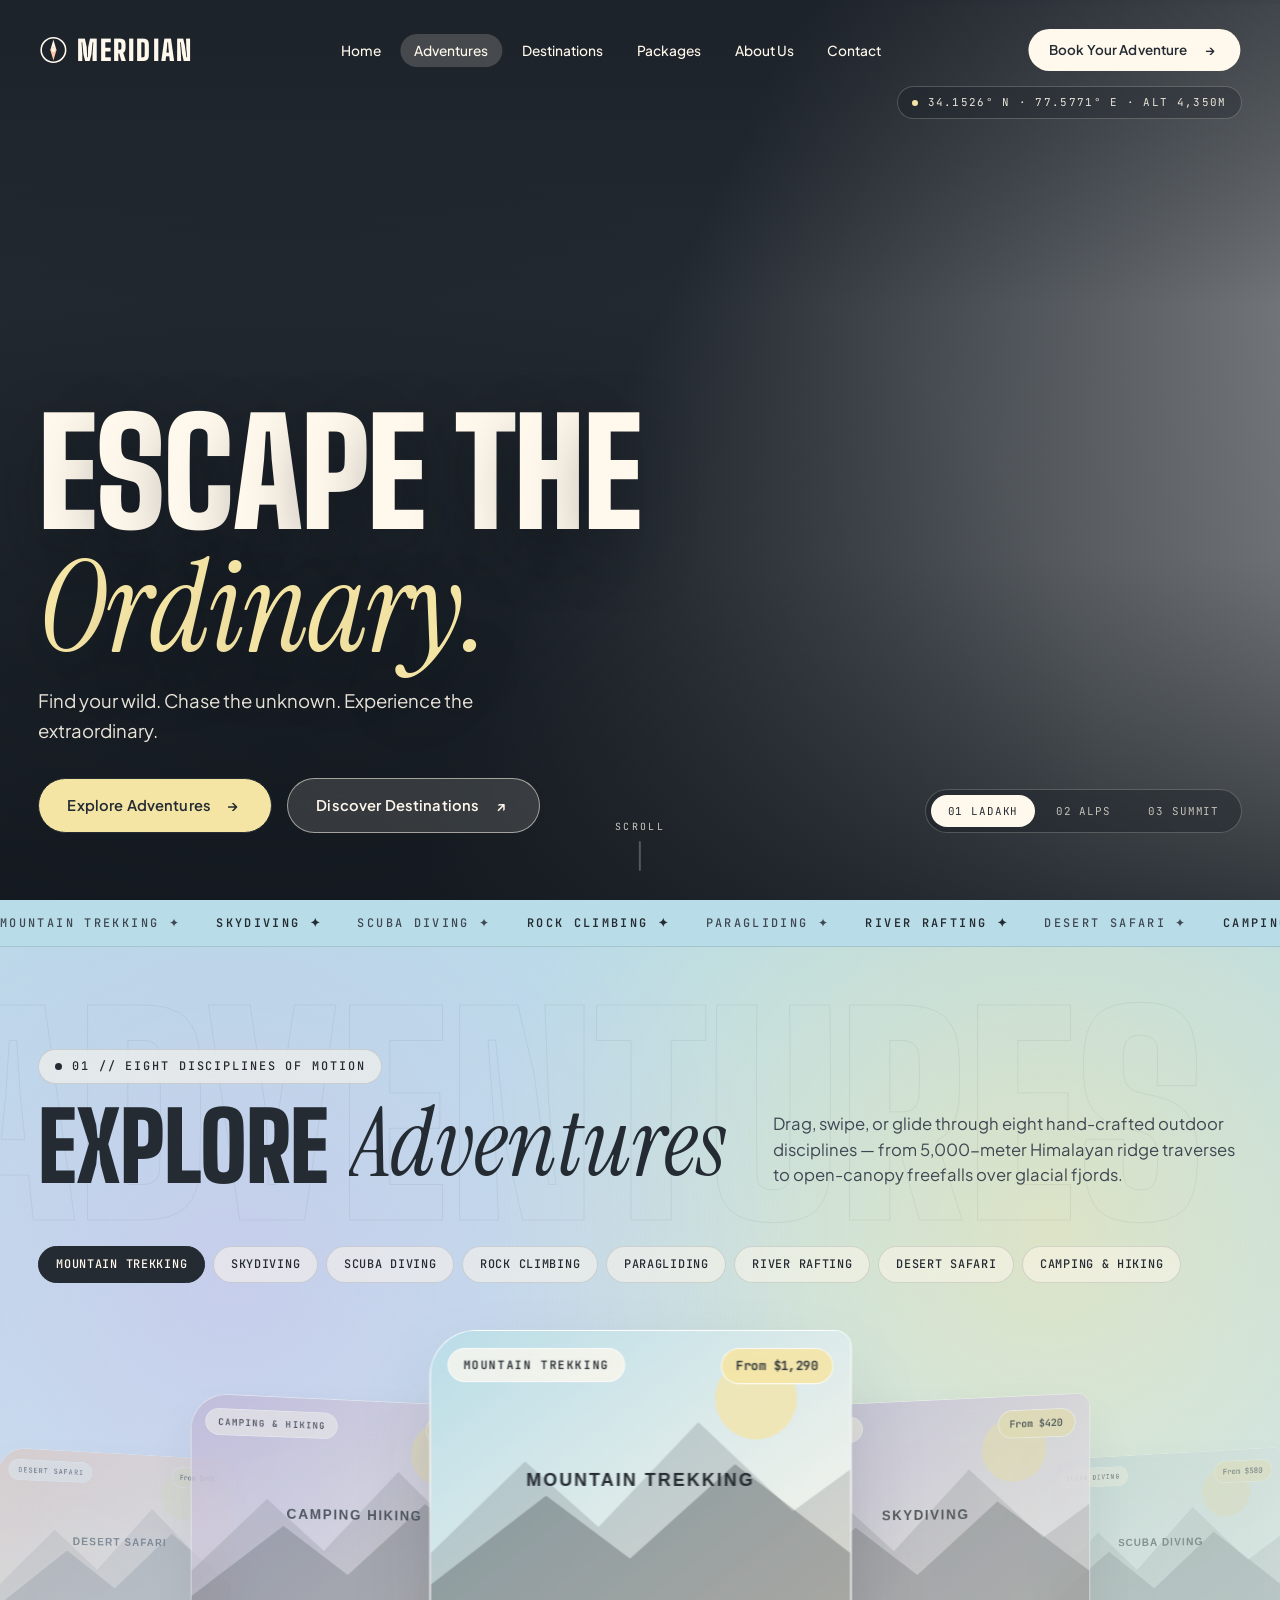
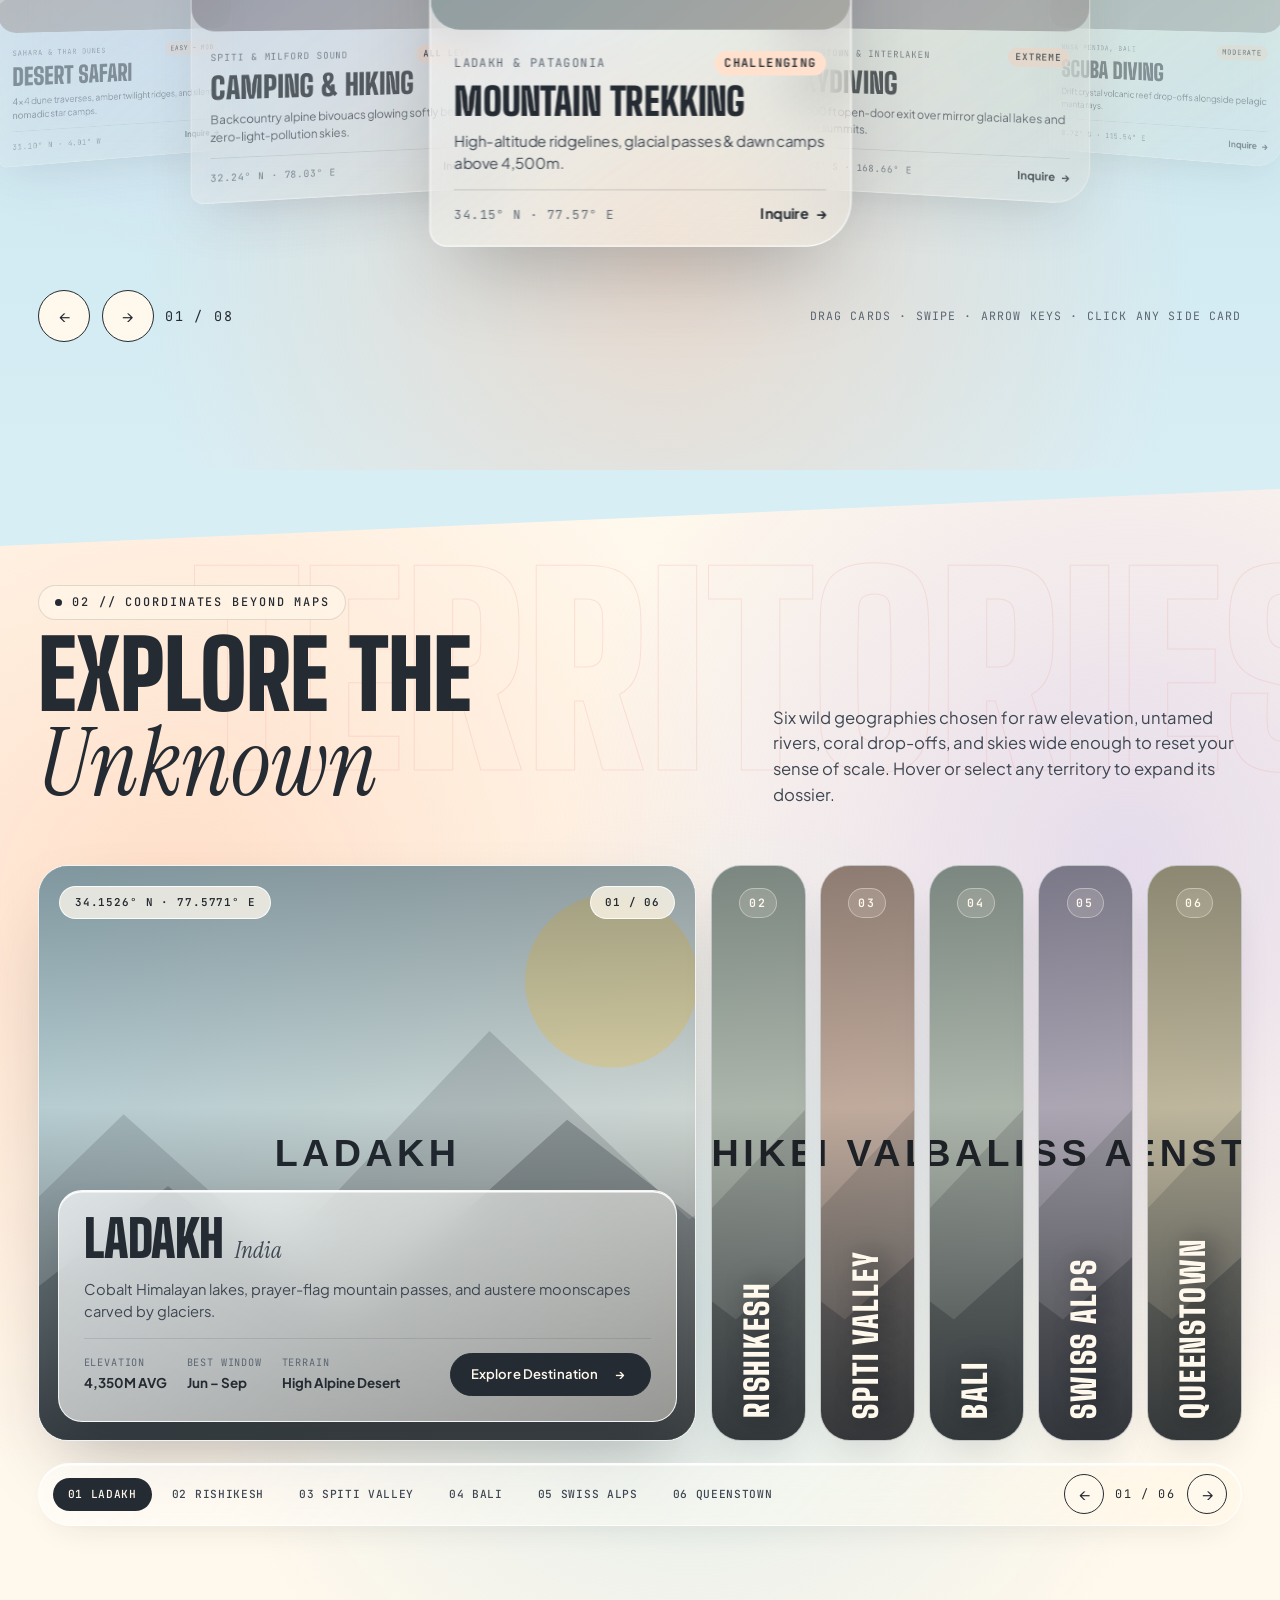
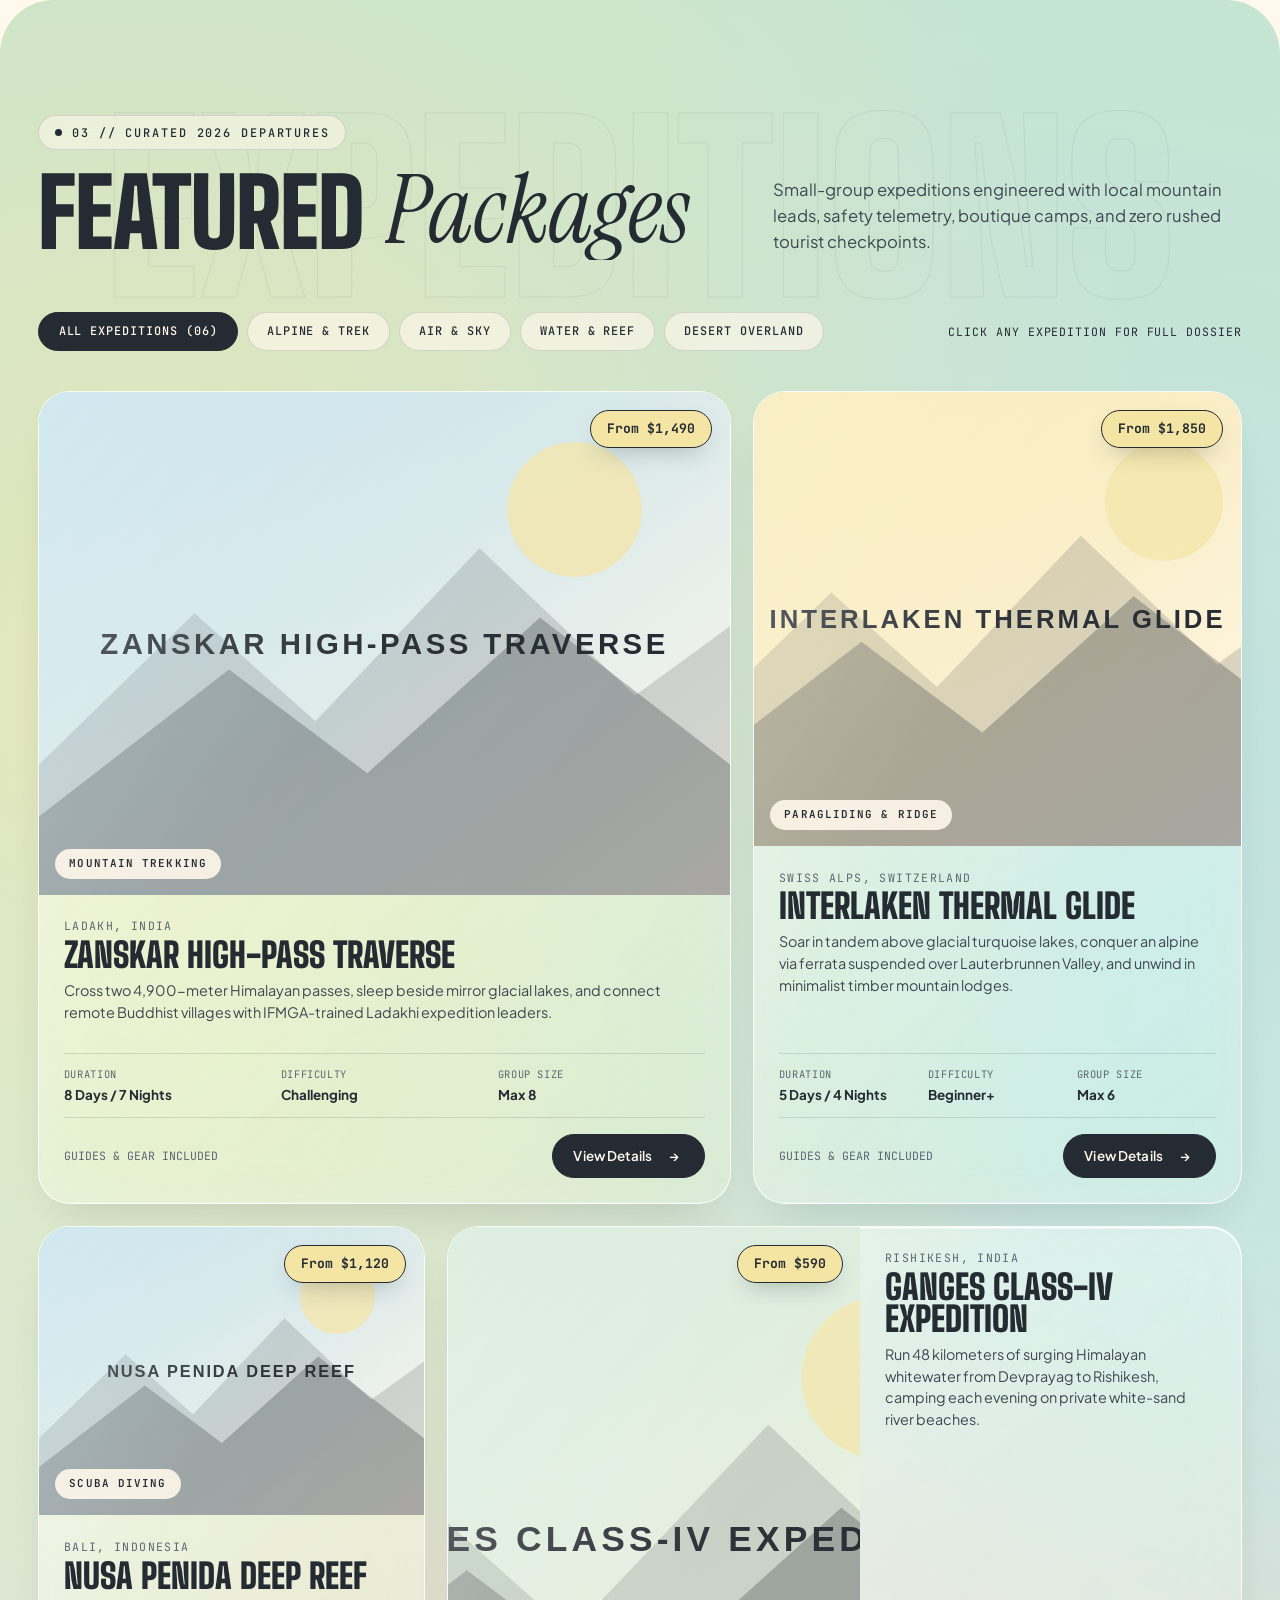
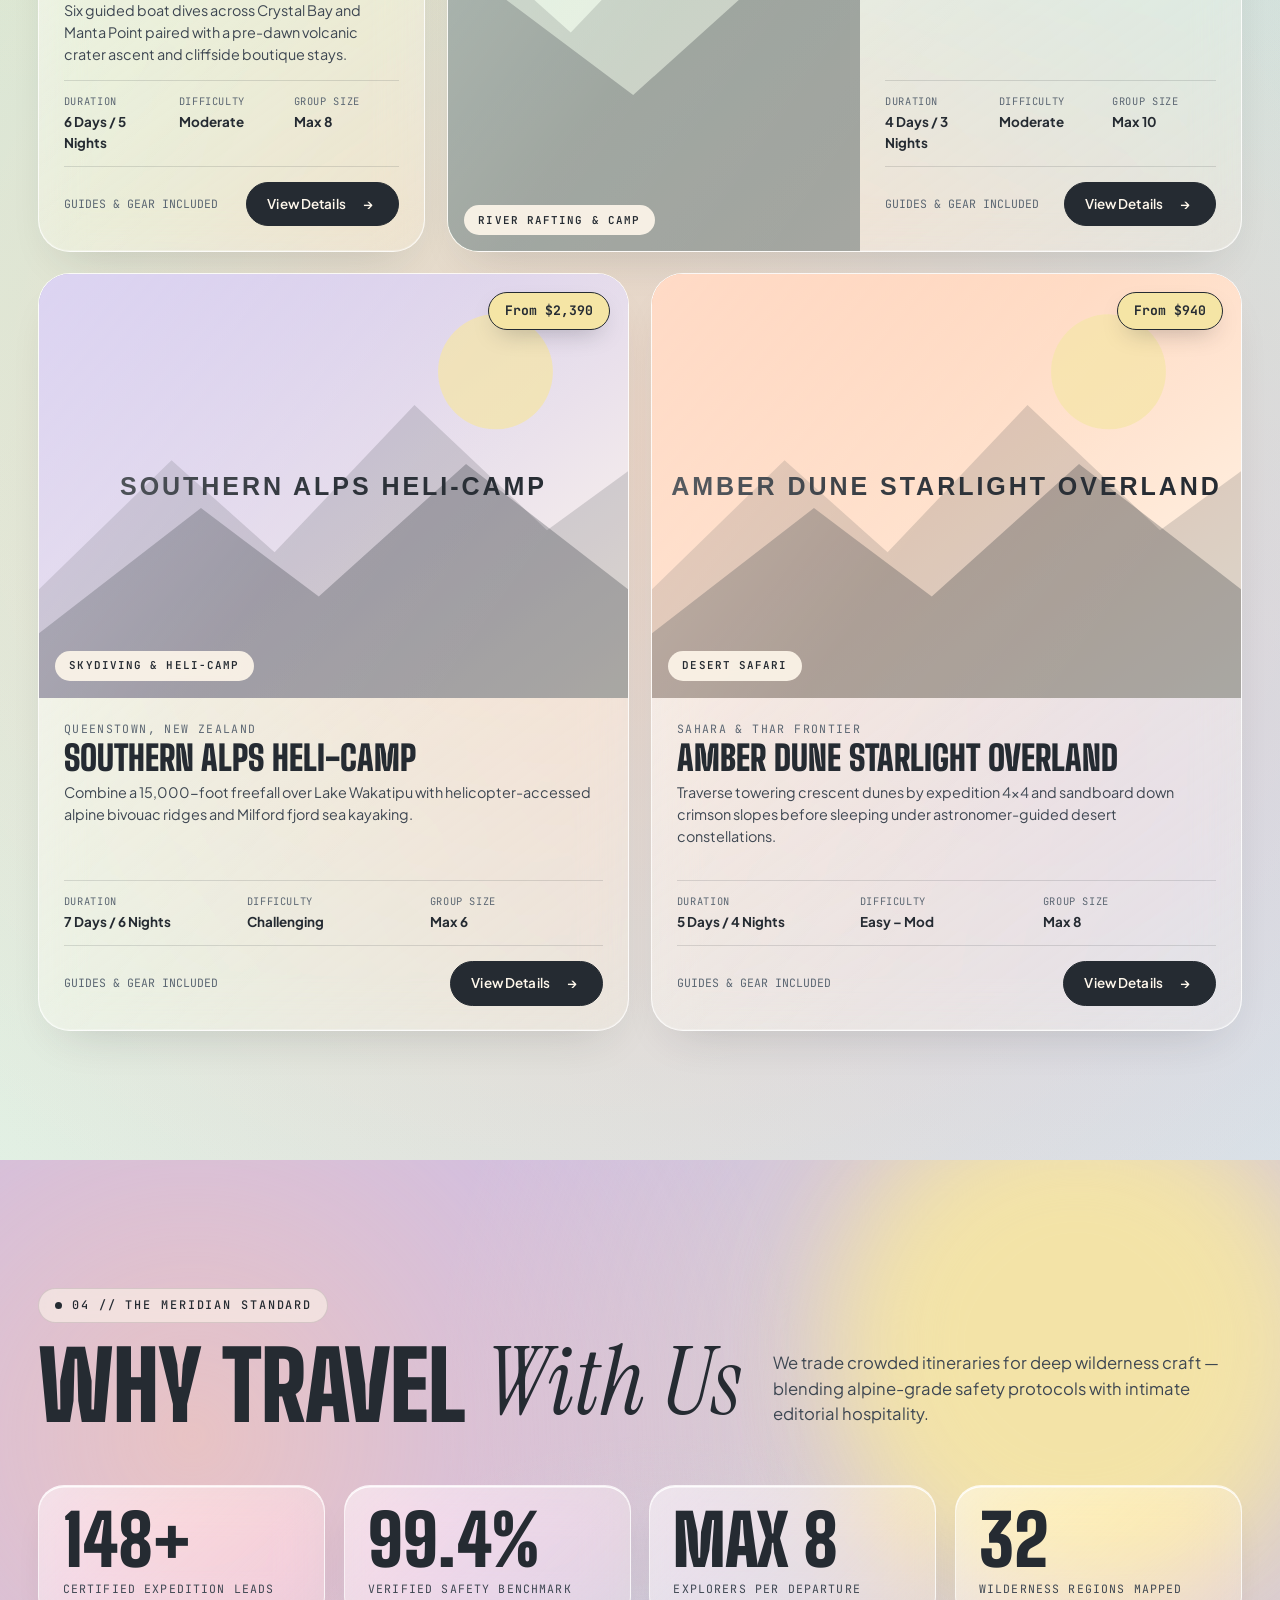
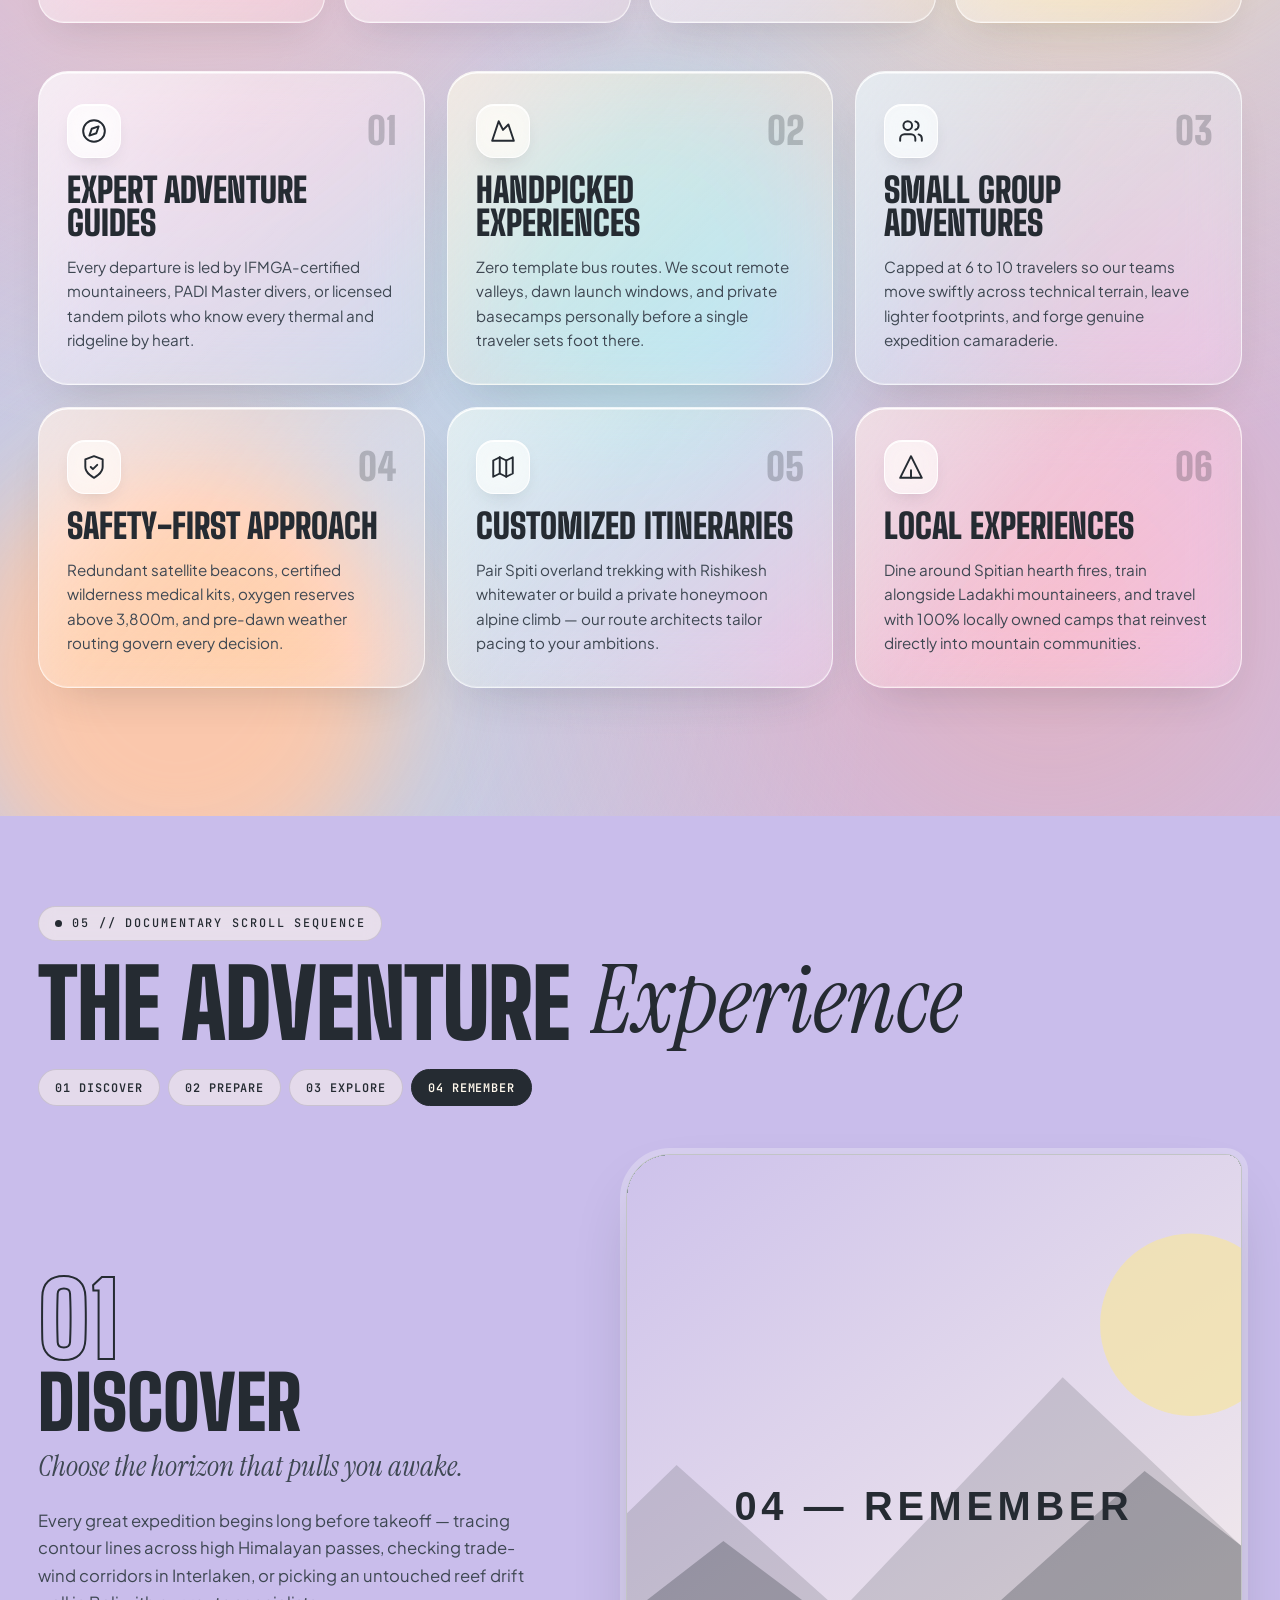
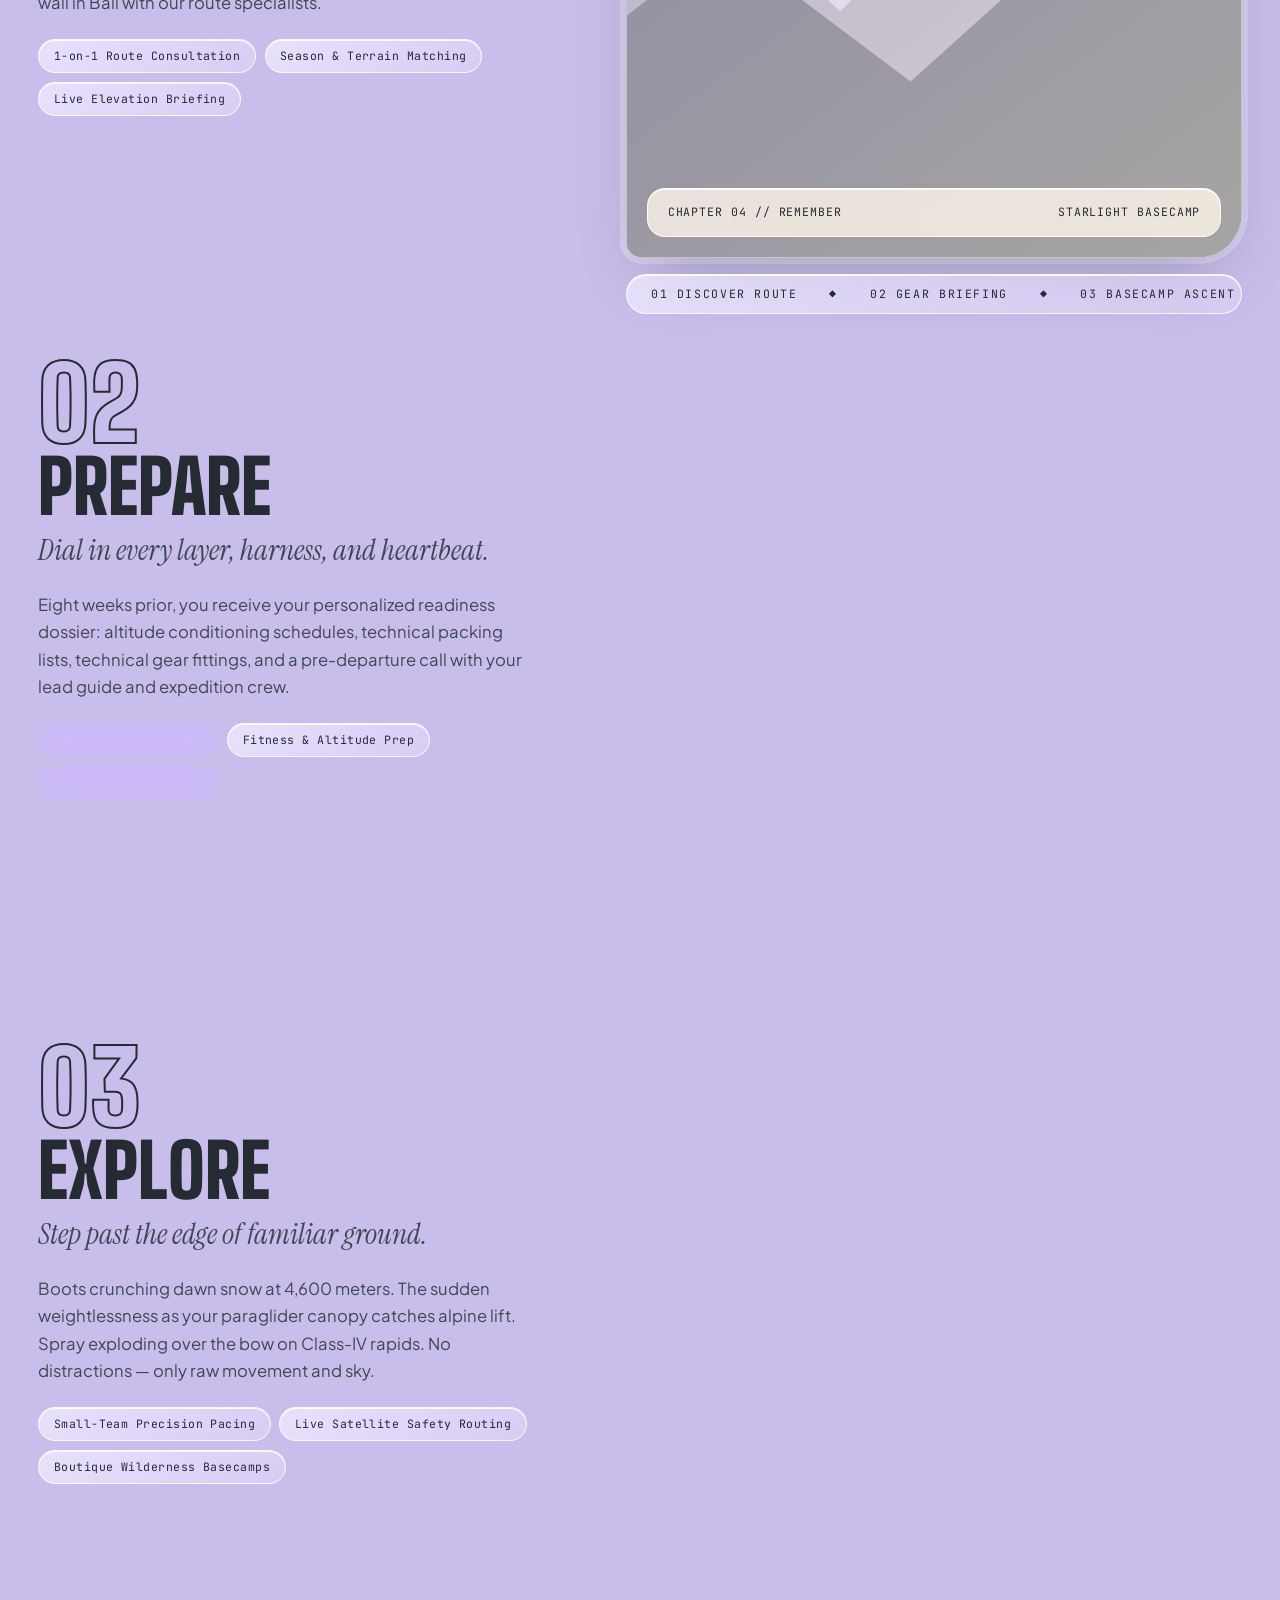
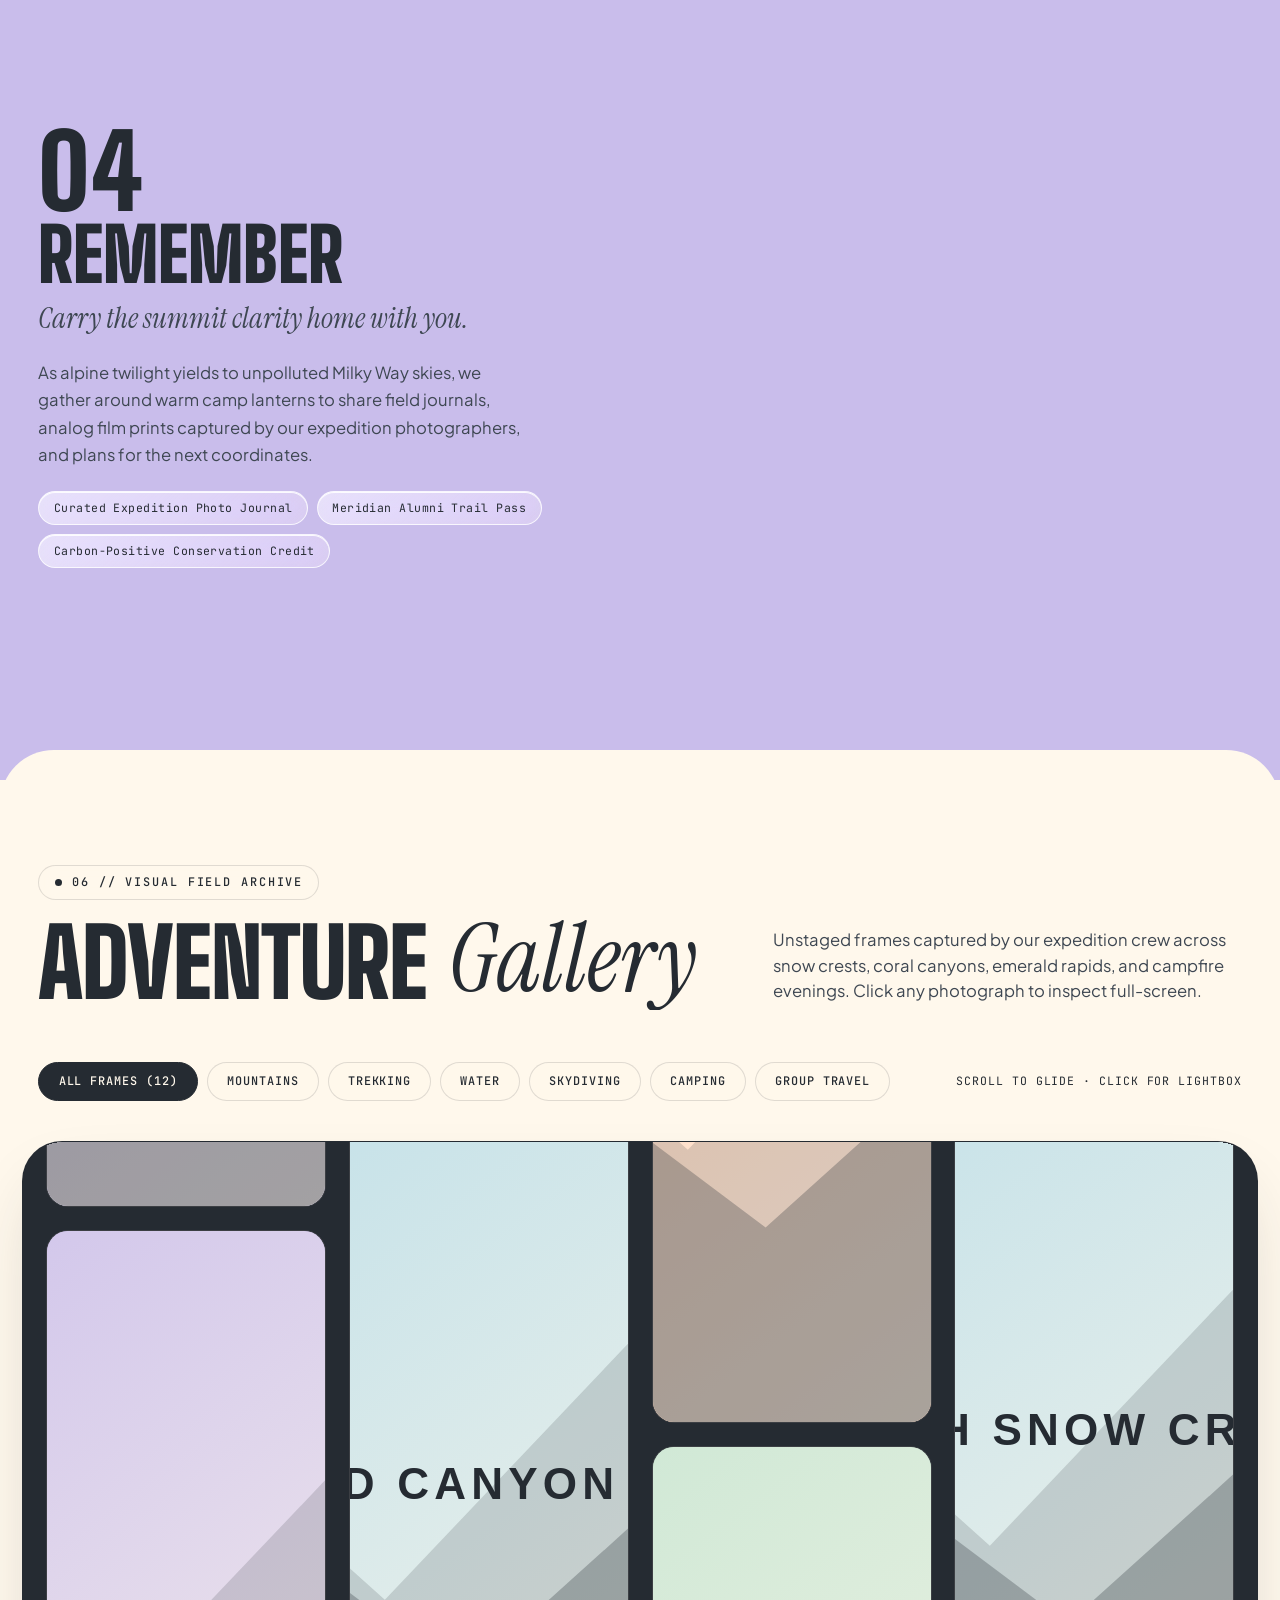
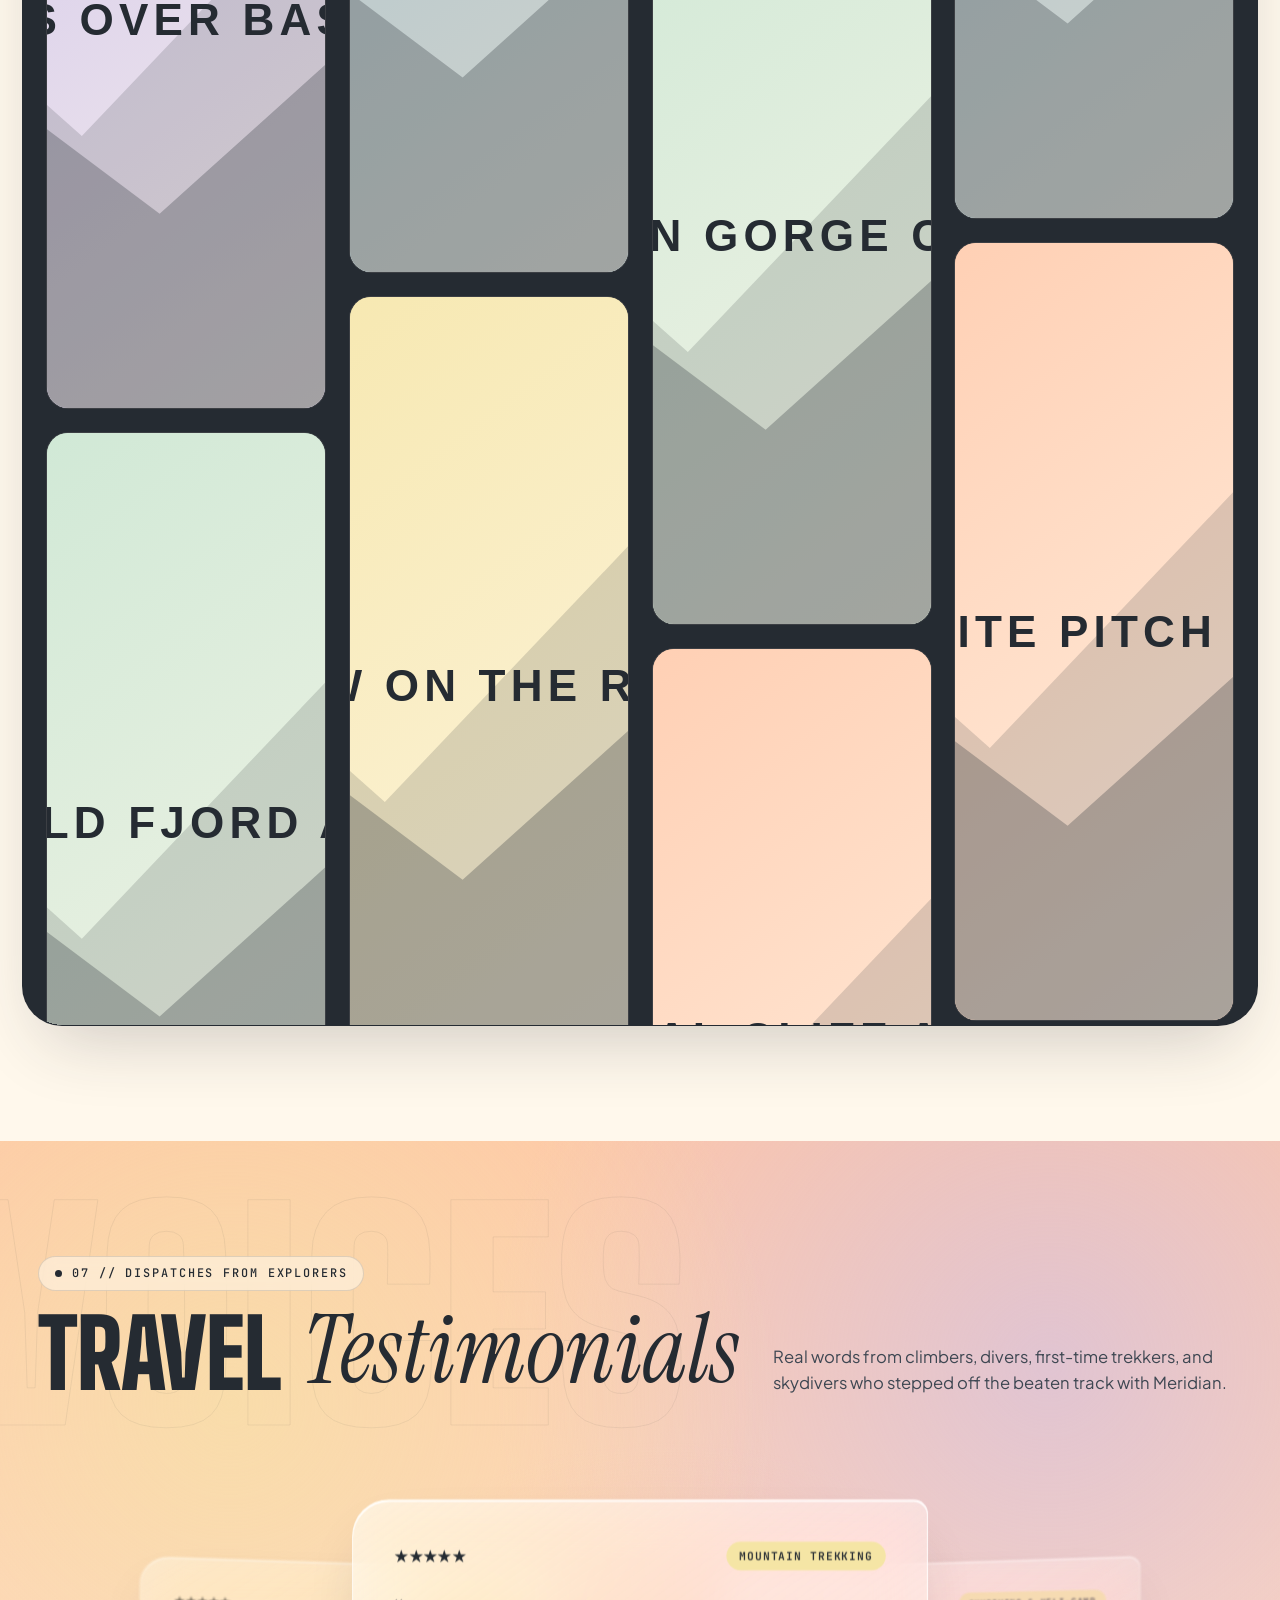
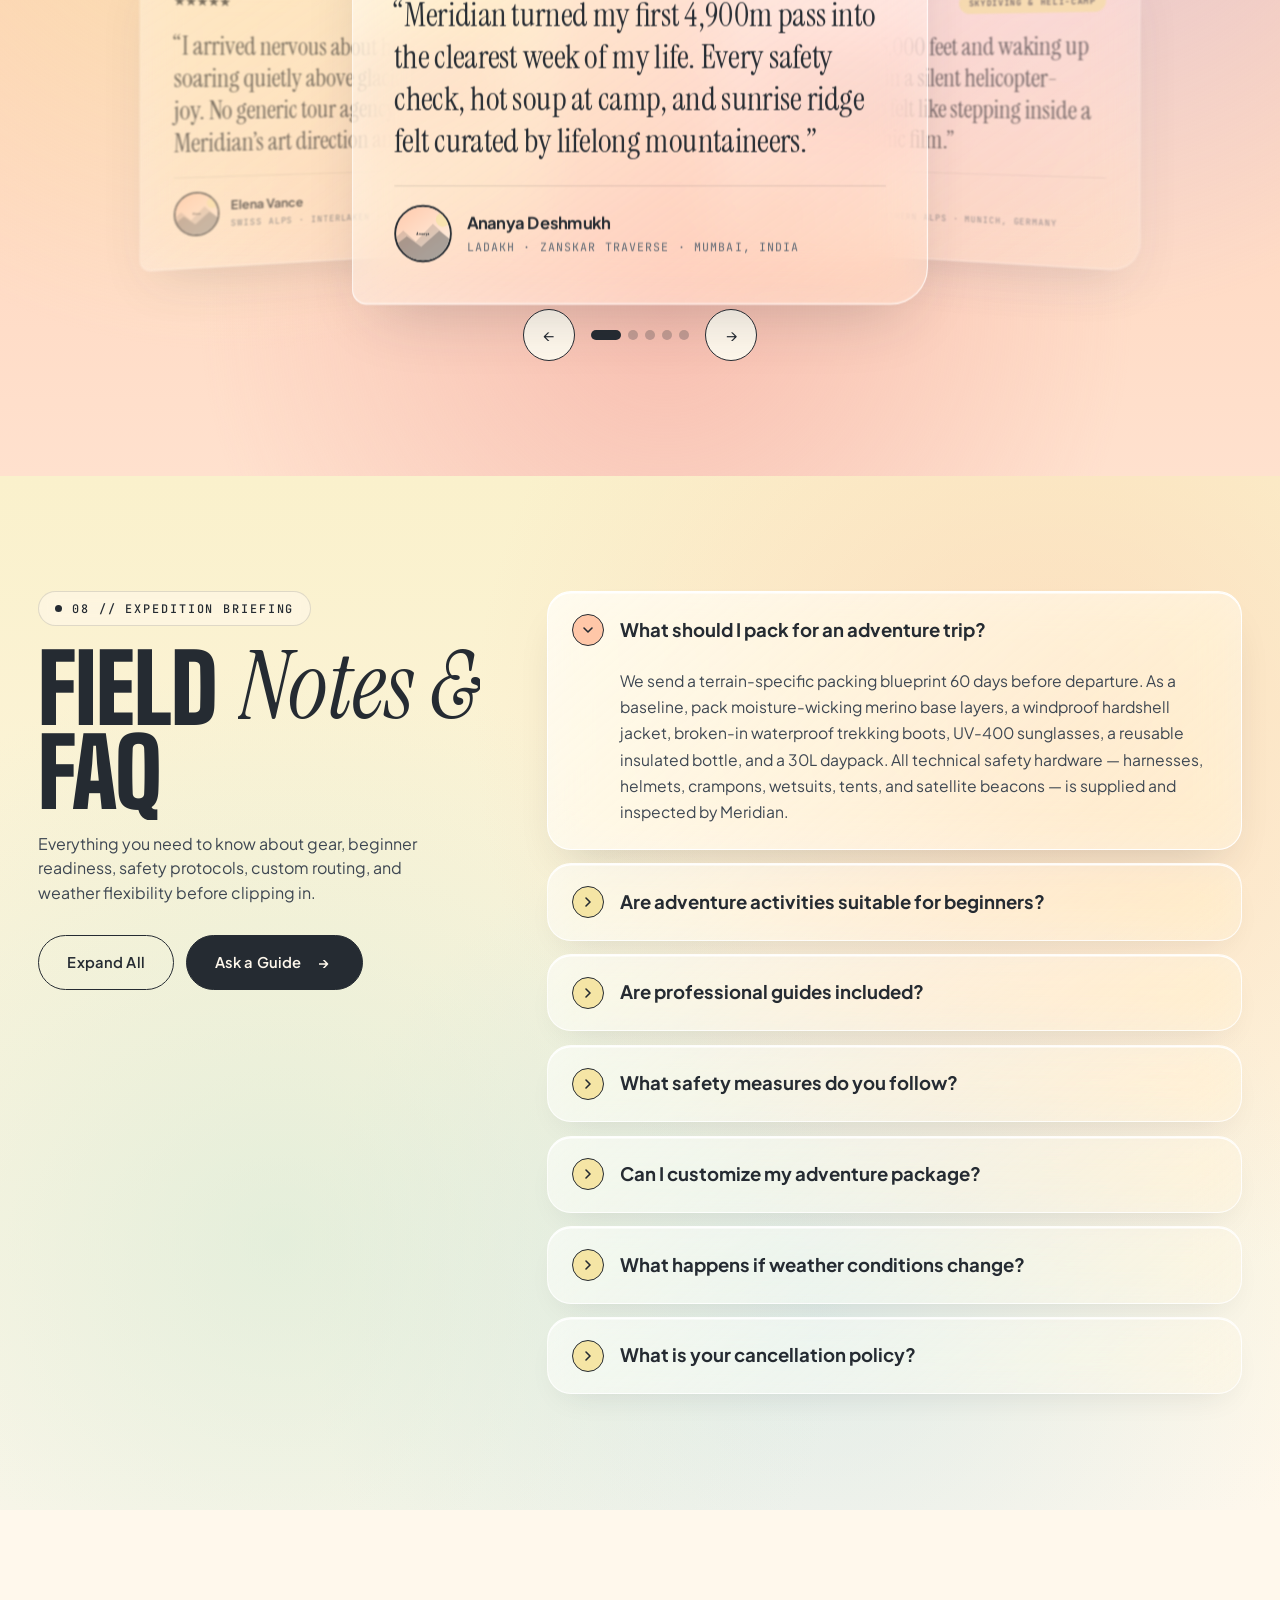
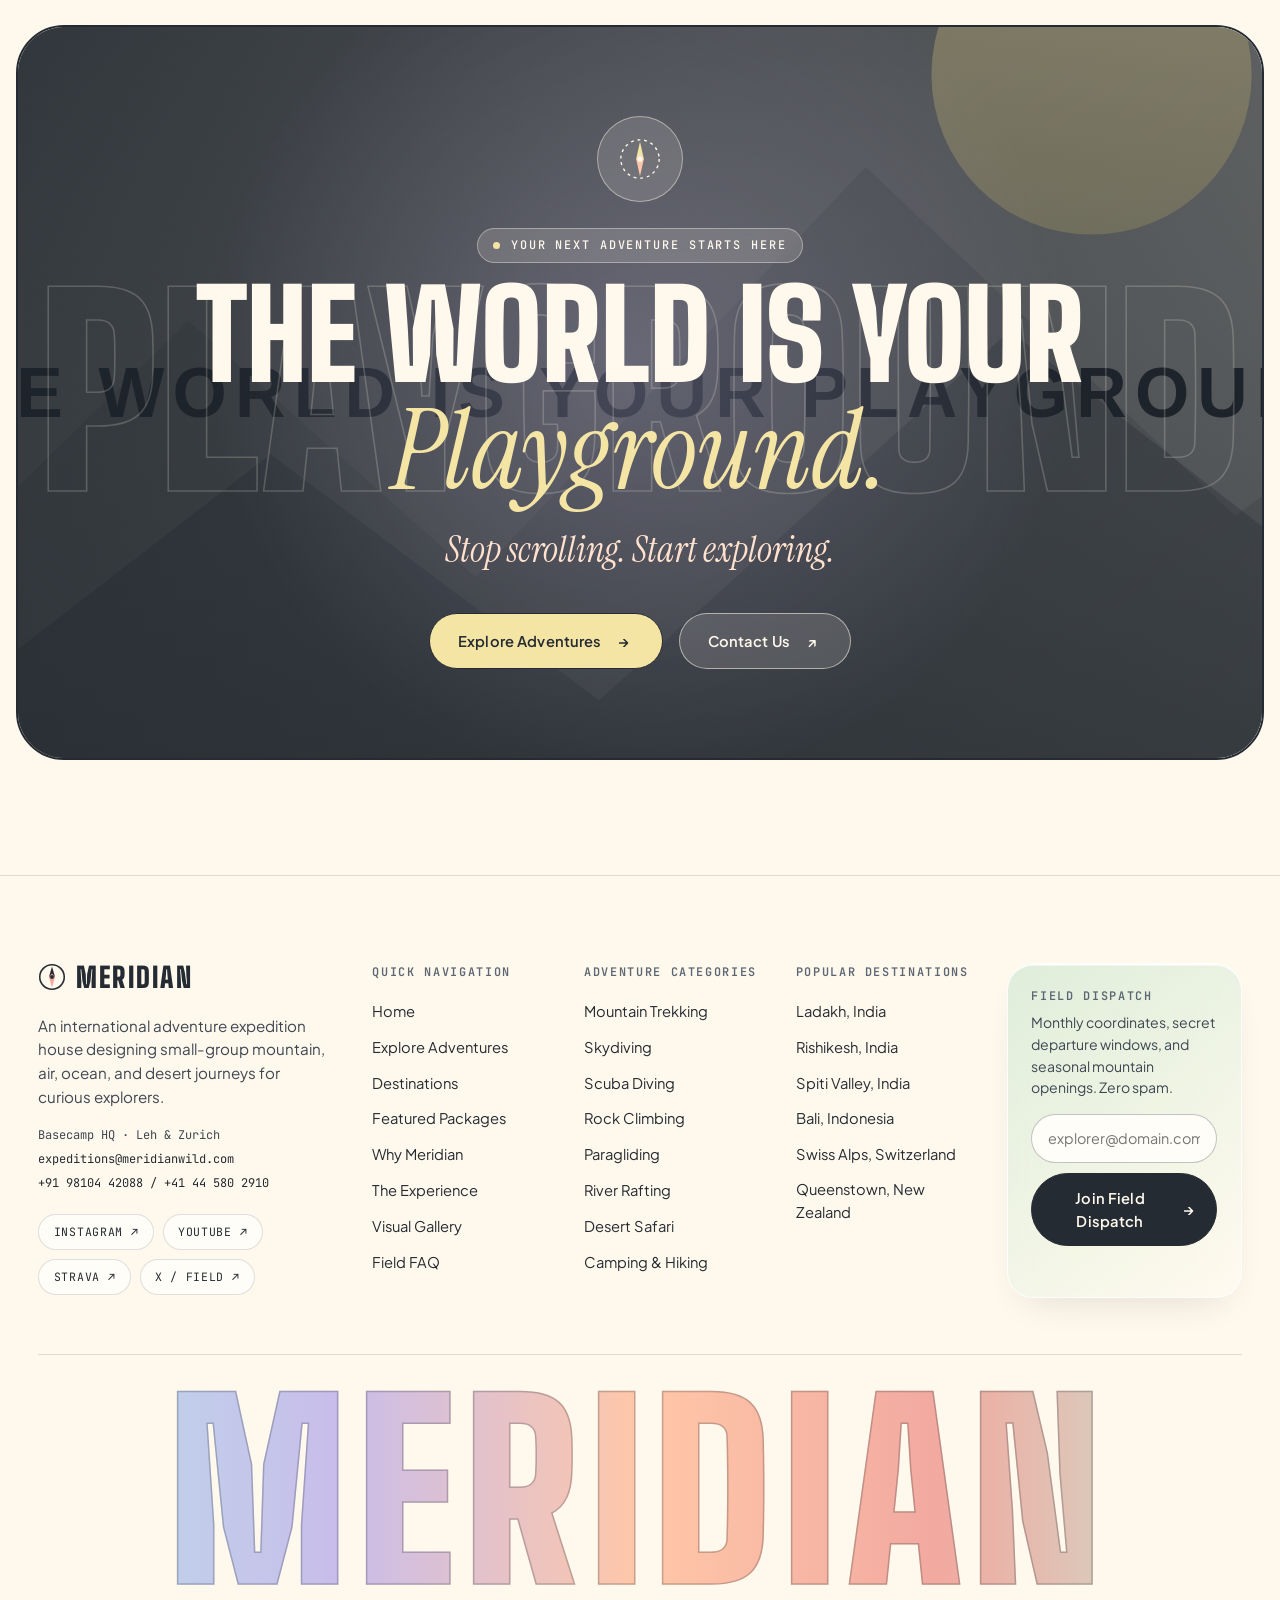
==== commit 3918bab5: "Optimize mobile and tablet footer across all pages" ====
--- a/index.html
+++ b/index.html
@@ -131,6 +131,19 @@
       outline-offset: 2px;
     }
 
+    .sr-only {
+      position: absolute;
+      width: 1px;
+      height: 1px;
+      padding: 0;
+      margin: -1px;
+      overflow: hidden;
+      clip: rect(0, 0, 0, 0);
+      clip-path: inset(50%);
+      white-space: nowrap;
+      border: 0;
+    }
+
     :focus-visible {
       outline: 2.5px solid var(--charcoal);
       outline-offset: 3px;
@@ -3171,9 +3184,14 @@
       position: relative;
       background: var(--cream);
       color: var(--charcoal);
-      padding: clamp(4.5rem, 7vw, 6.5rem) 0 2.5rem;
+      padding: 0;
       border-top: 1.5px solid var(--ink-border);
       overflow: hidden;
+      container: site-footer / inline-size;
+    }
+
+    .site-footer > .container {
+      padding-block: clamp(4.2rem, 6.8vw, 6.2rem) max(2.4rem, env(safe-area-inset-bottom, 0px));
     }
 
     .footer-top-grid {
@@ -3184,15 +3202,42 @@
       border-bottom: 1px solid var(--ink-border);
     }
 
+    .footer-brand-col {
+      display: flex;
+      flex-direction: column;
+    }
+
     .footer-manifesto {
       margin-top: 1rem;
       font-size: 0.95rem;
       color: var(--charcoal-soft);
       max-width: 22rem;
+      text-wrap: pretty;
+      overflow-wrap: break-word;
+    }
+
+    .footer-contact-meta {
+      margin-top: 1.1rem;
+      font-family: var(--font-mono);
+      font-size: 0.75rem;
+      color: var(--charcoal-soft);
+      display: grid;
+      gap: 0.34rem;
+    }
+
+    .footer-contact-meta a {
+      color: var(--charcoal);
+      overflow-wrap: anywhere;
+      transition: color 0.2s ease;
+    }
+
+    .footer-contact-meta a:hover {
+      color: #0E1217;
+      text-decoration: underline;
     }
 
     .footer-socials {
-      margin-top: 1.4rem;
+      margin-top: 1.35rem;
       display: flex;
       flex-wrap: wrap;
       gap: 0.55rem;
@@ -3201,8 +3246,10 @@
     .social-pill {
       display: inline-flex;
       align-items: center;
+      justify-content: center;
       gap: 0.45rem;
       padding: 0.48rem 0.9rem;
+      min-block-size: 36px;
       border-radius: var(--radius-pill);
       border: 1px solid var(--ink-border);
       background: var(--cream-pure);
@@ -3219,6 +3266,10 @@
       transform: translateY(-2px);
     }
 
+    .footer-col-details {
+      min-inline-size: 0;
+    }
+
     .footer-col-title {
       font-family: var(--font-mono);
       font-size: 0.74rem;
@@ -3227,6 +3278,24 @@
       text-transform: uppercase;
       color: var(--charcoal-muted);
       margin-bottom: 1.05rem;
+      list-style: none;
+      display: flex;
+      align-items: center;
+      gap: 0.55rem;
+    }
+
+    .footer-col-details > summary::-webkit-details-marker {
+      display: none;
+    }
+
+    .footer-col-details > summary {
+      pointer-events: none;
+      user-select: none;
+    }
+
+    .footer-col-details > summary::before,
+    .footer-col-count {
+      display: none;
     }
 
     .footer-list {
@@ -3242,7 +3311,9 @@
       text-align: left;
       color: var(--charcoal);
       transition: transform 0.25s ease, color 0.2s ease;
-      display: inline-block;
+      display: inline-flex;
+      align-items: center;
+      min-block-size: 26px;
     }
 
     .footer-list a:hover,
@@ -3263,6 +3334,10 @@
         inset 0 1.5px 0 rgba(255, 255, 255, 0.92);
     }
 
+    .newsletter-card p {
+      text-wrap: pretty;
+    }
+
     .newsletter-form {
       margin-top: 0.9rem;
       display: flex;
@@ -3273,6 +3348,7 @@
     .newsletter-input {
       width: 100%;
       padding: 0.78rem 1rem;
+      min-block-size: 44px;
       border-radius: var(--radius-pill);
       border: 1.5px solid var(--ink-border-strong);
       background: var(--cream-pure);
@@ -3288,7 +3364,7 @@
 
     .footer-giant-wordmark {
       font-family: var(--font-display);
-      font-size: clamp(4.8rem, 18.5vw, 18rem);
+      font-size: clamp(3.15rem, 18.8vw, 18rem);
       font-weight: 900;
       letter-spacing: 0.04em;
       line-height: 0.84;
@@ -3307,10 +3383,312 @@
       flex-wrap: wrap;
       align-items: center;
       justify-content: space-between;
-      gap: 1rem;
+      gap: 0.9rem 1.25rem;
       font-family: var(--font-mono);
       font-size: 0.74rem;
       color: var(--charcoal-muted);
+    }
+
+    .footer-bottom-meta {
+      display: flex;
+      flex-wrap: wrap;
+      align-items: center;
+      gap: 0.55rem 1.25rem;
+    }
+
+    .footer-top-btn {
+      display: inline-flex;
+      align-items: center;
+      justify-content: center;
+      gap: 0.4rem;
+      padding: 0.45rem 0.95rem;
+      min-block-size: 36px;
+      border-radius: var(--radius-pill);
+      border: 1px solid var(--ink-border-strong);
+      background: rgba(255, 253, 248, 0.84);
+      color: var(--charcoal);
+      font-family: var(--font-mono);
+      font-size: 0.7rem;
+      font-weight: 600;
+      letter-spacing: 0.08em;
+      text-transform: uppercase;
+      transition: background-color 0.25s ease, transform 0.25s ease;
+    }
+
+    .footer-top-btn:hover {
+      background: var(--butter);
+      transform: translateY(-2px);
+    }
+
+    /* Container-driven Responsive Footer (Tablet & Mobile Optimization) */
+    @container site-footer (inline-size <= 67.5rem) {
+      .footer-top-grid {
+        grid-template-columns: repeat(3, minmax(0, 1fr));
+        gap: 2rem 1.5rem;
+      }
+
+      .footer-brand-col {
+        grid-column: 1 / -1;
+        display: grid;
+        grid-template-columns: minmax(0, 1.15fr) minmax(0, 1fr);
+        gap: 1.25rem 2rem;
+        align-items: start;
+        padding-bottom: 1.4rem;
+        border-bottom: 1px solid var(--ink-border);
+      }
+
+      .footer-brand-meta {
+        display: flex;
+        flex-direction: column;
+      }
+
+      .footer-contact-meta {
+        margin-top: 0;
+      }
+
+      .footer-newsletter-col {
+        grid-column: 1 / -1;
+      }
+
+      .newsletter-card {
+        display: grid;
+        grid-template-columns: minmax(0, 1fr) minmax(0, 1.25fr);
+        gap: 1.25rem;
+        align-items: center;
+      }
+
+      .newsletter-form {
+        margin-top: 0;
+      }
+    }
+
+    @container site-footer (inline-size <= 48rem) {
+      .container {
+        padding-block: 2.75rem max(1.75rem, env(safe-area-inset-bottom, 0px));
+      }
+
+      .footer-top-grid {
+        grid-template-columns: 1fr;
+        gap: 0.65rem;
+        padding-bottom: 1.75rem;
+      }
+
+      .footer-brand-col {
+        order: 1;
+        display: flex;
+        flex-direction: column;
+        gap: 0;
+        padding-bottom: 0;
+        border-bottom: none;
+        margin-bottom: 0.7rem;
+      }
+
+      .footer-manifesto {
+        margin-top: 0.7rem;
+        font-size: 0.9rem;
+        max-width: 100%;
+      }
+
+      .footer-contact-meta {
+        margin-top: 0.95rem;
+        display: flex;
+        flex-wrap: wrap;
+        gap: 0.45rem;
+        font-size: 0.72rem;
+      }
+
+      .footer-contact-chip {
+        display: inline-flex;
+        align-items: center;
+        gap: 0.35rem;
+        padding: 0.42rem 0.8rem;
+        min-block-size: 40px;
+        border-radius: var(--radius-pill);
+        background: rgba(255, 255, 255, 0.7);
+        border: 1px solid var(--ink-border);
+      }
+
+      .footer-socials {
+        margin-top: 0.9rem;
+        display: grid;
+        grid-template-columns: repeat(2, minmax(0, 1fr));
+        gap: 0.5rem;
+      }
+
+      .social-pill {
+        width: 100%;
+        min-block-size: 44px;
+        padding: 0.55rem 0.85rem;
+      }
+
+      .footer-newsletter-col {
+        order: 2;
+        margin-bottom: 0.7rem;
+      }
+
+      .newsletter-card {
+        display: block;
+        padding: 1.2rem;
+        border-radius: 22px;
+      }
+
+      .newsletter-form {
+        margin-top: 0.85rem;
+        gap: 0.6rem;
+      }
+
+      .newsletter-input {
+        font-size: 1rem;
+        min-block-size: 46px;
+        padding: 0.72rem 1rem;
+      }
+
+      .newsletter-form .btn {
+        min-block-size: 46px;
+      }
+
+      .footer-col-details {
+        order: 3;
+        border-radius: 18px;
+        background: linear-gradient(145deg, rgba(255, 255, 255, 0.74) 0%, rgba(255, 248, 236, 0.42) 100%);
+        border: 1px solid rgba(37, 43, 50, 0.12);
+        box-shadow: 0 10px 26px -18px rgba(37, 43, 50, 0.18), inset 0 1px 0 rgba(255, 255, 255, 0.9);
+        overflow: hidden;
+      }
+
+      .footer-col-details[open] {
+        border-color: rgba(37, 43, 50, 0.22);
+        background: linear-gradient(145deg, rgba(255, 255, 255, 0.86) 0%, rgba(255, 248, 236, 0.56) 100%);
+      }
+
+      .footer-col-details > summary {
+        pointer-events: auto;
+        cursor: pointer;
+        margin-bottom: 0;
+        padding: 0.85rem 1.05rem;
+        min-block-size: 50px;
+        color: var(--charcoal);
+        font-size: 0.76rem;
+      }
+
+      .footer-col-details > summary::before {
+        content: "";
+        display: inline-block;
+        inline-size: 24px;
+        block-size: 24px;
+        flex-shrink: 0;
+        border-radius: 50%;
+        background-color: var(--butter);
+        border: 1.25px solid var(--charcoal);
+        background-image: url("data:image/svg+xml,%3Csvg xmlns='http://www.w3.org/2000/svg' viewBox='0 0 24 24' fill='none' stroke='%23252B32' stroke-width='2.4' stroke-linecap='round' stroke-linejoin='round'%3E%3Cpolyline points='6 9 12 15 18 9'/%3E%3C/svg%3E");
+        background-repeat: no-repeat;
+        background-position: center;
+        background-size: 13px 13px;
+        rotate: -90deg;
+      }
+
+      .footer-col-details[open] > summary::before {
+        rotate: 0deg;
+        background-color: var(--peach);
+      }
+
+      .footer-col-count {
+        display: inline-flex;
+        margin-inline-start: auto;
+        padding: 0.16rem 0.52rem;
+        border-radius: var(--radius-pill);
+        background: rgba(37, 43, 50, 0.07);
+        color: var(--charcoal-muted);
+        font-size: 0.66rem;
+        letter-spacing: 0.06em;
+      }
+
+      .footer-col-details::details-content {
+        interpolate-size: allow-keywords;
+        overflow: clip;
+        contain: layout;
+      }
+
+      .footer-col-details:not([open])::details-content {
+        block-size: 0;
+      }
+
+      .footer-list {
+        display: grid;
+        grid-template-columns: repeat(2, minmax(0, 1fr));
+        gap: 0.15rem 0.65rem;
+        padding: 0.1rem 1.05rem 0.9rem;
+        border-top: 1px solid rgba(37, 43, 50, 0.08);
+        font-size: 0.88rem;
+      }
+
+      .footer-list a,
+      .footer-list button {
+        width: 100%;
+        min-block-size: 44px;
+        padding: 0.35rem 0.2rem;
+      }
+
+      .footer-list a:hover,
+      .footer-list button:hover {
+        transform: none;
+      }
+
+      .footer-giant-wordmark {
+        font-size: clamp(3.15rem, 19.6vw, 6.4rem);
+        letter-spacing: 0.03em;
+        margin: 1.45rem 0 1rem;
+        -webkit-text-stroke: 1px rgba(37, 43, 50, 0.22);
+      }
+
+      .footer-bottom {
+        flex-direction: column;
+        align-items: center;
+        text-align: center;
+        gap: 0.75rem;
+        font-size: 0.68rem;
+        line-height: 1.5;
+      }
+
+      .footer-bottom-meta {
+        flex-direction: column;
+        gap: 0.3rem;
+      }
+
+      .footer-top-btn {
+        min-block-size: 44px;
+        padding: 0.55rem 1.25rem;
+      }
+    }
+
+    @container site-footer (inline-size <= 22rem) {
+      .footer-list,
+      .footer-socials {
+        grid-template-columns: 1fr;
+      }
+    }
+
+    @media (prefers-reduced-motion: no-preference) {
+      .footer-col-details > summary::before {
+        transition: rotate 0.28s var(--ease-out-expo), background-color 0.22s ease;
+      }
+
+      .footer-col-details::details-content {
+        transition: block-size, content-visibility, display;
+        transition-duration: 0.32s;
+        transition-timing-function: var(--ease-out-expo);
+        transition-behavior: allow-discrete;
+      }
+    }
+
+    @media (pointer: coarse) {
+      .footer-list a,
+      .footer-list button,
+      .social-pill,
+      .footer-top-btn,
+      .footer-contact-chip {
+        min-block-size: 44px;
+      }
     }
 
     /* =========================================================================
@@ -3650,9 +4028,6 @@
       .why-grid {
         grid-template-columns: repeat(2, minmax(0, 1fr));
       }
-      .footer-top-grid {
-        grid-template-columns: repeat(2, minmax(0, 1fr));
-      }
     }
 
     @media (max-width: 860px) {
@@ -3723,8 +4098,7 @@
       .pkg-card[data-bento="half-b"] {
         grid-column: span 12;
       }
-      .why-grid,
-      .footer-top-grid {
+      .why-grid {
         grid-template-columns: 1fr;
       }
       .faq-answer {
@@ -4543,36 +4917,40 @@
   <footer class="site-footer">
     <div class="container">
       <div class="footer-top-grid">
-        <div>
-          <a href="#home" class="brand-logo" aria-label="Meridian Home">
-            <span class="brand-mark" aria-hidden="true">
-              <svg viewBox="0 0 32 32" width="28" height="28" fill="none">
-                <circle cx="16" cy="16" r="14" stroke="currentColor" stroke-width="1.8" />
-                <polygon points="16,4 19.5,16 16,20 12.5,16" fill="currentColor" />
-                <polygon points="16,28 19.5,16 16,12 12.5,16" fill="#F2A9A0" />
-                <circle cx="16" cy="16" r="2.2" fill="currentColor" />
-              </svg>
-            </span>
-            <span>MERIDIAN</span>
-          </a>
-          <p class="footer-manifesto">
-            An international adventure expedition house designing small-group mountain, air, ocean, and desert journeys for curious explorers.
-          </p>
-          <div style="margin-top: 1.1rem; font-family: var(--font-mono); font-size: 0.76rem; color: var(--charcoal-soft); display: grid; gap: 0.3rem;">
-            <span>Basecamp HQ · 42 Alpine Crest, Leh &amp; Zurich</span>
-            <span>Desk · expeditions@meridianwild.com</span>
-            <span>Sat-Line · +91 98104 42088 / +41 44 580 2910</span>
+        <div class="footer-brand-col">
+          <div>
+            <a href="#home" class="brand-logo" aria-label="Meridian Home">
+              <span class="brand-mark" aria-hidden="true">
+                <svg viewBox="0 0 32 32" width="28" height="28" fill="none">
+                  <circle cx="16" cy="16" r="14" stroke="currentColor" stroke-width="1.8" />
+                  <polygon points="16,4 19.5,16 16,20 12.5,16" fill="currentColor" />
+                  <polygon points="16,28 19.5,16 16,12 12.5,16" fill="#F2A9A0" />
+                  <circle cx="16" cy="16" r="2.2" fill="currentColor" />
+                </svg>
+              </span>
+              <span>MERIDIAN</span>
+            </a>
+            <p class="footer-manifesto">
+              An international adventure expedition house designing small-group mountain, air, ocean, and desert journeys for curious explorers.
+            </p>
           </div>
-          <div class="footer-socials">
-            <a class="social-pill" href="#gallery" aria-label="Meridian Instagram dispatch">Instagram ↗</a>
-            <a class="social-pill" href="#experience" aria-label="Meridian YouTube films">YouTube ↗</a>
-            <a class="social-pill" href="#adventures" aria-label="Meridian Strava club">Strava ↗</a>
-            <a class="social-pill" href="#destinations" aria-label="Meridian X updates">X / Field ↗</a>
+          <div class="footer-brand-meta">
+            <div class="footer-contact-meta">
+              <span class="footer-contact-chip">Basecamp HQ · Leh &amp; Zurich</span>
+              <a class="footer-contact-chip" href="mailto:expeditions@meridianwild.com">expeditions@meridianwild.com</a>
+              <a class="footer-contact-chip" href="tel:+919810442088">+91 98104 42088 / +41 44 580 2910</a>
+            </div>
+            <div class="footer-socials">
+              <a class="social-pill" href="#gallery" aria-label="Meridian Instagram dispatch">Instagram ↗</a>
+              <a class="social-pill" href="#experience" aria-label="Meridian YouTube films">YouTube ↗</a>
+              <a class="social-pill" href="#adventures" aria-label="Meridian Strava club">Strava ↗</a>
+              <a class="social-pill" href="#destinations" aria-label="Meridian X updates">X / Field ↗</a>
+            </div>
           </div>
         </div>
 
-        <div>
-          <div class="footer-col-title">Quick Navigation</div>
+        <details class="footer-col-details" open>
+          <summary class="footer-col-title">Quick Navigation <span class="footer-col-count" aria-hidden="true">08</span></summary>
           <ul class="footer-list">
             <li><a href="#home">Home</a></li>
             <li><a href="#adventures">Explore Adventures</a></li>
@@ -4583,10 +4961,10 @@
             <li><a href="#gallery">Visual Gallery</a></li>
             <li><a href="#faq">Field FAQ</a></li>
           </ul>
-        </div>
-
-        <div>
-          <div class="footer-col-title">Adventure Categories</div>
+        </details>
+
+        <details class="footer-col-details" open>
+          <summary class="footer-col-title">Adventure Categories <span class="footer-col-count" aria-hidden="true">08</span></summary>
           <ul class="footer-list">
             <li><button type="button" data-jump-adventure="0">Mountain Trekking</button></li>
             <li><button type="button" data-jump-adventure="1">Skydiving</button></li>
@@ -4597,10 +4975,10 @@
             <li><button type="button" data-jump-adventure="6">Desert Safari</button></li>
             <li><button type="button" data-jump-adventure="7">Camping &amp; Hiking</button></li>
           </ul>
-        </div>
-
-        <div>
-          <div class="footer-col-title">Popular Destinations</div>
+        </details>
+
+        <details class="footer-col-details" open>
+          <summary class="footer-col-title">Popular Destinations <span class="footer-col-count" aria-hidden="true">06</span></summary>
           <ul class="footer-list">
             <li><button type="button" data-open-destination="0">Ladakh, India</button></li>
             <li><button type="button" data-open-destination="1">Rishikesh, India</button></li>
@@ -4609,16 +4987,18 @@
             <li><button type="button" data-open-destination="4">Swiss Alps, Switzerland</button></li>
             <li><button type="button" data-open-destination="5">Queenstown, New Zealand</button></li>
           </ul>
-        </div>
-
-        <div>
+        </details>
+
+        <div class="footer-newsletter-col">
           <div class="newsletter-card">
-            <div class="footer-col-title" style="margin-bottom: 0.4rem;">Field Dispatch</div>
-            <p style="font-size: 0.88rem; color: var(--charcoal-soft);">
-              Monthly coordinates, secret departure windows, and seasonal mountain openings. Zero spam.
-            </p>
+            <div>
+              <div class="footer-col-title" style="margin-bottom: 0.4rem;">Field Dispatch</div>
+              <p style="font-size: 0.88rem; color: var(--charcoal-soft);">
+                Monthly coordinates, secret departure windows, and seasonal mountain openings. Zero spam.
+              </p>
+            </div>
             <form class="newsletter-form" id="newsletterForm" novalidate>
-              <label for="newsletterEmail" class="skip-link">Email address</label>
+              <label for="newsletterEmail" class="sr-only">Email address</label>
               <input
                 id="newsletterEmail"
                 class="newsletter-input"
@@ -4640,8 +5020,14 @@
       <div class="footer-giant-wordmark" aria-hidden="true">MERIDIAN</div>
 
       <div class="footer-bottom">
-        <span>© 2026 MERIDIAN EXPEDITIONS LTD. ALL RIGHTS RESERVED.</span>
-        <span>LEAVE NO TRACE · CERTIFIED WILDERNESS OPERATOR</span>
+        <div class="footer-bottom-meta">
+          <span>© 2026 MERIDIAN EXPEDITIONS LTD. ALL RIGHTS RESERVED.</span>
+          <span>LEAVE NO TRACE · CERTIFIED WILDERNESS OPERATOR</span>
+        </div>
+        <button type="button" class="footer-top-btn" id="footerBackToTop" aria-label="Back to top of page">
+          <span>Back to Top</span>
+          <span aria-hidden="true">↑</span>
+        </button>
       </div>
     </div>
   </footer>
@@ -6729,7 +7115,7 @@
         syncBtnState();
       }
 
-      /* Newsletter Subscription Form */
+      /* Newsletter Subscription Form & Responsive Mobile Footer Accordions */
       function initNewsletter() {
         const form = document.getElementById('newsletterForm');
         const emailInput = document.getElementById('newsletterEmail');
@@ -6746,6 +7132,49 @@
           feedback.textContent = `Confirmed — coordinates queued for ${val}.`;
           emailInput.value = '';
           showToast('Welcome to the Meridian Field Dispatch!');
+        });
+      }
+
+      function initResponsiveFooter() {
+        const detailsList = Array.from(document.querySelectorAll('.site-footer .footer-col-details'));
+        const mq = window.matchMedia('(max-width: 768px)');
+
+        const syncFooterAccordions = (isMobile) => {
+          detailsList.forEach((details) => {
+            const summary = details.querySelector(':scope > summary');
+            if (isMobile) {
+              details.open = false;
+              summary?.removeAttribute('tabindex');
+              summary?.removeAttribute('aria-disabled');
+            } else {
+              details.open = true;
+              summary?.setAttribute('tabindex', '-1');
+              summary?.setAttribute('aria-disabled', 'true');
+            }
+          });
+        };
+
+        detailsList.forEach((details) => {
+          const summary = details.querySelector(':scope > summary');
+          summary?.addEventListener('click', (e) => {
+            if (!mq.matches) e.preventDefault();
+          });
+          details.addEventListener('toggle', () => {
+            if (window.ScrollTrigger) window.ScrollTrigger.refresh();
+            if (lenisInstance) lenisInstance.resize();
+          });
+        });
+
+        syncFooterAccordions(mq.matches);
+        if (mq.addEventListener) mq.addEventListener('change', (e) => syncFooterAccordions(e.matches));
+        else if (mq.addListener) mq.addListener((e) => syncFooterAccordions(e.matches));
+
+        document.getElementById('footerBackToTop')?.addEventListener('click', () => {
+          if (lenisInstance) {
+            lenisInstance.scrollTo(0, { duration: 1.1 });
+          } else {
+            window.scrollTo({ top: 0, behavior: prefersReducedMotion ? 'auto' : 'smooth' });
+          }
         });
       }
 
@@ -6884,6 +7313,7 @@
         initDialogsAndModals();
         initFaqAccordion();
         initNewsletter();
+        initResponsiveFooter();
         initMobileMenu();
         initCursorAndMagnetics();
         runPreloaderAndHeroReveal();
